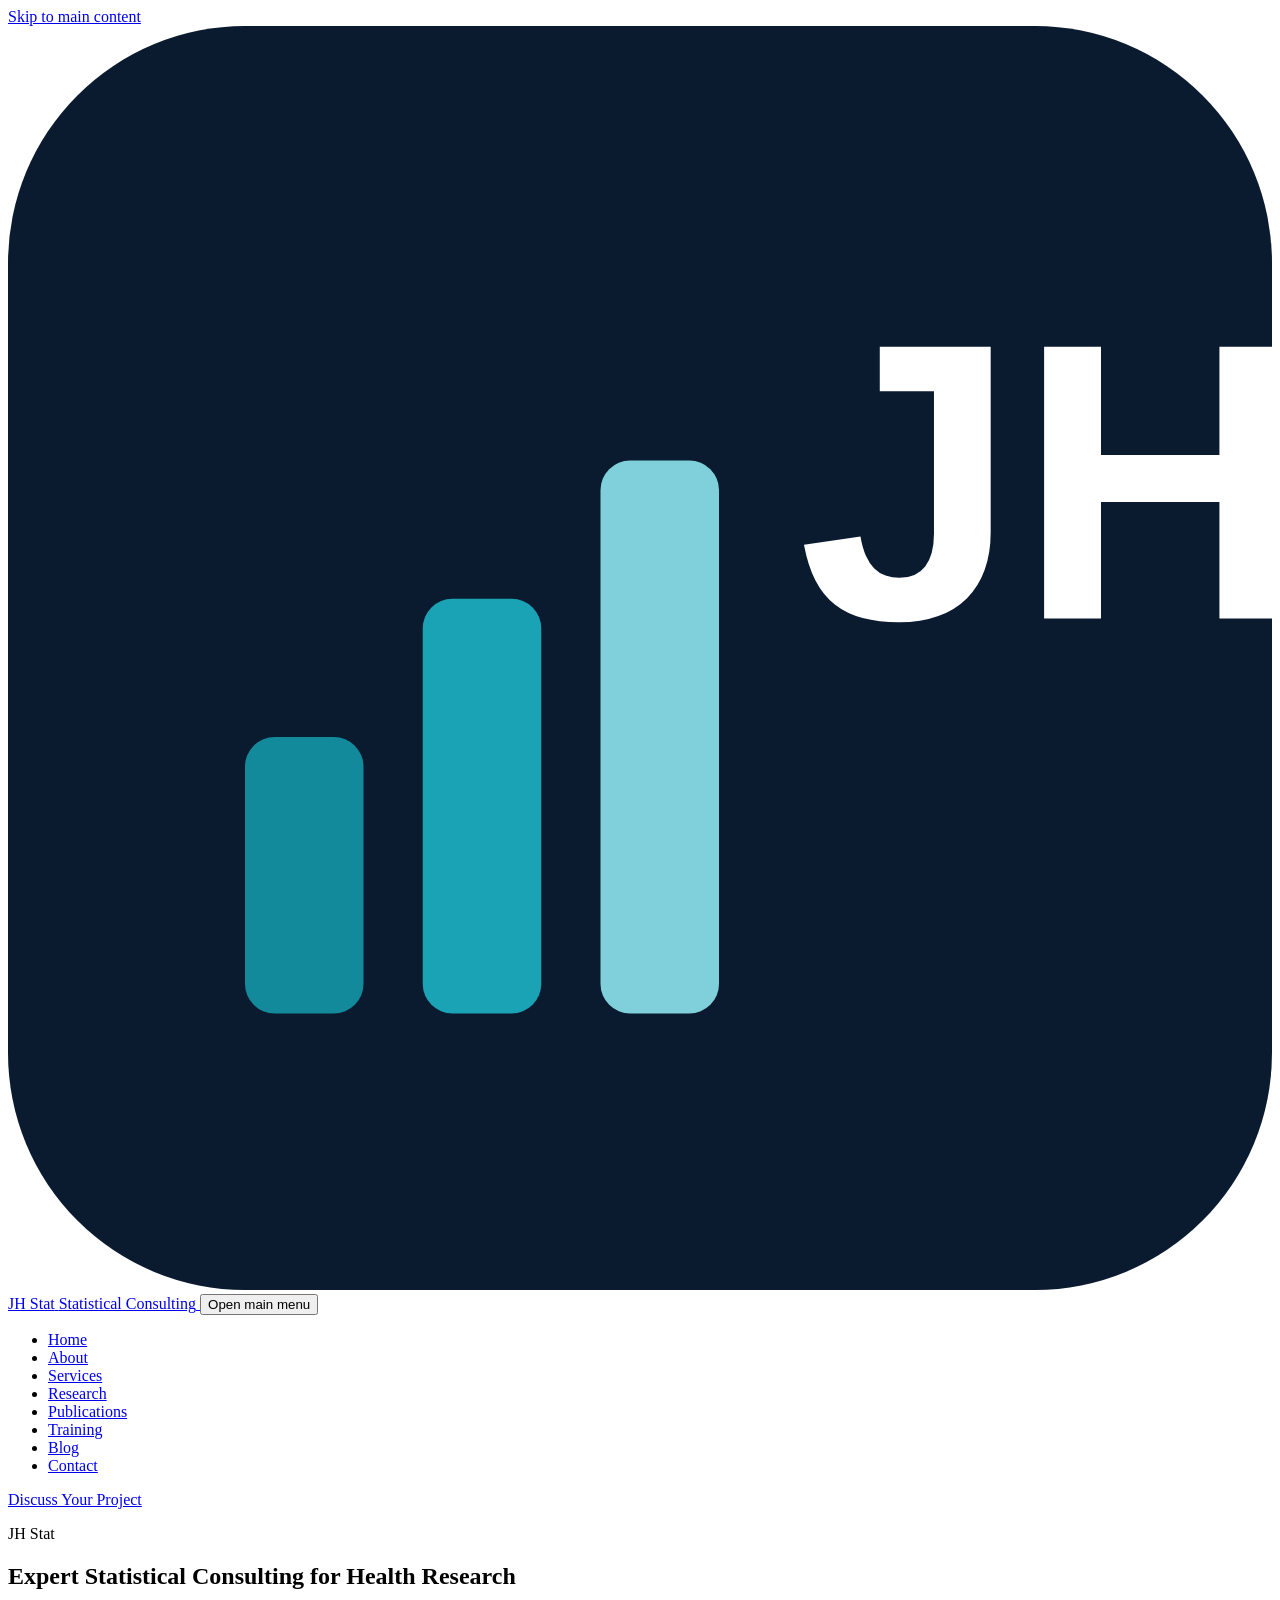
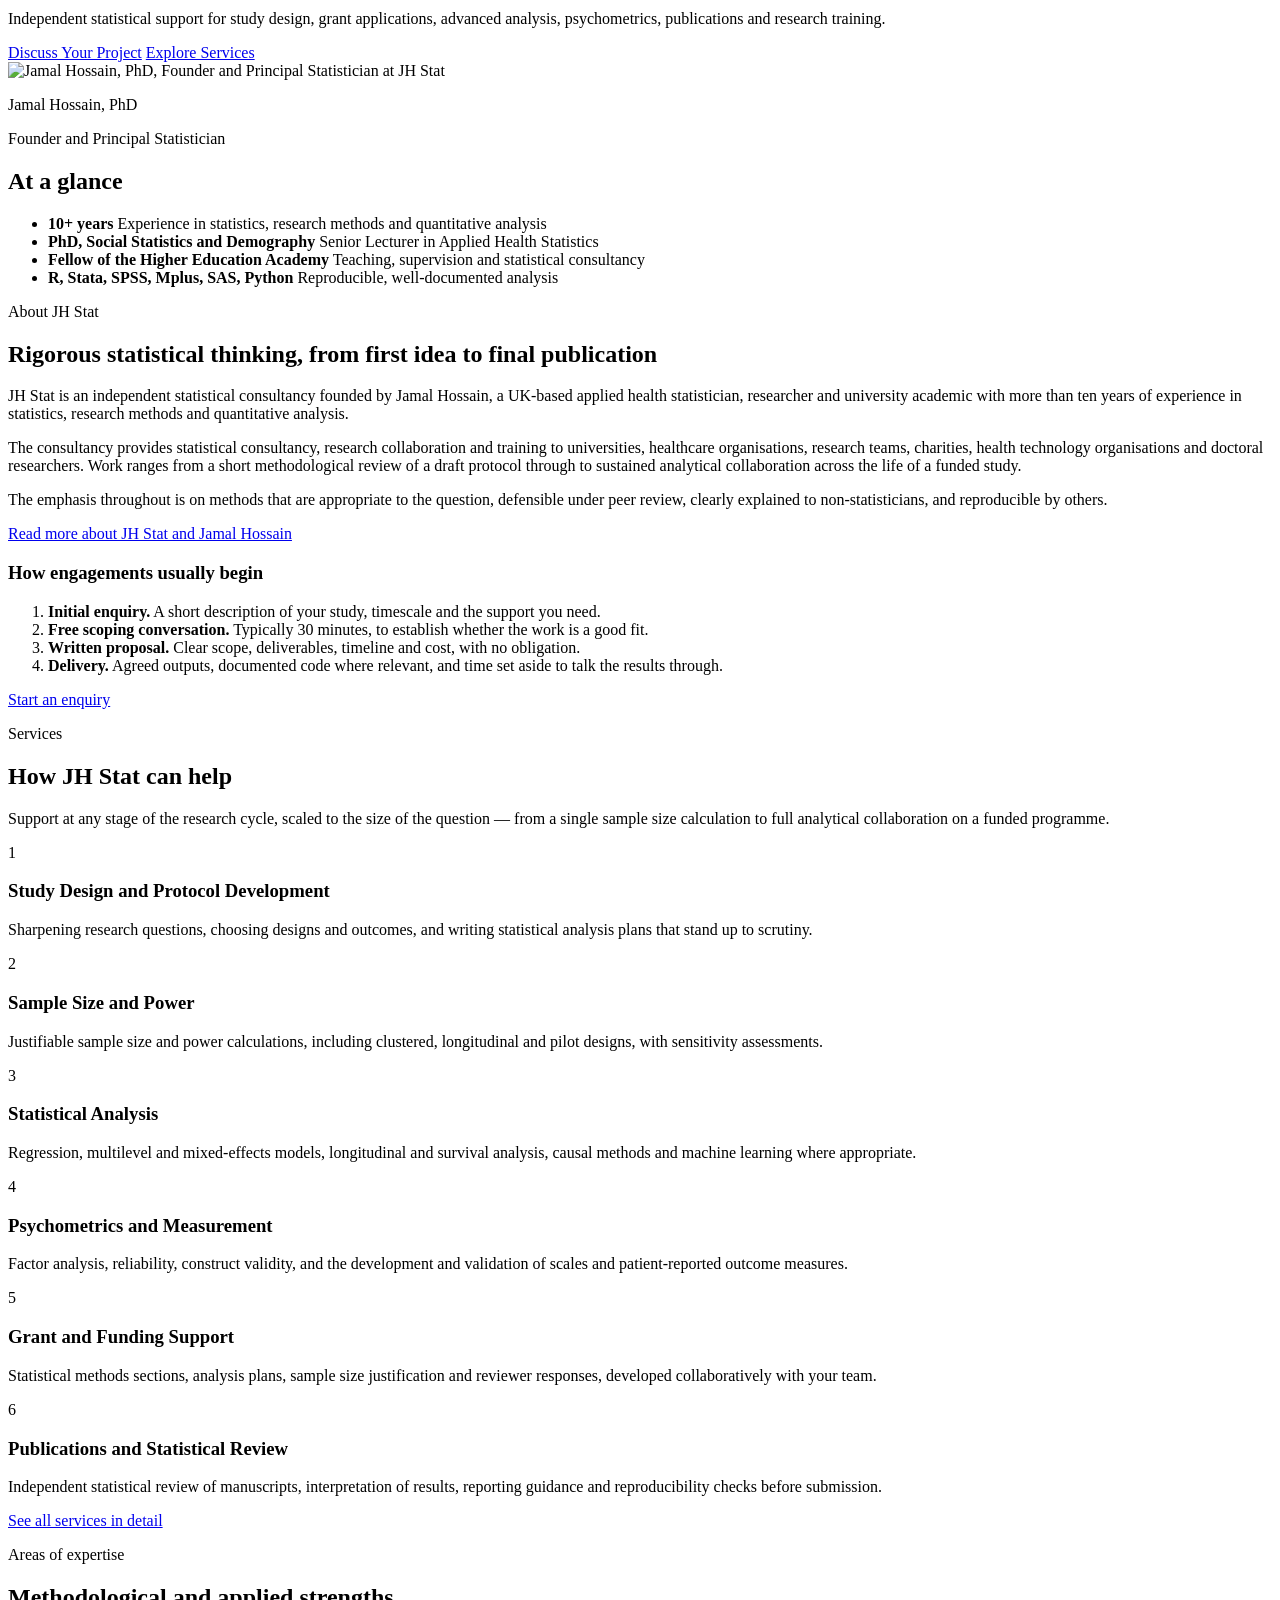
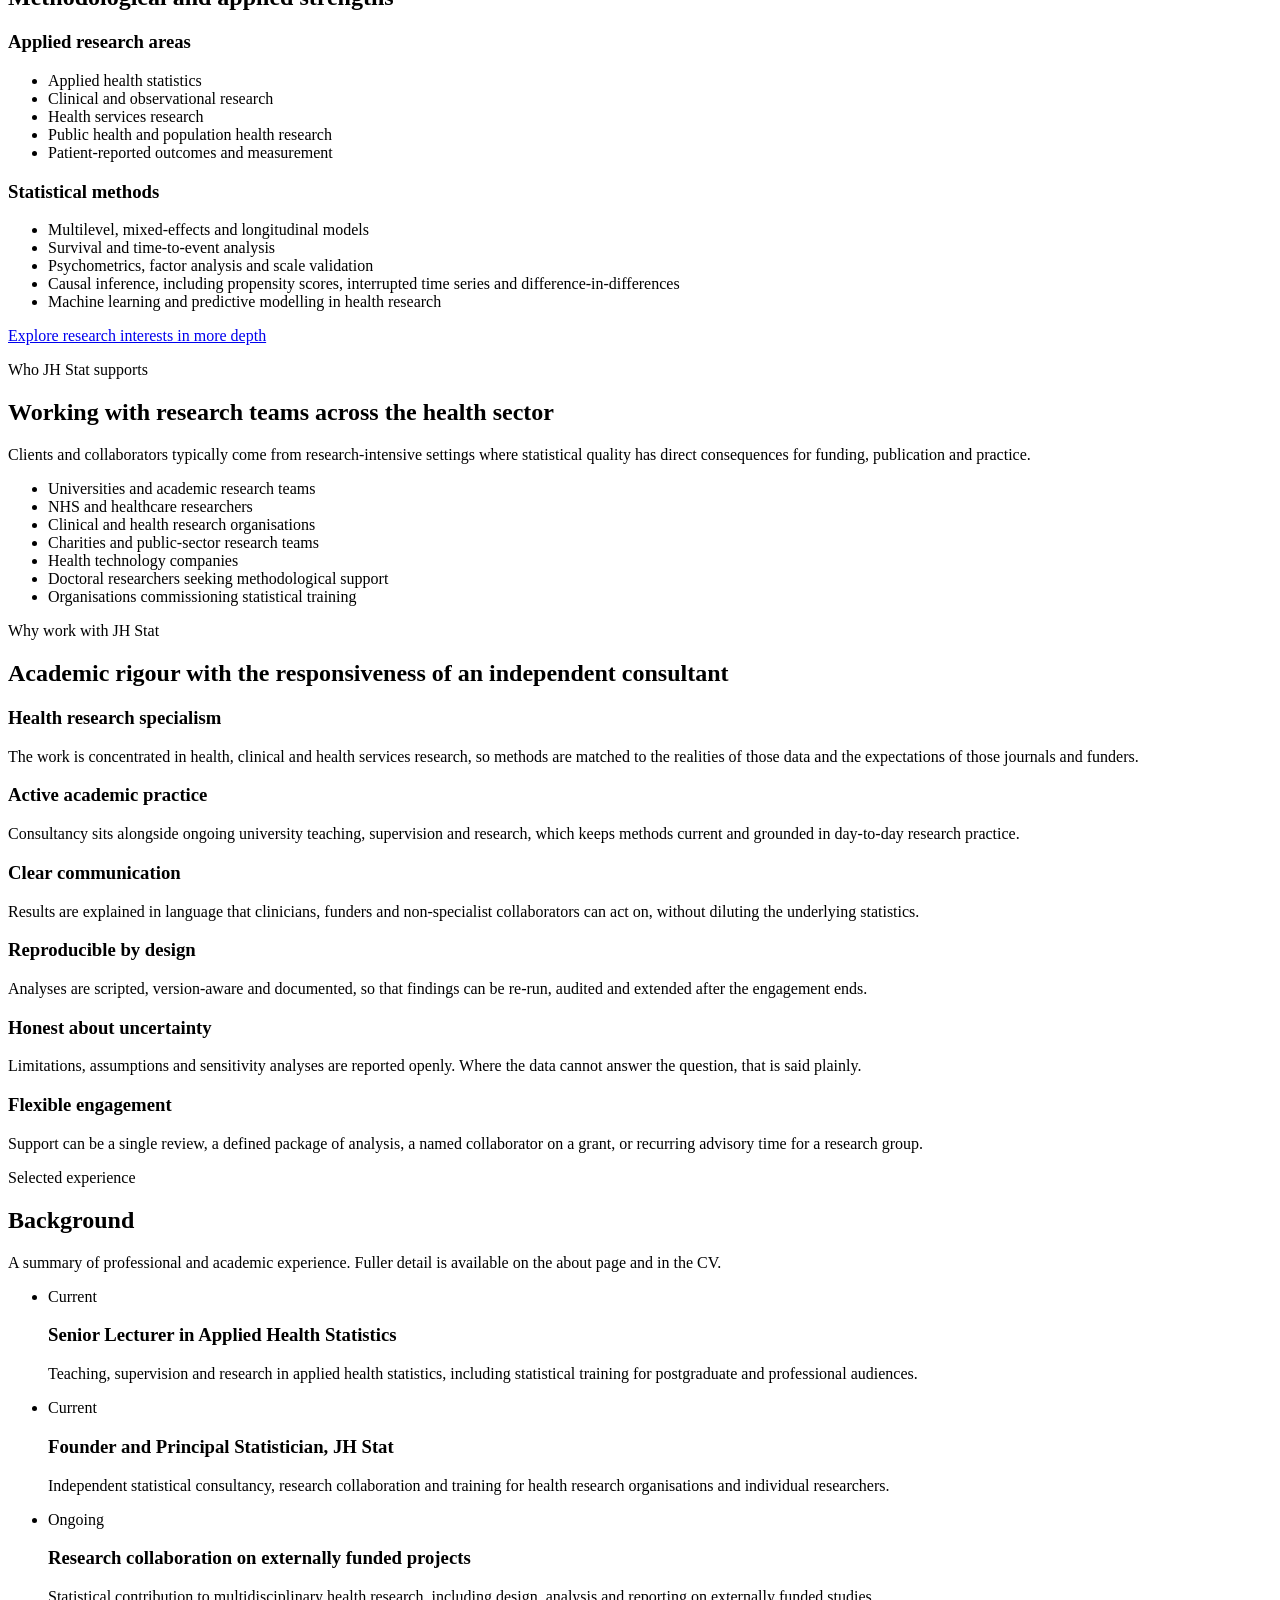
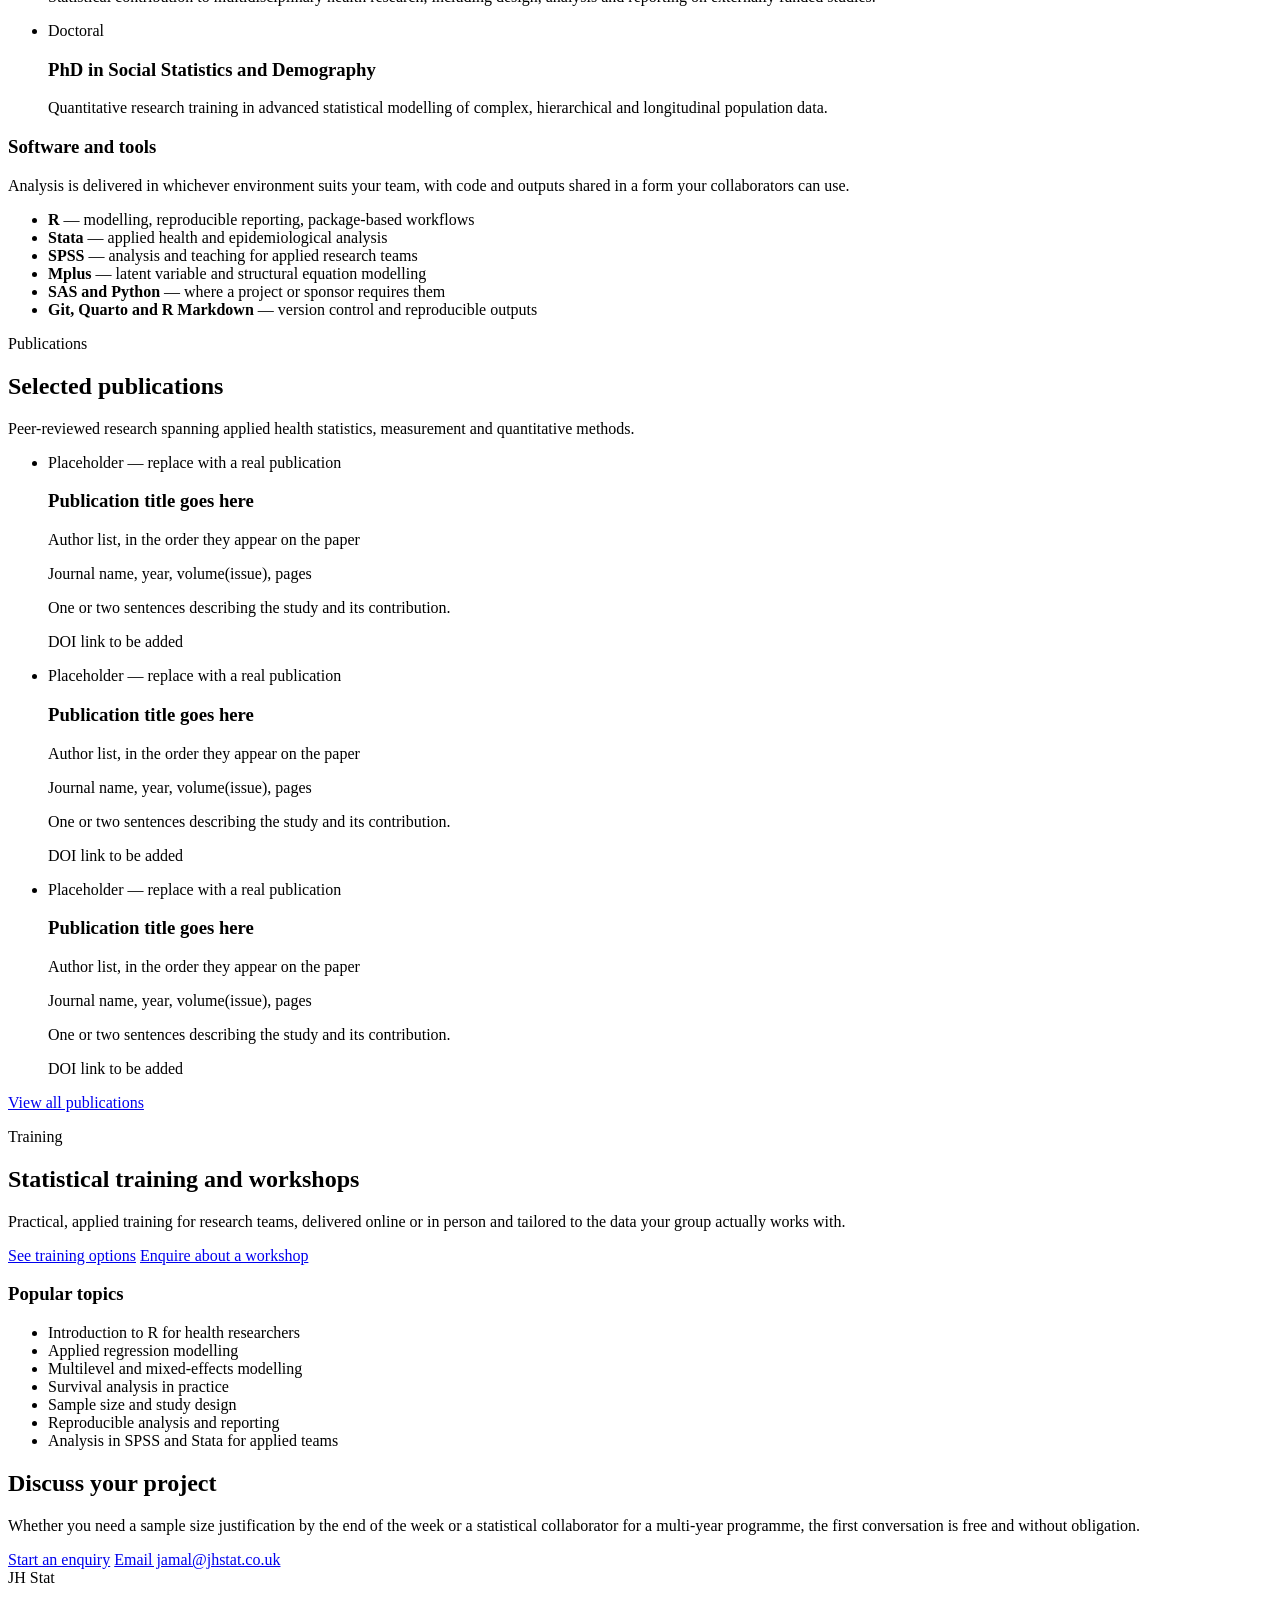
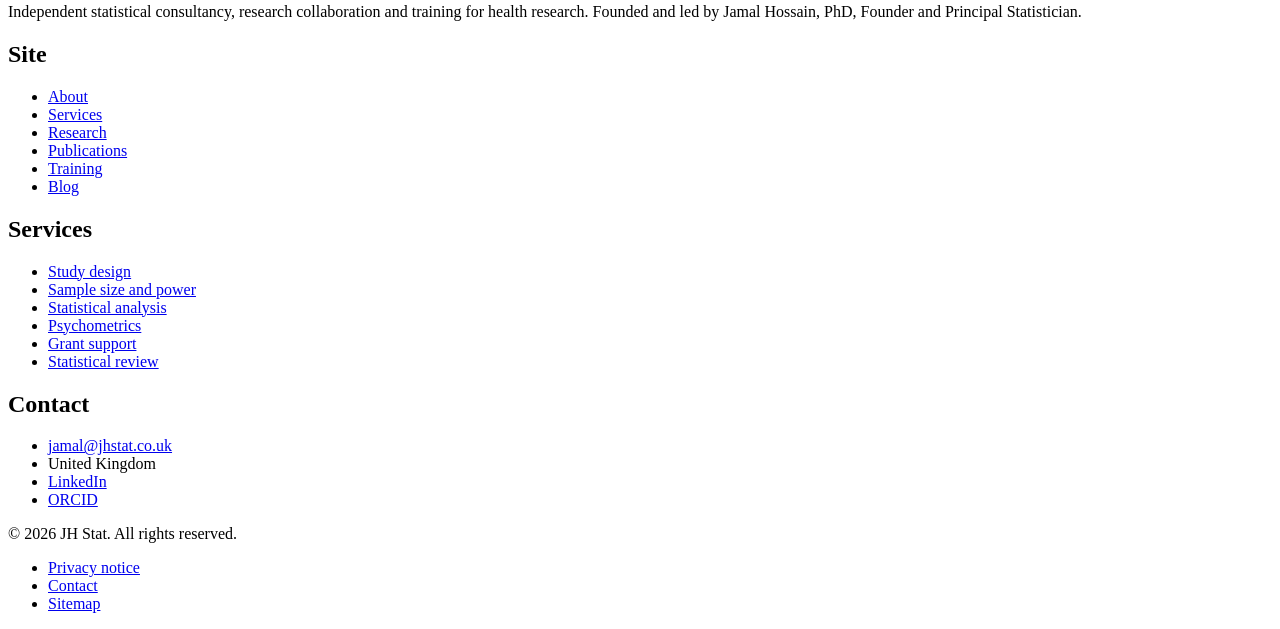
==== index.html @ 382b3bc9 "Add complete JH Stat website" ====
<!DOCTYPE html>
<html lang="en-GB">
<head>
  <meta charset="utf-8">
  <meta name="viewport" content="width=device-width, initial-scale=1">

  <!-- ===== SEO ===== -->
  <title>JH Stat | Expert Statistical Consulting for Health Research</title>
  <meta name="description" content="JH Stat provides independent statistical consultancy for health research: study design, sample size, advanced analysis, psychometrics, grant support and research training. Led by Jamal Hossain, PhD.">
  <link rel="canonical" href="https://jhstat.co.uk/">
  <meta name="author" content="Jamal Hossain">
  <meta name="robots" content="index, follow">
  <meta name="theme-color" content="#0a1a2f">

  <!-- ===== Open Graph / social sharing ===== -->
  <meta property="og:type" content="website">
  <meta property="og:site_name" content="JH Stat">
  <meta property="og:locale" content="en_GB">
  <meta property="og:title" content="JH Stat | Expert Statistical Consulting for Health Research">
  <meta property="og:description" content="Independent statistical support for study design, grant applications, advanced analysis, psychometrics, publications and research training.">
  <meta property="og:url" content="https://jhstat.co.uk/">
  <meta property="og:image" content="https://jhstat.co.uk/images/og-image.png">
  <meta property="og:image:width" content="1200">
  <meta property="og:image:height" content="630">
  <meta property="og:image:alt" content="JH Stat — expert statistical consulting for health research">
  <meta name="twitter:card" content="summary_large_image">
  <meta name="twitter:title" content="JH Stat | Expert Statistical Consulting for Health Research">
  <meta name="twitter:description" content="Independent statistical support for study design, grant applications, advanced analysis, psychometrics, publications and research training.">
  <meta name="twitter:image" content="https://jhstat.co.uk/images/og-image.png">

  <!-- ===== Icons and styles ===== -->
  <link rel="icon" href="favicon.svg" type="image/svg+xml">
  <!-- TODO (optional): add images/apple-touch-icon.png then uncomment
  <link rel="apple-touch-icon" href="images/apple-touch-icon.png"> -->
  <!-- Marks the document as JavaScript-enabled before the stylesheet is applied, so the
       reveal-on-scroll animations never flash. Without JavaScript the CSS rule
       html:not(.js) .reveal keeps all content permanently visible. -->
  <script>document.documentElement.classList.add('js');</script>
  <link rel="stylesheet" href="css/style.css">

  <!-- ===== Structured data: ProfessionalService + Person ===== -->
  <script type="application/ld+json">
  {
    "@context": "https://schema.org",
    "@graph": [
      {
        "@type": "ProfessionalService",
        "@id": "https://jhstat.co.uk/#organisation",
        "name": "JH Stat",
        "alternateName": "JH Stat Statistical Consulting",
        "url": "https://jhstat.co.uk/",
        "description": "Independent statistical consultancy, research collaboration and training for health research, led by Jamal Hossain, PhD.",
        "email": "jamal@jhstat.co.uk",
        "slogan": "Expert Statistical Consulting for Health Research",
        "areaServed": {
          "@type": "Country",
          "name": "United Kingdom"
        },
        "address": {
          "@type": "PostalAddress",
          "addressCountry": "GB"
        },
        "founder": { "@id": "https://jhstat.co.uk/#jamal-hossain" },
        "knowsAbout": [
          "Applied health statistics",
          "Study design",
          "Sample size and power calculations",
          "Multilevel and mixed-effects modelling",
          "Longitudinal data analysis",
          "Survival analysis",
          "Psychometrics and measurement",
          "Causal inference",
          "Machine learning in health research",
          "Reproducible research"
        ],
        "serviceType": [
          "Statistical consultancy",
          "Study design and protocol development",
          "Sample size and power calculation",
          "Statistical analysis",
          "Psychometrics and scale validation",
          "Grant and funding support",
          "Statistical review of manuscripts",
          "Statistical training and workshops"
        ]
      },
      {
        "@type": "Person",
        "@id": "https://jhstat.co.uk/#jamal-hossain",
        "name": "Jamal Hossain",
        "honorificSuffix": "PhD",
        "jobTitle": "Founder and Principal Statistician",
        "description": "UK-based applied health statistician, researcher and university academic with more than ten years of experience in statistics, research methods and quantitative analysis.",
        "email": "jamal@jhstat.co.uk",
        "url": "https://jhstat.co.uk/about.html",
        "nationality": { "@type": "Country", "name": "United Kingdom" },
        "worksFor": { "@id": "https://jhstat.co.uk/#organisation" },
        "image": "https://jhstat.co.uk/images/jamal-hossain.jpg",
        "identifier": {
          "@type": "PropertyValue",
          "propertyID": "ORCID",
          "value": "https://orcid.org/0000-0002-2728-1055"
        },
        "sameAs": [
          "https://orcid.org/0000-0002-2728-1055",
          "https://www.linkedin.com/in/dr-m-jamal-hossain-fhea-47050071",
          "https://scholar.google.com/citations?hl=en&user=kIWvuM8AAAAJ",
          "https://www.researchgate.net/profile/Md-Hossain-122"
        ]
      },
      {
        "@type": "WebSite",
        "@id": "https://jhstat.co.uk/#website",
        "url": "https://jhstat.co.uk/",
        "name": "JH Stat",
        "inLanguage": "en-GB",
        "publisher": { "@id": "https://jhstat.co.uk/#organisation" }
      }
    ]
  }
  </script>
</head>

<body>
  <a class="skip-link" href="#main">Skip to main content</a>

  <!-- ================= HEADER ================= -->
  <header class="site-header">
    <div class="container header-inner">

      <a class="brand" href="index.html" aria-label="JH Stat — home page">
        <svg class="brand__mark" viewBox="0 0 64 64" aria-hidden="true" focusable="false">
          <rect width="64" height="64" rx="12" fill="#0a1a2f"></rect>
          <rect x="12" y="36" width="6" height="14" rx="1.5" fill="#128a9b"></rect>
          <rect x="21" y="29" width="6" height="21" rx="1.5" fill="#1aa3b5"></rect>
          <rect x="30" y="22" width="6" height="28" rx="1.5" fill="#7fd0da"></rect>
          <text x="40" y="30" font-family="Segoe UI, Helvetica, Arial, sans-serif" font-size="20" font-weight="700" fill="#ffffff">JH</text>
        </svg>
        <span class="brand__text">
          <span class="brand__name">JH Stat</span>
          <span class="brand__strap">Statistical Consulting</span>
        </span>
      </a>

      <button class="nav-toggle" type="button" aria-expanded="false" aria-controls="primary-navigation">
        <span class="nav-toggle__bars" aria-hidden="true"></span>
        <span class="visually-hidden">Open main menu</span>
      </button>

      <nav class="nav" id="primary-navigation" aria-label="Primary">
        <ul class="nav__list">
          <li><a class="nav__link" href="index.html" aria-current="page">Home</a></li>
          <li><a class="nav__link" href="about.html">About</a></li>
          <li><a class="nav__link" href="services.html">Services</a></li>
          <li><a class="nav__link" href="research.html">Research</a></li>
          <li><a class="nav__link" href="publications.html">Publications</a></li>
          <li><a class="nav__link" href="training.html">Training</a></li>
          <li><a class="nav__link" href="blog.html">Blog</a></li>
          <li><a class="nav__link" href="contact.html">Contact</a></li>
        </ul>
        <a class="btn btn--primary btn--small nav__cta" href="contact.html">Discuss Your Project</a>
      </nav>

    </div>
  </header>

  <main id="main">

    <!-- ================= 1. HERO ================= -->
    <section class="hero">
      <div class="container">
        <div class="hero__grid">

          <div>
            <p class="hero__brandline">JH Stat</p>
            <h1>Expert Statistical Consulting for Health Research</h1>
            <p class="hero__text">
              Independent statistical support for study design, grant applications, advanced
              analysis, psychometrics, publications and research training.
            </p>

            <div class="btn-group">
              <a class="btn btn--primary" href="contact.html">Discuss Your Project</a>
              <a class="btn btn--ghost" href="services.html">Explore Services</a>
            </div>

            <div class="hero__person">
              <img class="hero__avatar" src="images/jamal-hossain-avatar.jpg"
                   alt="Jamal Hossain, PhD, Founder and Principal Statistician at JH Stat"
                   width="320" height="320" loading="lazy" decoding="async">
              <div>
                <p class="hero__person-name">Jamal Hossain, PhD</p>
                <p class="hero__person-role">Founder and Principal Statistician</p>
              </div>
            </div>
          </div>

          <aside class="hero__panel">
            <h2>At a glance</h2>
            <ul class="hero__facts">
              <li>
                <b>10+ years</b>
                <span>Experience in statistics, research methods and quantitative analysis</span>
              </li>
              <li>
                <b>PhD, Social Statistics and Demography</b>
                <span>Senior Lecturer in Applied Health Statistics</span>
              </li>
              <li>
                <b>Fellow of the Higher Education Academy</b>
                <span>Teaching, supervision and statistical consultancy</span>
              </li>
              <li>
                <b>R, Stata, SPSS, Mplus, SAS, Python</b>
                <span>Reproducible, well-documented analysis</span>
              </li>
            </ul>
          </aside>

        </div>
      </div>
    </section>

    <!-- ================= 2. INTRODUCTION ================= -->
    <section class="section" aria-labelledby="intro-heading">
      <div class="container">
        <div class="grid grid--sidebar">

          <div class="reveal">
            <p class="eyebrow">About JH Stat</p>
            <h2 id="intro-heading">Rigorous statistical thinking, from first idea to final publication</h2>
            <p class="lead">
              JH Stat is an independent statistical consultancy founded by Jamal Hossain, a UK-based
              applied health statistician, researcher and university academic with more than ten
              years of experience in statistics, research methods and quantitative analysis.
            </p>
            <p>
              The consultancy provides statistical consultancy, research collaboration and training
              to universities, healthcare organisations, research teams, charities, health technology
              organisations and doctoral researchers. Work ranges from a short methodological review
              of a draft protocol through to sustained analytical collaboration across the life of a
              funded study.
            </p>
            <p>
              The emphasis throughout is on methods that are appropriate to the question, defensible
              under peer review, clearly explained to non-statisticians, and reproducible by others.
            </p>
            <p>
              <a class="link-arrow" href="about.html">Read more about JH Stat and Jamal Hossain</a>
            </p>
          </div>

          <div class="panel reveal">
            <h3>How engagements usually begin</h3>
            <ol class="list-tight">
              <li><strong>Initial enquiry.</strong> A short description of your study, timescale and the support you need.</li>
              <li><strong>Free scoping conversation.</strong> Typically 30 minutes, to establish whether the work is a good fit.</li>
              <li><strong>Written proposal.</strong> Clear scope, deliverables, timeline and cost, with no obligation.</li>
              <li><strong>Delivery.</strong> Agreed outputs, documented code where relevant, and time set aside to talk the results through.</li>
            </ol>
            <p class="mt-4">
              <a class="link-arrow" href="contact.html">Start an enquiry</a>
            </p>
          </div>

        </div>
      </div>
    </section>

    <!-- ================= 3. MAIN SERVICES ================= -->
    <section class="section section--alt" aria-labelledby="services-heading">
      <div class="container">

        <div class="section-head">
          <p class="eyebrow">Services</p>
          <h2 id="services-heading">How JH Stat can help</h2>
          <p class="lead">
            Support at any stage of the research cycle, scaled to the size of the question — from a
            single sample size calculation to full analytical collaboration on a funded programme.
          </p>
        </div>

        <div class="grid grid--3">

          <article class="card card--hover card--accent reveal">
            <span class="card__number" aria-hidden="true">1</span>
            <h3>Study Design and Protocol Development</h3>
            <p>Sharpening research questions, choosing designs and outcomes, and writing statistical analysis plans that stand up to scrutiny.</p>
          </article>

          <article class="card card--hover card--accent reveal">
            <span class="card__number" aria-hidden="true">2</span>
            <h3>Sample Size and Power</h3>
            <p>Justifiable sample size and power calculations, including clustered, longitudinal and pilot designs, with sensitivity assessments.</p>
          </article>

          <article class="card card--hover card--accent reveal">
            <span class="card__number" aria-hidden="true">3</span>
            <h3>Statistical Analysis</h3>
            <p>Regression, multilevel and mixed-effects models, longitudinal and survival analysis, causal methods and machine learning where appropriate.</p>
          </article>

          <article class="card card--hover card--accent reveal">
            <span class="card__number" aria-hidden="true">4</span>
            <h3>Psychometrics and Measurement</h3>
            <p>Factor analysis, reliability, construct validity, and the development and validation of scales and patient-reported outcome measures.</p>
          </article>

          <article class="card card--hover card--accent reveal">
            <span class="card__number" aria-hidden="true">5</span>
            <h3>Grant and Funding Support</h3>
            <p>Statistical methods sections, analysis plans, sample size justification and reviewer responses, developed collaboratively with your team.</p>
          </article>

          <article class="card card--hover card--accent reveal">
            <span class="card__number" aria-hidden="true">6</span>
            <h3>Publications and Statistical Review</h3>
            <p>Independent statistical review of manuscripts, interpretation of results, reporting guidance and reproducibility checks before submission.</p>
          </article>

        </div>

        <div class="btn-group">
          <a class="btn btn--secondary" href="services.html">See all services in detail</a>
        </div>

      </div>
    </section>

    <!-- ================= 4. AREAS OF EXPERTISE ================= -->
    <section class="section" aria-labelledby="expertise-heading">
      <div class="container">

        <div class="section-head">
          <p class="eyebrow">Areas of expertise</p>
          <h2 id="expertise-heading">Methodological and applied strengths</h2>
        </div>

        <div class="grid grid--split">
          <div class="reveal">
            <h3>Applied research areas</h3>
            <ul class="tick-list">
              <li>Applied health statistics</li>
              <li>Clinical and observational research</li>
              <li>Health services research</li>
              <li>Public health and population health research</li>
              <li>Patient-reported outcomes and measurement</li>
            </ul>
          </div>

          <div class="reveal">
            <h3>Statistical methods</h3>
            <ul class="tick-list">
              <li>Multilevel, mixed-effects and longitudinal models</li>
              <li>Survival and time-to-event analysis</li>
              <li>Psychometrics, factor analysis and scale validation</li>
              <li>Causal inference, including propensity scores, interrupted time series and difference-in-differences</li>
              <li>Machine learning and predictive modelling in health research</li>
            </ul>
          </div>
        </div>

        <p class="mt-6">
          <a class="link-arrow" href="research.html">Explore research interests in more depth</a>
        </p>

      </div>
    </section>

    <!-- ================= 5. WHO JH STAT SUPPORTS ================= -->
    <section class="section section--alt" aria-labelledby="audience-heading">
      <div class="container">

        <div class="section-head">
          <p class="eyebrow">Who JH Stat supports</p>
          <h2 id="audience-heading">Working with research teams across the health sector</h2>
          <p class="lead">
            Clients and collaborators typically come from research-intensive settings where
            statistical quality has direct consequences for funding, publication and practice.
          </p>
        </div>

        <ul class="audience-list reveal">
          <li>Universities and academic research teams</li>
          <li>NHS and healthcare researchers</li>
          <li>Clinical and health research organisations</li>
          <li>Charities and public-sector research teams</li>
          <li>Health technology companies</li>
          <li>Doctoral researchers seeking methodological support</li>
          <li>Organisations commissioning statistical training</li>
        </ul>

      </div>
    </section>

    <!-- ================= 6. WHY WORK WITH JH STAT ================= -->
    <section class="section" aria-labelledby="why-heading">
      <div class="container">

        <div class="section-head">
          <p class="eyebrow">Why work with JH Stat</p>
          <h2 id="why-heading">Academic rigour with the responsiveness of an independent consultant</h2>
        </div>

        <div class="grid grid--3">

          <article class="card reveal">
            <h3>Health research specialism</h3>
            <p>The work is concentrated in health, clinical and health services research, so methods are matched to the realities of those data and the expectations of those journals and funders.</p>
          </article>

          <article class="card reveal">
            <h3>Active academic practice</h3>
            <p>Consultancy sits alongside ongoing university teaching, supervision and research, which keeps methods current and grounded in day-to-day research practice.</p>
          </article>

          <article class="card reveal">
            <h3>Clear communication</h3>
            <p>Results are explained in language that clinicians, funders and non-specialist collaborators can act on, without diluting the underlying statistics.</p>
          </article>

          <article class="card reveal">
            <h3>Reproducible by design</h3>
            <p>Analyses are scripted, version-aware and documented, so that findings can be re-run, audited and extended after the engagement ends.</p>
          </article>

          <article class="card reveal">
            <h3>Honest about uncertainty</h3>
            <p>Limitations, assumptions and sensitivity analyses are reported openly. Where the data cannot answer the question, that is said plainly.</p>
          </article>

          <article class="card reveal">
            <h3>Flexible engagement</h3>
            <p>Support can be a single review, a defined package of analysis, a named collaborator on a grant, or recurring advisory time for a research group.</p>
          </article>

        </div>

      </div>
    </section>

    <!-- ================= 7. SELECTED EXPERIENCE ================= -->
    <section class="section section--alt" aria-labelledby="experience-heading">
      <div class="container">

        <div class="section-head">
          <p class="eyebrow">Selected experience</p>
          <h2 id="experience-heading">Background</h2>
          <p class="lead">
            A summary of professional and academic experience. Fuller detail is available on the
            about page and in the CV.
          </p>
        </div>

        <div class="grid grid--split">
          <ul class="timeline reveal">
            <li>
              <span class="timeline__period">Current</span>
              <h3>Senior Lecturer in Applied Health Statistics</h3>
              <p>Teaching, supervision and research in applied health statistics, including statistical training for postgraduate and professional audiences.</p>
              <!-- TODO: add institution name and dates if you wish to state them publicly. -->
            </li>
            <li>
              <span class="timeline__period">Current</span>
              <h3>Founder and Principal Statistician, JH Stat</h3>
              <p>Independent statistical consultancy, research collaboration and training for health research organisations and individual researchers.</p>
            </li>
            <li>
              <span class="timeline__period">Ongoing</span>
              <h3>Research collaboration on externally funded projects</h3>
              <p>Statistical contribution to multidisciplinary health research, including design, analysis and reporting on externally funded studies.</p>
            </li>
            <li>
              <span class="timeline__period">Doctoral</span>
              <h3>PhD in Social Statistics and Demography</h3>
              <p>Quantitative research training in advanced statistical modelling of complex, hierarchical and longitudinal population data.</p>
            </li>
          </ul>

          <div class="panel reveal">
            <h3>Software and tools</h3>
            <p>Analysis is delivered in whichever environment suits your team, with code and outputs shared in a form your collaborators can use.</p>
            <ul class="tick-list mt-4">
              <li><strong>R</strong> — modelling, reproducible reporting, package-based workflows</li>
              <li><strong>Stata</strong> — applied health and epidemiological analysis</li>
              <li><strong>SPSS</strong> — analysis and teaching for applied research teams</li>
              <li><strong>Mplus</strong> — latent variable and structural equation modelling</li>
              <li><strong>SAS and Python</strong> — where a project or sponsor requires them</li>
              <li><strong>Git, Quarto and R Markdown</strong> — version control and reproducible outputs</li>
            </ul>
          </div>
        </div>

      </div>
    </section>

    <!-- ================= 8. SELECTED PUBLICATIONS ================= -->
    <section class="section" aria-labelledby="publications-heading">
      <div class="container">

        <div class="section-head">
          <p class="eyebrow">Publications</p>
          <h2 id="publications-heading">Selected publications</h2>
          <p class="lead">
            Peer-reviewed research spanning applied health statistics, measurement and quantitative
            methods.
          </p>
        </div>

        <!--
          TODO — REPLACE THESE PLACEHOLDERS WITH REAL PUBLICATIONS.
          Keep three or four here on the homepage and put the full list in publications.html.
          For each entry supply: title, author list, journal, year, DOI link and one-line summary.
        -->
        <ul class="pub-list reveal">

          <li class="pub panel--placeholder">
            <span class="placeholder-flag">Placeholder — replace with a real publication</span>
            <h3 class="pub__title">Publication title goes here</h3>
            <p class="pub__authors">Author list, in the order they appear on the paper</p>
            <p class="pub__meta">Journal name, year, volume(issue), pages</p>
            <p class="pub__desc">One or two sentences describing the study and its contribution.</p>
            <p class="pub__links"><span class="small">DOI link to be added</span></p>
          </li>

          <li class="pub panel--placeholder">
            <span class="placeholder-flag">Placeholder — replace with a real publication</span>
            <h3 class="pub__title">Publication title goes here</h3>
            <p class="pub__authors">Author list, in the order they appear on the paper</p>
            <p class="pub__meta">Journal name, year, volume(issue), pages</p>
            <p class="pub__desc">One or two sentences describing the study and its contribution.</p>
            <p class="pub__links"><span class="small">DOI link to be added</span></p>
          </li>

          <li class="pub panel--placeholder">
            <span class="placeholder-flag">Placeholder — replace with a real publication</span>
            <h3 class="pub__title">Publication title goes here</h3>
            <p class="pub__authors">Author list, in the order they appear on the paper</p>
            <p class="pub__meta">Journal name, year, volume(issue), pages</p>
            <p class="pub__desc">One or two sentences describing the study and its contribution.</p>
            <p class="pub__links"><span class="small">DOI link to be added</span></p>
          </li>

        </ul>

        <div class="btn-group">
          <a class="btn btn--secondary" href="publications.html">View all publications</a>
        </div>

      </div>
    </section>

    <!-- ================= 9. TRAINING AND WORKSHOPS ================= -->
    <section class="section section--navy" aria-labelledby="training-heading">
      <div class="container">

        <div class="grid grid--split">
          <div>
            <p class="eyebrow">Training</p>
            <h2 id="training-heading">Statistical training and workshops</h2>
            <p class="lead">
              Practical, applied training for research teams, delivered online or in person and
              tailored to the data your group actually works with.
            </p>
            <div class="btn-group">
              <a class="btn btn--light" href="training.html">See training options</a>
              <a class="btn btn--ghost" href="contact.html">Enquire about a workshop</a>
            </div>
          </div>

          <div>
            <h3>Popular topics</h3>
            <ul class="tick-list">
              <li>Introduction to R for health researchers</li>
              <li>Applied regression modelling</li>
              <li>Multilevel and mixed-effects modelling</li>
              <li>Survival analysis in practice</li>
              <li>Sample size and study design</li>
              <li>Reproducible analysis and reporting</li>
              <li>Analysis in SPSS and Stata for applied teams</li>
            </ul>
          </div>
        </div>

      </div>
    </section>

    <!-- ================= 10. CONTACT CALL TO ACTION ================= -->
    <section class="cta" aria-labelledby="cta-heading">
      <div class="container">
        <h2 id="cta-heading">Discuss your project</h2>
        <p>
          Whether you need a sample size justification by the end of the week or a statistical
          collaborator for a multi-year programme, the first conversation is free and without
          obligation.
        </p>
        <div class="btn-group btn-group--centred">
          <a class="btn btn--primary" href="contact.html">Start an enquiry</a>
          <a class="btn btn--ghost" href="mailto:jamal@jhstat.co.uk">Email jamal@jhstat.co.uk</a>
        </div>
      </div>
    </section>

  </main>

  <!-- ================= FOOTER ================= -->
  <footer class="site-footer">
    <div class="container">

      <div class="footer-grid">

        <div class="footer-brand">
          <span class="brand__name">JH Stat</span>
          <p>
            Independent statistical consultancy, research collaboration and training for health
            research. Founded and led by Jamal Hossain, PhD, Founder and Principal Statistician.
          </p>
        </div>

        <div>
          <h2>Site</h2>
          <ul class="footer-list">
            <li><a href="about.html">About</a></li>
            <li><a href="services.html">Services</a></li>
            <li><a href="research.html">Research</a></li>
            <li><a href="publications.html">Publications</a></li>
            <li><a href="training.html">Training</a></li>
            <li><a href="blog.html">Blog</a></li>
          </ul>
        </div>

        <div>
          <h2>Services</h2>
          <ul class="footer-list">
            <li><a href="services.html#study-design">Study design</a></li>
            <li><a href="services.html#sample-size">Sample size and power</a></li>
            <li><a href="services.html#analysis">Statistical analysis</a></li>
            <li><a href="services.html#psychometrics">Psychometrics</a></li>
            <li><a href="services.html#grants">Grant support</a></li>
            <li><a href="services.html#review">Statistical review</a></li>
          </ul>
        </div>

        <div>
          <h2>Contact</h2>
          <ul class="footer-list">
            <li><a href="mailto:jamal@jhstat.co.uk">jamal@jhstat.co.uk</a></li>
            <li>United Kingdom</li>
            <li><a href="https://www.linkedin.com/in/dr-m-jamal-hossain-fhea-47050071" rel="noopener">LinkedIn</a></li>
            <li><a href="https://orcid.org/0000-0002-2728-1055" rel="noopener">ORCID</a></li>
          </ul>
        </div>

      </div>

      <div class="footer-bottom">
        <p>&copy; <span data-current-year>2026</span> JH Stat. All rights reserved.</p>
        <ul>
          <li><a href="privacy.html">Privacy notice</a></li>
          <li><a href="contact.html">Contact</a></li>
          <li><a href="sitemap.xml">Sitemap</a></li>
        </ul>
      </div>

    </div>
  </footer>

  <script src="js/script.js" defer></script>
</body>
</html>
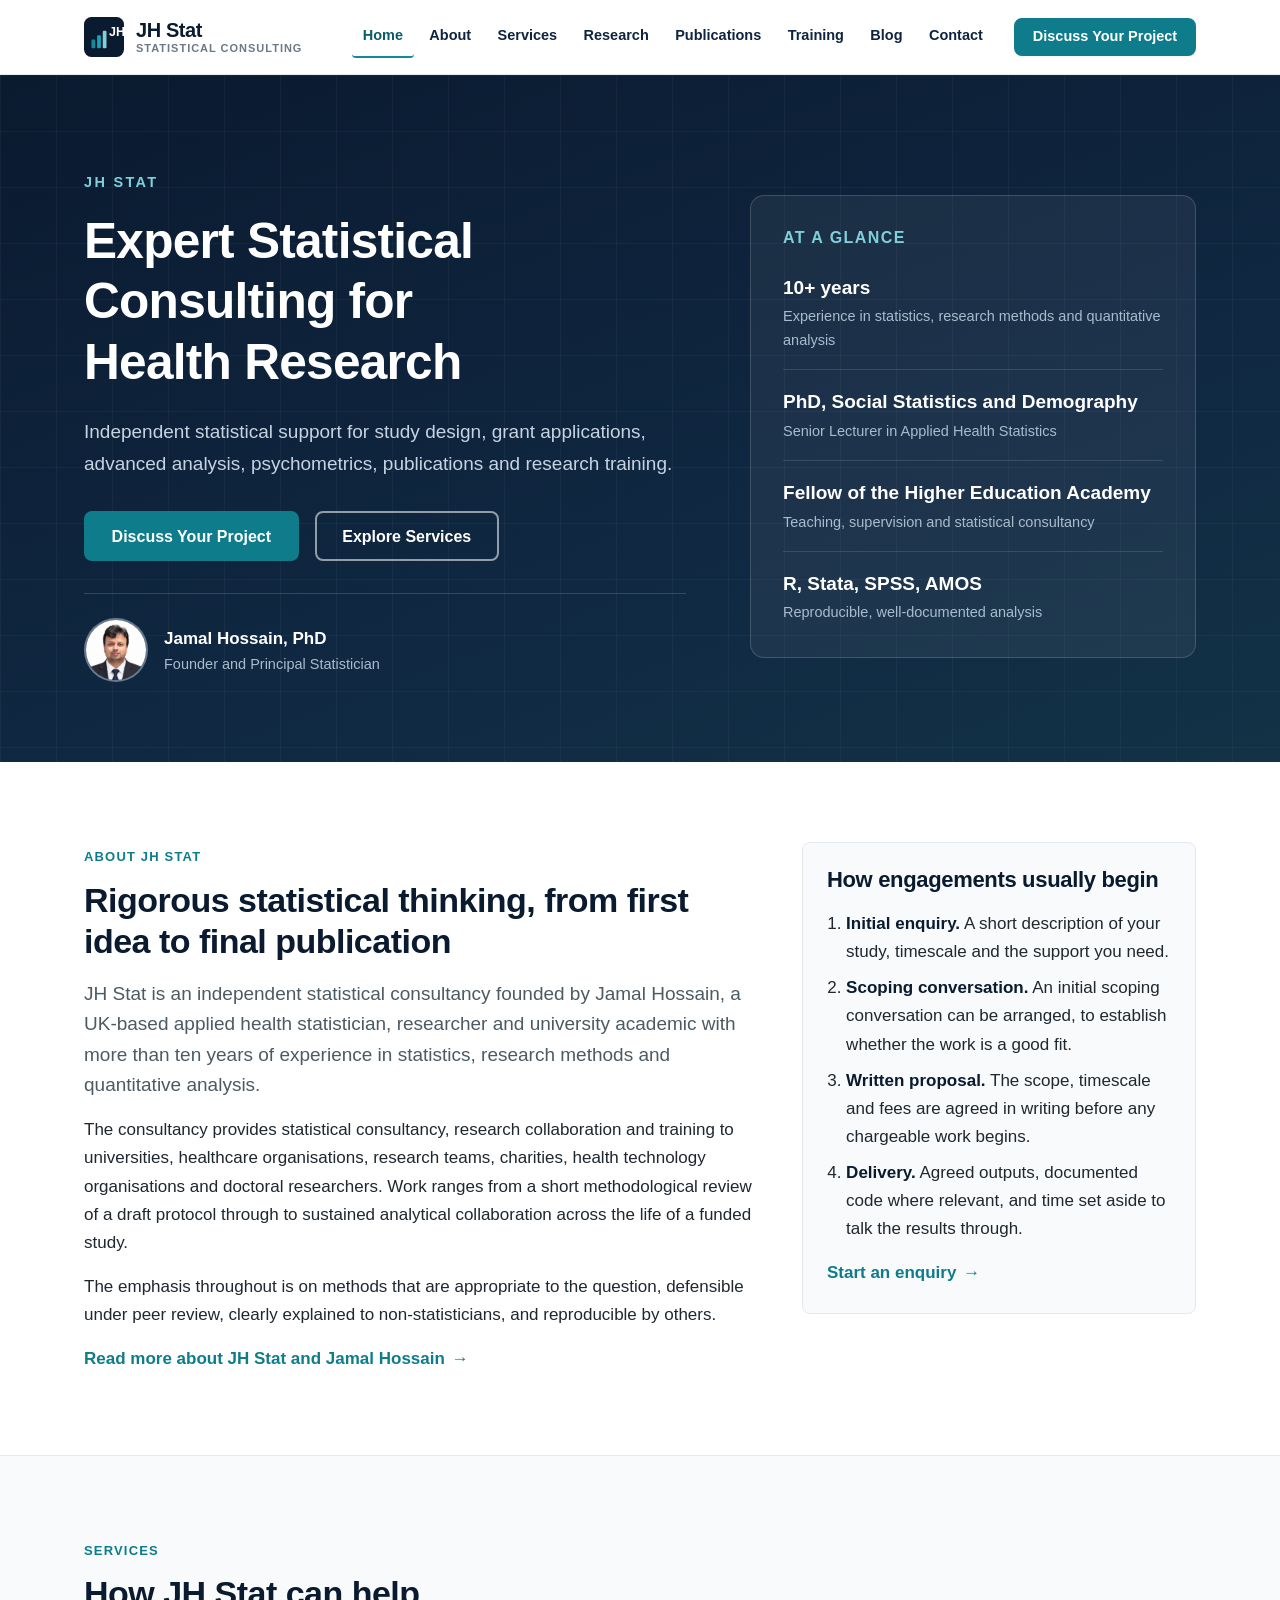
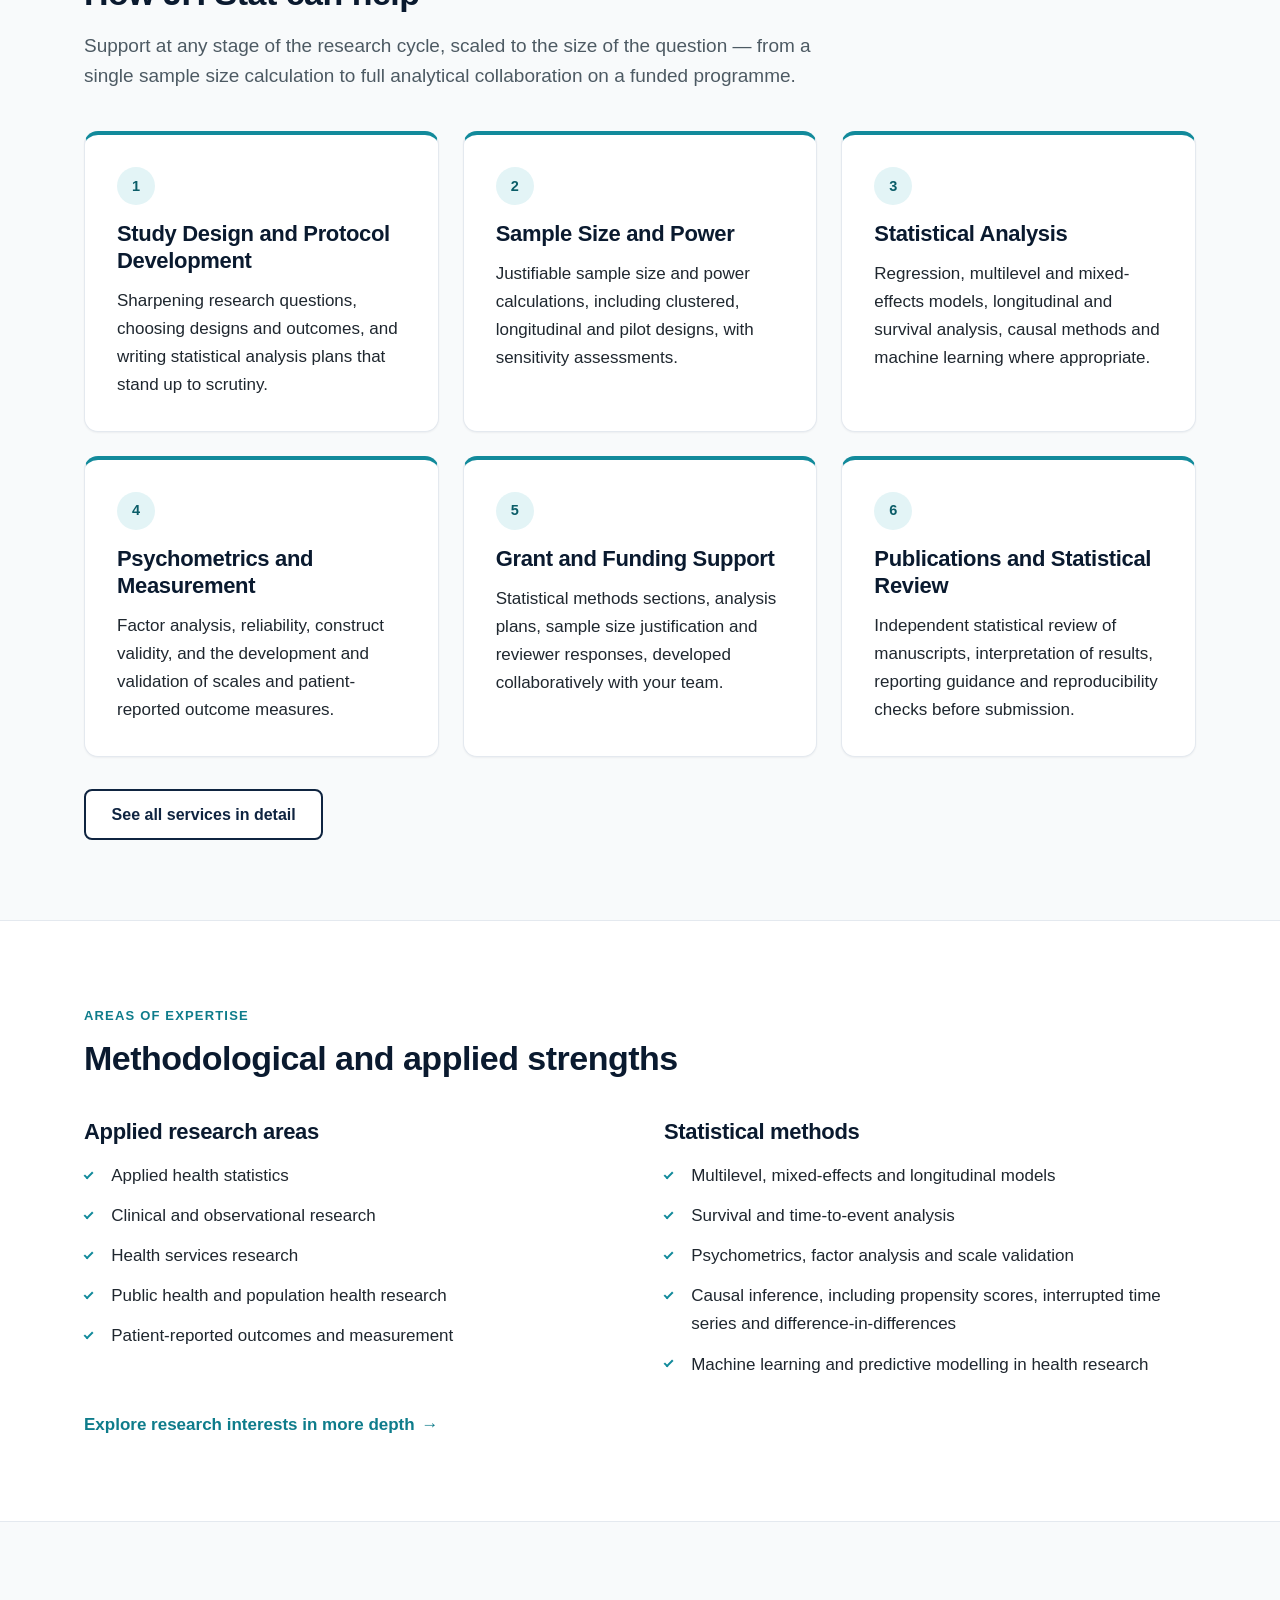
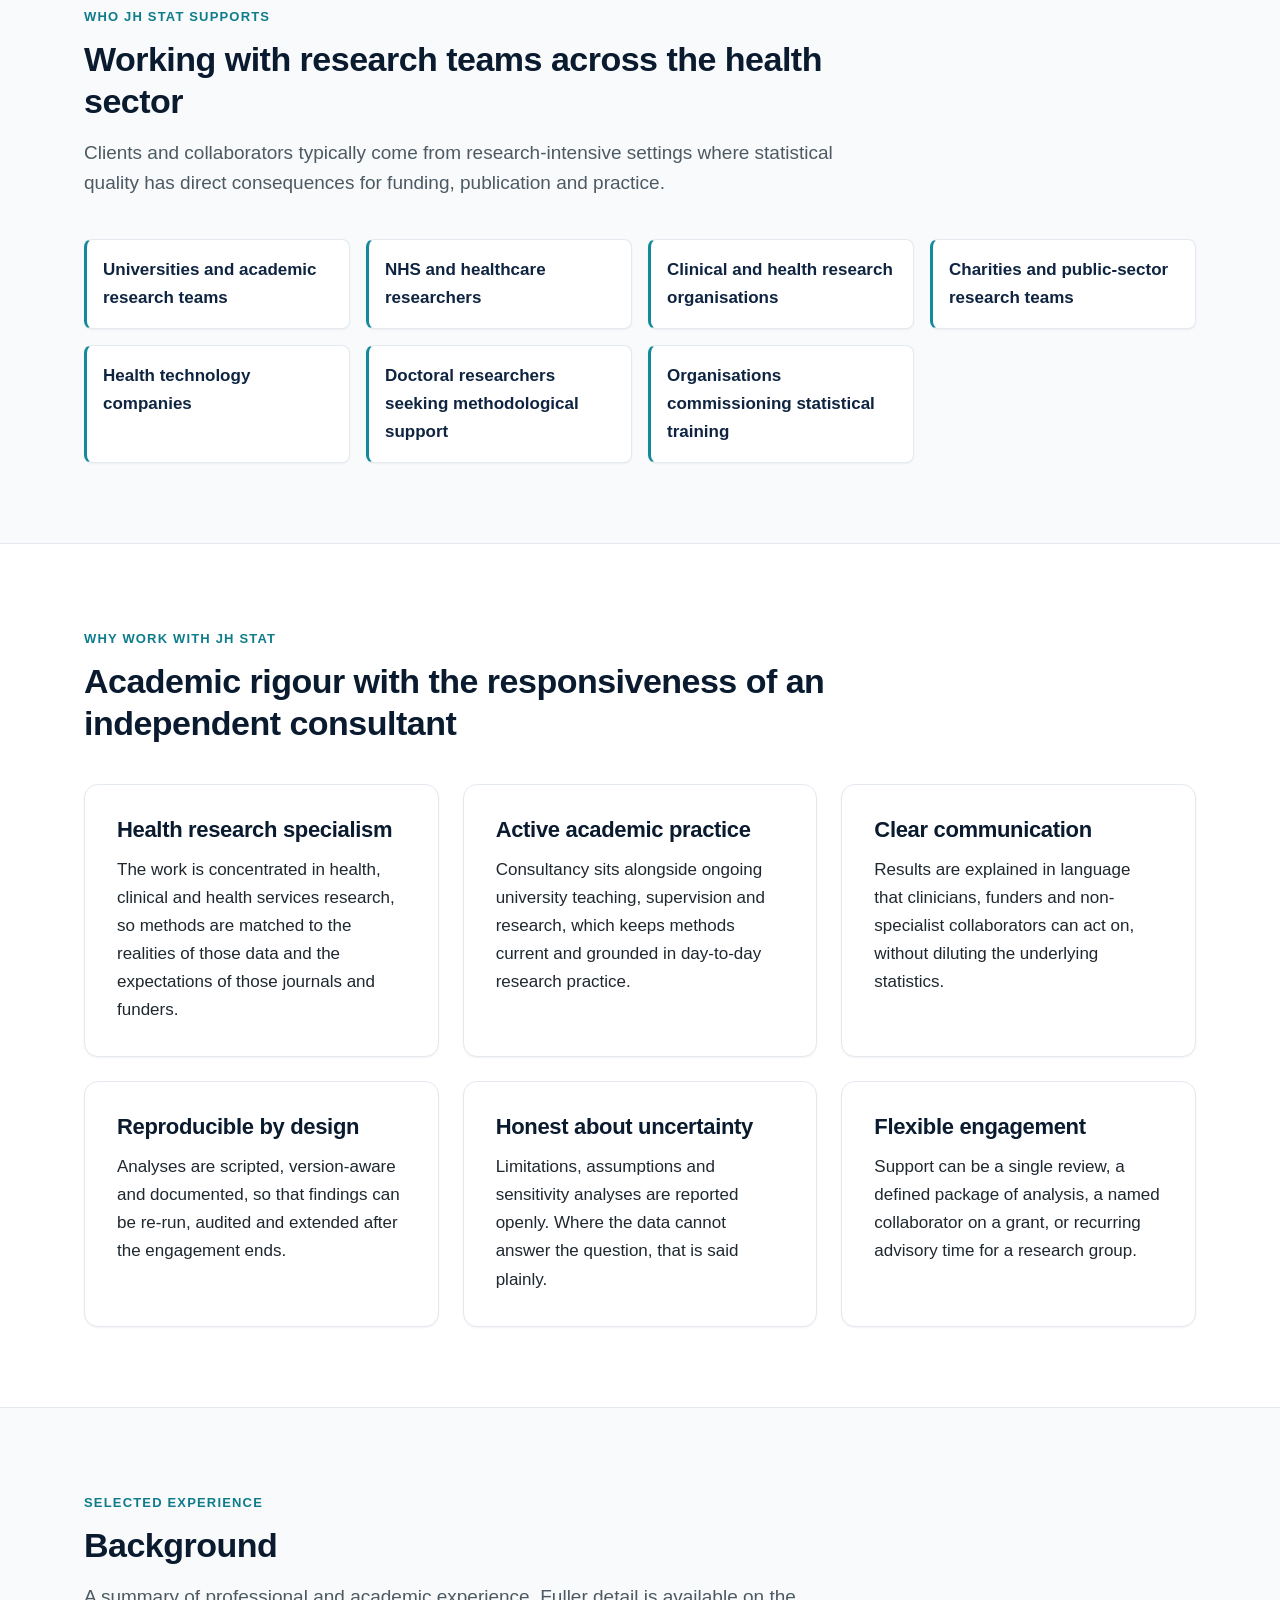
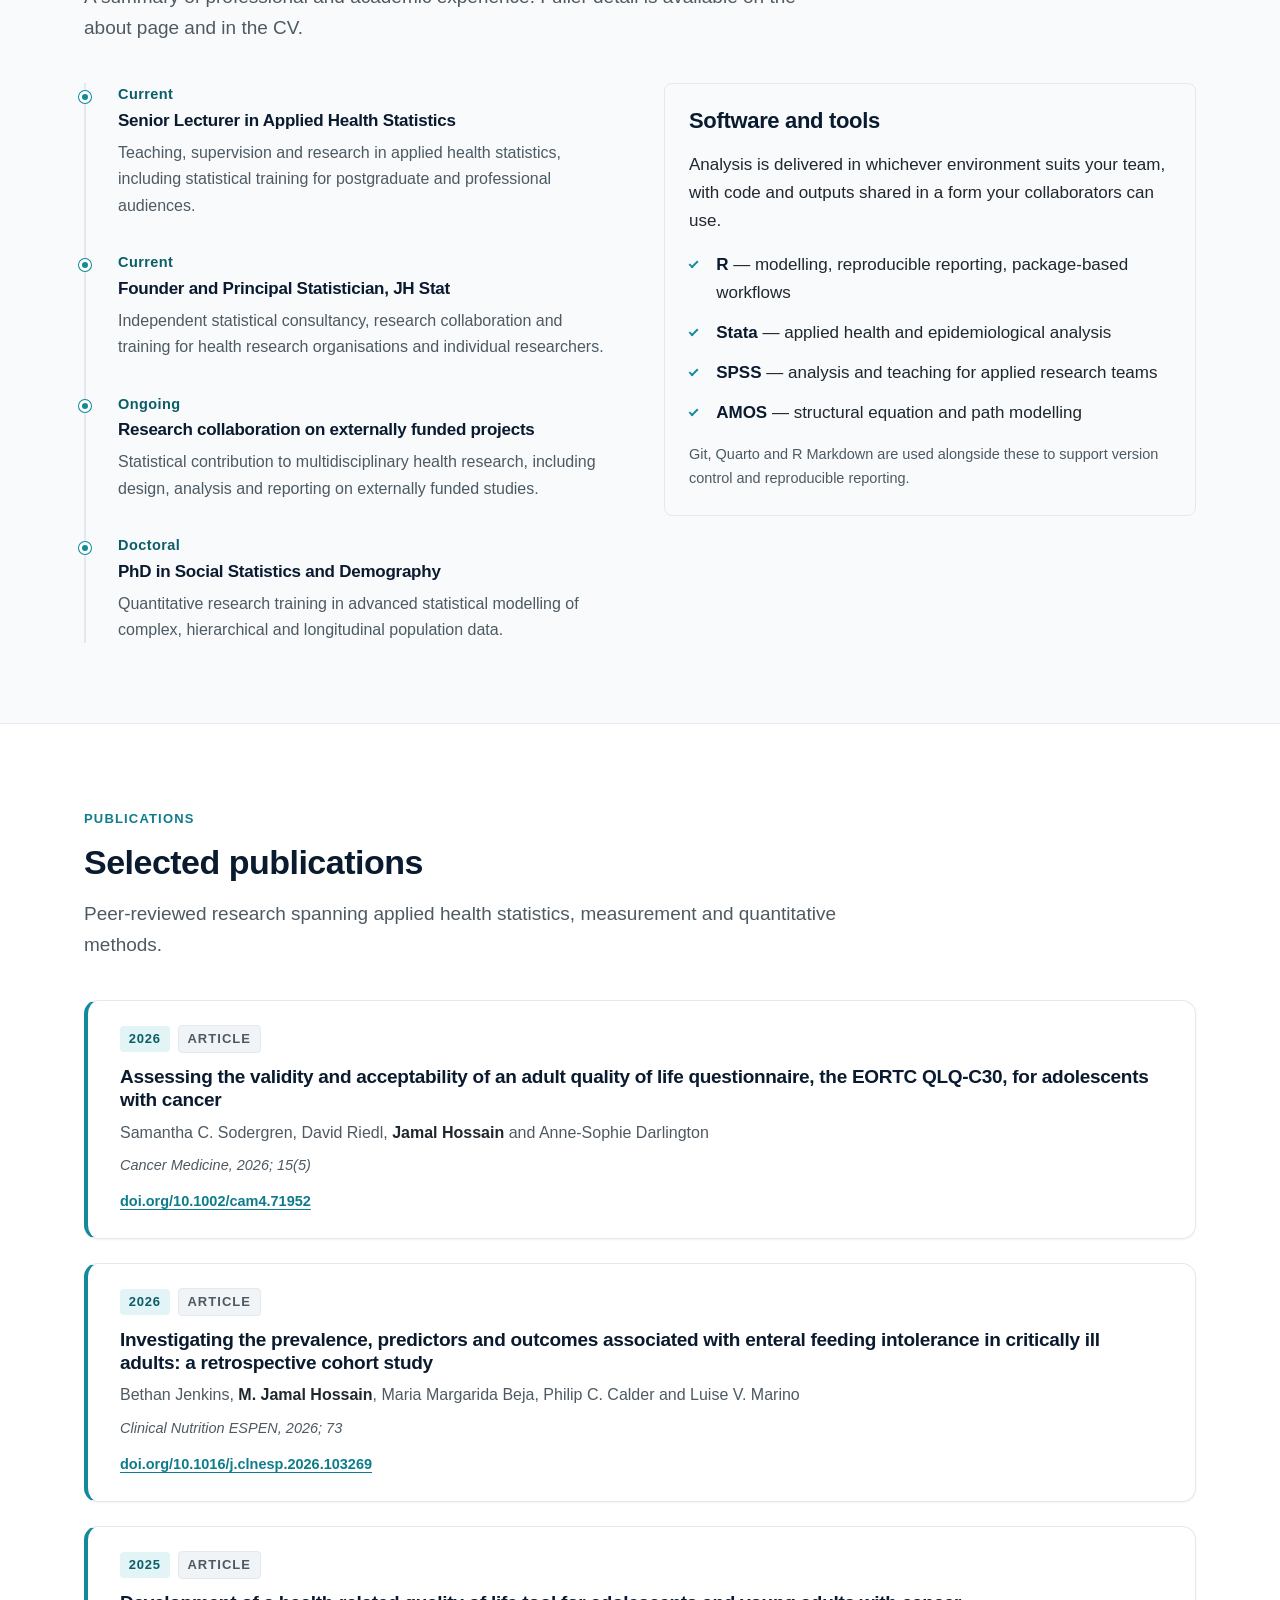
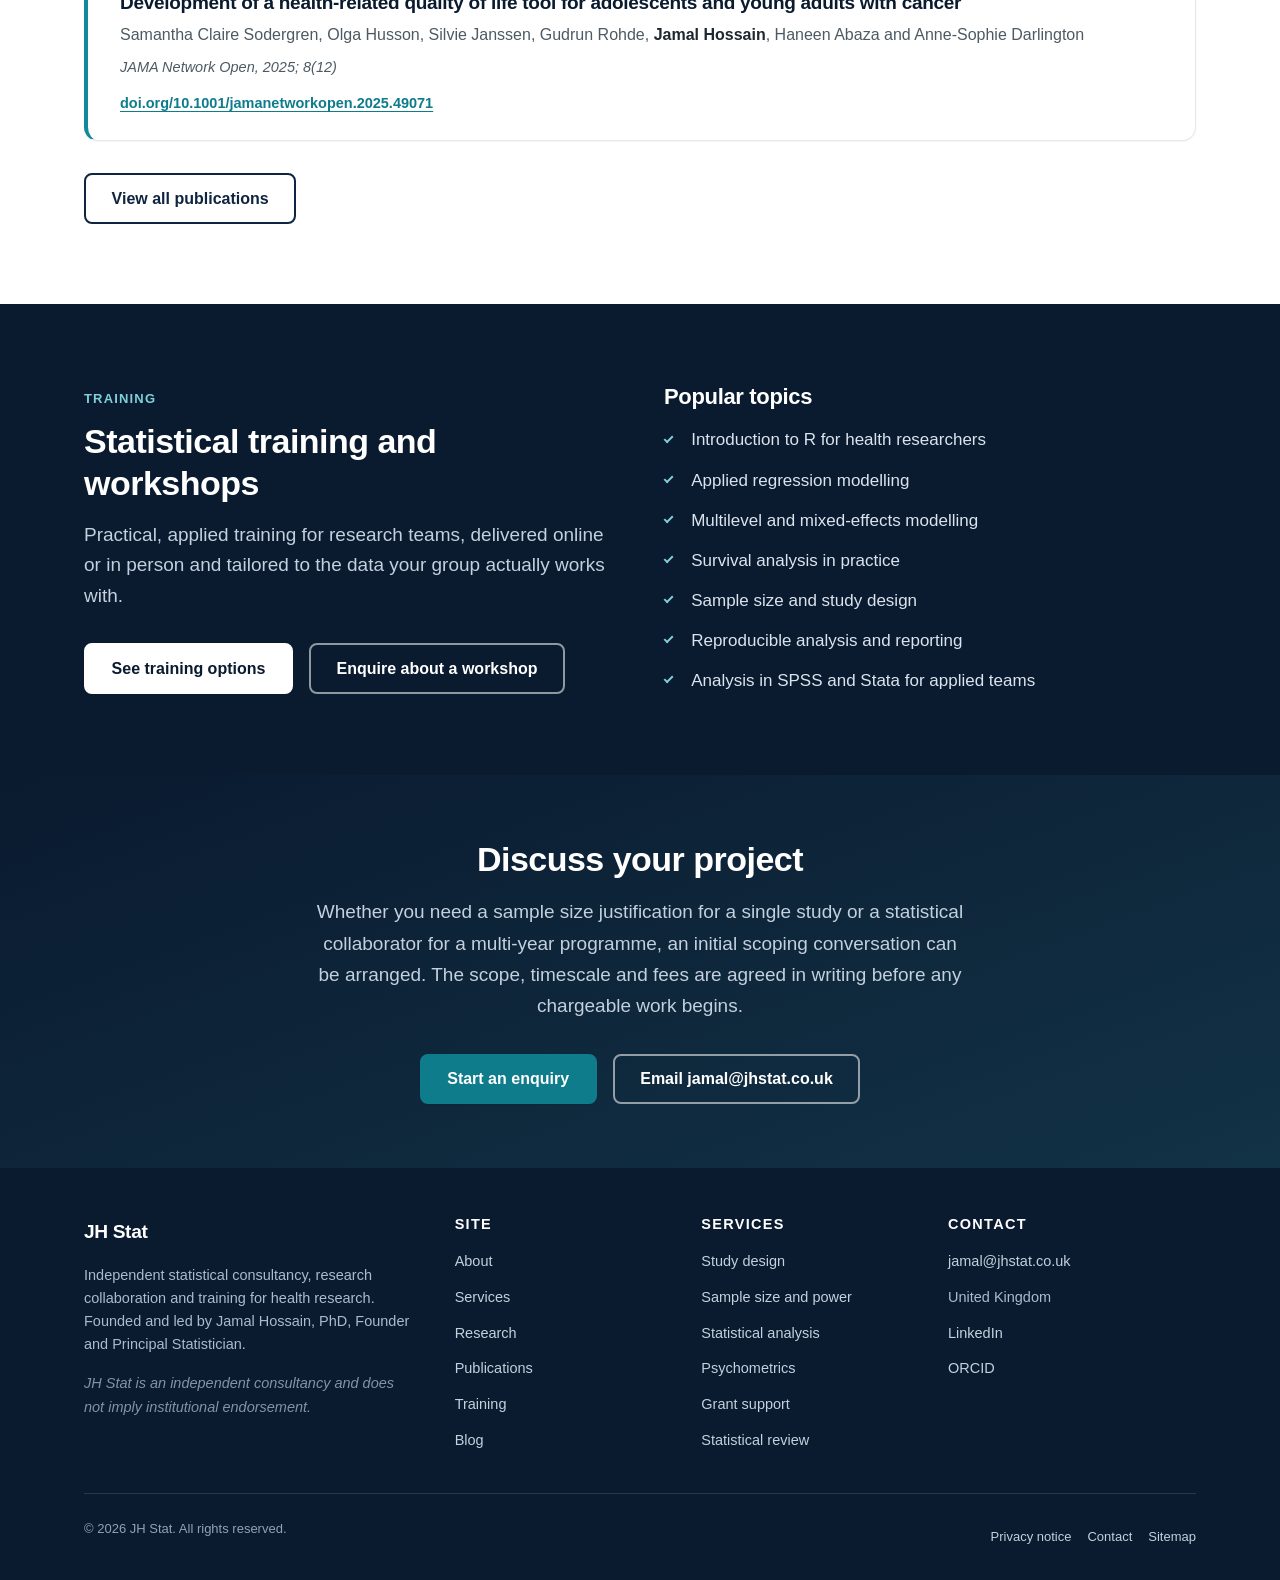
==== commit 0790c772: "Update website content, publications and research profile Co-Authored-By: Claude Opus 5 <noreply@ant" ====
--- a/index.html
+++ b/index.html
@@ -185,9 +185,11 @@
             </div>
 
             <div class="hero__person">
+              <!-- Above the fold: load eagerly and at high priority so it does not
+                   delay the largest contentful paint. -->
               <img class="hero__avatar" src="images/jamal-hossain-avatar.jpg"
                    alt="Jamal Hossain, PhD, Founder and Principal Statistician at JH Stat"
-                   width="320" height="320" loading="lazy" decoding="async">
+                   width="320" height="320" loading="eager" fetchpriority="high" decoding="async">
               <div>
                 <p class="hero__person-name">Jamal Hossain, PhD</p>
                 <p class="hero__person-role">Founder and Principal Statistician</p>
@@ -211,7 +213,7 @@
                 <span>Teaching, supervision and statistical consultancy</span>
               </li>
               <li>
-                <b>R, Stata, SPSS, Mplus, SAS, Python</b>
+                <b>R, Stata, SPSS, AMOS</b>
                 <span>Reproducible, well-documented analysis</span>
               </li>
             </ul>
@@ -254,8 +256,8 @@
             <h3>How engagements usually begin</h3>
             <ol class="list-tight">
               <li><strong>Initial enquiry.</strong> A short description of your study, timescale and the support you need.</li>
-              <li><strong>Free scoping conversation.</strong> Typically 30 minutes, to establish whether the work is a good fit.</li>
-              <li><strong>Written proposal.</strong> Clear scope, deliverables, timeline and cost, with no obligation.</li>
+              <li><strong>Scoping conversation.</strong> An initial scoping conversation can be arranged, to establish whether the work is a good fit.</li>
+              <li><strong>Written proposal.</strong> The scope, timescale and fees are agreed in writing before any chargeable work begins.</li>
               <li><strong>Delivery.</strong> Agreed outputs, documented code where relevant, and time set aside to talk the results through.</li>
             </ol>
             <p class="mt-4">
@@ -484,10 +486,12 @@
               <li><strong>R</strong> — modelling, reproducible reporting, package-based workflows</li>
               <li><strong>Stata</strong> — applied health and epidemiological analysis</li>
               <li><strong>SPSS</strong> — analysis and teaching for applied research teams</li>
-              <li><strong>Mplus</strong> — latent variable and structural equation modelling</li>
-              <li><strong>SAS and Python</strong> — where a project or sponsor requires them</li>
-              <li><strong>Git, Quarto and R Markdown</strong> — version control and reproducible outputs</li>
+              <li><strong>AMOS</strong> — structural equation and path modelling</li>
             </ul>
+            <p class="small mt-4 mb-0">
+              Git, Quarto and R Markdown are used alongside these to support version control and
+              reproducible reporting.
+            </p>
           </div>
         </div>
 
@@ -508,37 +512,55 @@
         </div>
 
         <!--
-          TODO — REPLACE THESE PLACEHOLDERS WITH REAL PUBLICATIONS.
-          Keep three or four here on the homepage and put the full list in publications.html.
-          For each entry supply: title, author list, journal, year, DOI link and one-line summary.
+          Three recent publications. The authoritative, complete list lives in
+          publications.html — when adding a paper there, update this selection too so the
+          two pages do not drift apart.
         -->
         <ul class="pub-list reveal">
 
-          <li class="pub panel--placeholder">
-            <span class="placeholder-flag">Placeholder — replace with a real publication</span>
-            <h3 class="pub__title">Publication title goes here</h3>
-            <p class="pub__authors">Author list, in the order they appear on the paper</p>
-            <p class="pub__meta">Journal name, year, volume(issue), pages</p>
-            <p class="pub__desc">One or two sentences describing the study and its contribution.</p>
-            <p class="pub__links"><span class="small">DOI link to be added</span></p>
+          <li class="pub">
+            <p class="pub__badges">
+              <span class="pub__year">2026</span>
+              <span class="pub__type">Article</span>
+            </p>
+            <h3 class="pub__title">
+              <a href="https://doi.org/10.1002/cam4.71952" target="_blank" rel="noopener noreferrer">Assessing the validity and acceptability of an adult quality of life questionnaire, the EORTC QLQ-C30, for adolescents with cancer</a>
+            </h3>
+            <p class="pub__authors">Samantha C. Sodergren, David Riedl, <strong class="pub__me">Jamal Hossain</strong> and Anne-Sophie Darlington</p>
+            <p class="pub__meta">Cancer Medicine, 2026; 15(5)</p>
+            <p class="pub__links">
+              <a href="https://doi.org/10.1002/cam4.71952" target="_blank" rel="noopener noreferrer">doi.org/10.1002/cam4.71952</a>
+            </p>
           </li>
 
-          <li class="pub panel--placeholder">
-            <span class="placeholder-flag">Placeholder — replace with a real publication</span>
-            <h3 class="pub__title">Publication title goes here</h3>
-            <p class="pub__authors">Author list, in the order they appear on the paper</p>
-            <p class="pub__meta">Journal name, year, volume(issue), pages</p>
-            <p class="pub__desc">One or two sentences describing the study and its contribution.</p>
-            <p class="pub__links"><span class="small">DOI link to be added</span></p>
+          <li class="pub">
+            <p class="pub__badges">
+              <span class="pub__year">2026</span>
+              <span class="pub__type">Article</span>
+            </p>
+            <h3 class="pub__title">
+              <a href="https://doi.org/10.1016/j.clnesp.2026.103269" target="_blank" rel="noopener noreferrer">Investigating the prevalence, predictors and outcomes associated with enteral feeding intolerance in critically ill adults: a retrospective cohort study</a>
+            </h3>
+            <p class="pub__authors">Bethan Jenkins, <strong class="pub__me">M. Jamal Hossain</strong>, Maria Margarida Beja, Philip C. Calder and Luise V. Marino</p>
+            <p class="pub__meta">Clinical Nutrition ESPEN, 2026; 73</p>
+            <p class="pub__links">
+              <a href="https://doi.org/10.1016/j.clnesp.2026.103269" target="_blank" rel="noopener noreferrer">doi.org/10.1016/j.clnesp.2026.103269</a>
+            </p>
           </li>
 
-          <li class="pub panel--placeholder">
-            <span class="placeholder-flag">Placeholder — replace with a real publication</span>
-            <h3 class="pub__title">Publication title goes here</h3>
-            <p class="pub__authors">Author list, in the order they appear on the paper</p>
-            <p class="pub__meta">Journal name, year, volume(issue), pages</p>
-            <p class="pub__desc">One or two sentences describing the study and its contribution.</p>
-            <p class="pub__links"><span class="small">DOI link to be added</span></p>
+          <li class="pub">
+            <p class="pub__badges">
+              <span class="pub__year">2025</span>
+              <span class="pub__type">Article</span>
+            </p>
+            <h3 class="pub__title">
+              <a href="https://doi.org/10.1001/jamanetworkopen.2025.49071" target="_blank" rel="noopener noreferrer">Development of a health-related quality of life tool for adolescents and young adults with cancer</a>
+            </h3>
+            <p class="pub__authors">Samantha Claire Sodergren, Olga Husson, Silvie Janssen, Gudrun Rohde, <strong class="pub__me">Jamal Hossain</strong>, Haneen Abaza and Anne-Sophie Darlington</p>
+            <p class="pub__meta">JAMA Network Open, 2025; 8(12)</p>
+            <p class="pub__links">
+              <a href="https://doi.org/10.1001/jamanetworkopen.2025.49071" target="_blank" rel="noopener noreferrer">doi.org/10.1001/jamanetworkopen.2025.49071</a>
+            </p>
           </li>
 
         </ul>
@@ -590,9 +612,10 @@
       <div class="container">
         <h2 id="cta-heading">Discuss your project</h2>
         <p>
-          Whether you need a sample size justification by the end of the week or a statistical
-          collaborator for a multi-year programme, the first conversation is free and without
-          obligation.
+          Whether you need a sample size justification for a single study or a statistical
+          collaborator for a multi-year programme, an initial scoping conversation can be
+          arranged. The scope, timescale and fees are agreed in writing before any chargeable
+          work begins.
         </p>
         <div class="btn-group btn-group--centred">
           <a class="btn btn--primary" href="contact.html">Start an enquiry</a>
@@ -614,6 +637,9 @@
           <p>
             Independent statistical consultancy, research collaboration and training for health
             research. Founded and led by Jamal Hossain, PhD, Founder and Principal Statistician.
+          </p>
+          <p class="footer-independence">
+            JH Stat is an independent consultancy and does not imply institutional endorsement.
           </p>
         </div>
 
--- a/css/style.css
+++ b/css/style.css
@@ -0,0 +1,2162 @@
+/* ==========================================================================
+   JH Stat — jhstat.co.uk
+   Main stylesheet
+   Plain CSS. No frameworks, no build step.
+
+   Contents
+   1.  Custom properties (design tokens)
+   2.  Reset and base elements
+   3.  Accessibility helpers
+   4.  Layout utilities
+   5.  Typography
+   6.  Buttons
+   7.  Header and navigation
+   8.  Hero
+   9.  Cards, grids and panels
+   10. Lists, tags and badges
+   11. Publications
+   12. Timeline / experience
+   13. Forms
+   14. Call to action band
+   15. Footer
+   16. Page-specific helpers (404, blog, privacy)
+   17. Animations
+   18. Responsive breakpoints
+   19. Print styles
+   ========================================================================== */
+
+
+/* ==========================================================================
+   1. Custom properties (design tokens)
+   ========================================================================== */
+
+:root {
+  /* Brand colours — dark navy primary, teal/blue accent */
+  --navy-900: #0a1a2f;
+  --navy-800: #0f2440;
+  --navy-700: #16314f;
+  --navy-600: #1e3f63;
+  --navy-500: #2c5480;
+
+  --accent-700: #0b5d68;
+  --accent-600: #0e7c8b;
+  --accent-500: #128a9b;   /* primary accent (teal) */
+  --accent-400: #1aa3b5;
+  --accent-300: #7fd0da;
+  --accent-100: #e3f4f6;
+
+  --blue-600: #1f5fa8;
+  --blue-100: #e8f0fa;
+
+  /* Neutrals */
+  --white: #ffffff;
+  --grey-50: #f8fafb;
+  --grey-100: #f1f4f7;
+  --grey-200: #e4e9ef;
+  --grey-300: #cfd7e0;
+  --grey-400: #9aa7b5;
+  --grey-500: #6b7885;
+  --grey-600: #4d5a63;
+  --grey-700: #333d47;
+  --grey-800: #1f272f;
+
+  /* Semantic tokens */
+  --colour-text: #1f272f;
+  --colour-text-muted: #4d5a63;
+  --colour-heading: var(--navy-900);
+  --colour-link: var(--accent-600);
+  --colour-link-hover: var(--accent-700);
+  --colour-bg: var(--white);
+  --colour-bg-alt: var(--grey-50);
+  --colour-border: var(--grey-200);
+  --colour-border-strong: var(--grey-300);
+
+  /* Typography */
+  --font-sans: "Segoe UI", -apple-system, BlinkMacSystemFont, "Helvetica Neue",
+    Arial, "Noto Sans", sans-serif;
+  --font-serif: Georgia, "Times New Roman", Times, serif;
+
+  --fs-xs: 0.8125rem;   /* 13px */
+  --fs-sm: 0.9062rem;   /* ~14.5px */
+  --fs-base: 1rem;      /* 16px */
+  --fs-md: 1.0625rem;   /* 17px */
+  --fs-lg: 1.1875rem;   /* 19px */
+  --fs-xl: 1.375rem;    /* 22px */
+  --fs-2xl: 1.75rem;    /* 28px */
+  --fs-3xl: 2.125rem;   /* 34px */
+  --fs-4xl: 2.75rem;    /* 44px */
+
+  /* Spacing scale */
+  --space-1: 0.25rem;
+  --space-2: 0.5rem;
+  --space-3: 0.75rem;
+  --space-4: 1rem;
+  --space-5: 1.5rem;
+  --space-6: 2rem;
+  --space-7: 2.5rem;
+  --space-8: 3rem;
+  --space-9: 4rem;
+  --space-10: 5rem;
+  --space-11: 6rem;
+
+  /* Structure */
+  --container: 1160px;
+  --container-narrow: 820px;
+  --radius-sm: 4px;
+  --radius: 8px;
+  --radius-lg: 14px;
+
+  --shadow-sm: 0 1px 2px rgba(10, 26, 47, 0.05);
+  --shadow: 0 2px 8px rgba(10, 26, 47, 0.07);
+  --shadow-md: 0 6px 20px rgba(10, 26, 47, 0.09);
+  --shadow-lg: 0 14px 40px rgba(10, 26, 47, 0.12);
+
+  --header-height: 74px;
+  --transition: 180ms ease;
+}
+
+
+/* ==========================================================================
+   2. Reset and base elements
+   ========================================================================== */
+
+*,
+*::before,
+*::after {
+  box-sizing: border-box;
+}
+
+html {
+  -webkit-text-size-adjust: 100%;
+  scroll-behavior: smooth;
+  scroll-padding-top: calc(var(--header-height) + 1rem);
+}
+
+@media (prefers-reduced-motion: reduce) {
+  html {
+    scroll-behavior: auto;
+  }
+}
+
+body {
+  margin: 0;
+  font-family: var(--font-sans);
+  font-size: var(--fs-md);
+  line-height: 1.65;
+  color: var(--colour-text);
+  background-color: var(--colour-bg);
+  -webkit-font-smoothing: antialiased;
+  -moz-osx-font-smoothing: grayscale;
+  overflow-wrap: break-word;
+}
+
+img,
+svg,
+picture,
+video {
+  max-width: 100%;
+  height: auto;
+  display: block;
+}
+
+hr {
+  border: 0;
+  border-top: 1px solid var(--colour-border);
+  margin: var(--space-7) 0;
+}
+
+table {
+  border-collapse: collapse;
+  width: 100%;
+}
+
+th,
+td {
+  text-align: left;
+  padding: var(--space-3) var(--space-4);
+  border-bottom: 1px solid var(--colour-border);
+  vertical-align: top;
+}
+
+th {
+  color: var(--colour-heading);
+  font-weight: 600;
+}
+
+code,
+kbd,
+samp {
+  font-family: "Cascadia Mono", Consolas, "Liberation Mono", Menlo, monospace;
+  font-size: 0.92em;
+  background: var(--grey-100);
+  padding: 0.1em 0.35em;
+  border-radius: var(--radius-sm);
+}
+
+blockquote {
+  margin: var(--space-6) 0;
+  padding: var(--space-4) var(--space-5);
+  border-left: 4px solid var(--accent-500);
+  background: var(--grey-50);
+  color: var(--colour-text-muted);
+  font-style: italic;
+}
+
+
+/* ==========================================================================
+   3. Accessibility helpers
+   ========================================================================== */
+
+/* Visible skip link for keyboard users */
+.skip-link {
+  position: absolute;
+  top: -100px;
+  left: var(--space-4);
+  z-index: 999;
+  background: var(--navy-900);
+  color: var(--white);
+  padding: var(--space-3) var(--space-5);
+  border-radius: 0 0 var(--radius) var(--radius);
+  font-weight: 600;
+  text-decoration: none;
+  transition: top var(--transition);
+}
+
+.skip-link:focus {
+  top: 0;
+}
+
+/* Strong, consistent keyboard focus states across the site */
+a:focus-visible,
+button:focus-visible,
+input:focus-visible,
+select:focus-visible,
+textarea:focus-visible,
+summary:focus-visible,
+[tabindex]:focus-visible {
+  outline: 3px solid var(--accent-500);
+  outline-offset: 2px;
+  border-radius: var(--radius-sm);
+}
+
+/* Fallback for browsers without :focus-visible */
+a:focus,
+button:focus {
+  outline-color: var(--accent-500);
+}
+
+.visually-hidden {
+  position: absolute !important;
+  width: 1px;
+  height: 1px;
+  padding: 0;
+  margin: -1px;
+  overflow: hidden;
+  clip: rect(0 0 0 0);
+  white-space: nowrap;
+  border: 0;
+}
+
+
+/* ==========================================================================
+   4. Layout utilities
+   ========================================================================== */
+
+.container {
+  width: 100%;
+  max-width: var(--container);
+  margin-inline: auto;
+  padding-inline: var(--space-5);
+}
+
+.container--narrow {
+  max-width: var(--container-narrow);
+}
+
+.section {
+  padding-block: var(--space-10);
+}
+
+.section--tight {
+  padding-block: var(--space-8);
+}
+
+.section--alt {
+  background: var(--colour-bg-alt);
+  border-block: 1px solid var(--colour-border);
+}
+
+.section--navy {
+  background: var(--navy-900);
+  color: #dbe4ee;
+}
+
+.section--navy h2,
+.section--navy h3 {
+  color: var(--white);
+}
+
+.section-head {
+  max-width: 760px;
+  margin-bottom: var(--space-7);
+}
+
+.section-head--centred {
+  margin-inline: auto;
+  text-align: center;
+}
+
+.eyebrow {
+  display: inline-block;
+  font-size: var(--fs-xs);
+  font-weight: 700;
+  letter-spacing: 0.09em;
+  text-transform: uppercase;
+  color: var(--accent-600);
+  margin-bottom: var(--space-3);
+}
+
+.section--navy .eyebrow {
+  color: var(--accent-300);
+}
+
+.lead {
+  font-size: var(--fs-lg);
+  color: var(--colour-text-muted);
+  line-height: 1.6;
+}
+
+.section--navy .lead {
+  color: #c3d0dd;
+}
+
+.text-centre {
+  text-align: center;
+}
+
+.mt-0 { margin-top: 0; }
+.mb-0 { margin-bottom: 0; }
+.mt-4 { margin-top: var(--space-4); }
+.mt-6 { margin-top: var(--space-6); }
+.mb-6 { margin-bottom: var(--space-6); }
+
+
+/* ==========================================================================
+   5. Typography
+   ========================================================================== */
+
+h1, h2, h3, h4, h5, h6 {
+  color: var(--colour-heading);
+  font-weight: 700;
+  line-height: 1.22;
+  margin: 0 0 var(--space-4);
+  letter-spacing: -0.015em;
+}
+
+h1 { font-size: var(--fs-4xl); }
+h2 { font-size: var(--fs-3xl); }
+h3 { font-size: var(--fs-xl); }
+h4 { font-size: var(--fs-lg); }
+h5 { font-size: var(--fs-md); }
+h6 { font-size: var(--fs-base); text-transform: uppercase; letter-spacing: 0.06em; }
+
+p {
+  margin: 0 0 var(--space-4);
+}
+
+p:last-child {
+  margin-bottom: 0;
+}
+
+a {
+  color: var(--colour-link);
+  text-decoration: underline;
+  text-underline-offset: 0.18em;
+  text-decoration-thickness: 1px;
+  transition: color var(--transition);
+}
+
+a:hover {
+  color: var(--colour-link-hover);
+  text-decoration-thickness: 2px;
+}
+
+strong {
+  font-weight: 700;
+  color: var(--colour-heading);
+}
+
+.section--navy strong {
+  color: var(--white);
+}
+
+small,
+.small {
+  font-size: var(--fs-sm);
+  color: var(--colour-text-muted);
+}
+
+
+/* ==========================================================================
+   6. Buttons
+   ========================================================================== */
+
+.btn {
+  display: inline-flex;
+  align-items: center;
+  justify-content: center;
+  gap: var(--space-2);
+  font-family: inherit;
+  font-size: var(--fs-base);
+  font-weight: 600;
+  line-height: 1.2;
+  padding: 0.85rem 1.6rem;
+  border-radius: var(--radius);
+  border: 2px solid transparent;
+  cursor: pointer;
+  text-decoration: none;
+  text-align: center;
+  transition: background-color var(--transition), border-color var(--transition),
+    color var(--transition), transform var(--transition), box-shadow var(--transition);
+}
+
+.btn:hover {
+  text-decoration: none;
+  transform: translateY(-1px);
+}
+
+.btn:active {
+  transform: translateY(0);
+}
+
+.btn--primary {
+  background: var(--accent-600);
+  border-color: var(--accent-600);
+  color: var(--white);
+  box-shadow: var(--shadow-sm);
+}
+
+.btn--primary:hover {
+  background: var(--accent-700);
+  border-color: var(--accent-700);
+  color: var(--white);
+  box-shadow: var(--shadow);
+}
+
+.btn--secondary {
+  background: var(--white);
+  border-color: var(--navy-800);
+  color: var(--navy-800);
+}
+
+.btn--secondary:hover {
+  background: var(--navy-800);
+  color: var(--white);
+}
+
+.btn--ghost {
+  background: transparent;
+  border-color: rgba(255, 255, 255, 0.55);
+  color: var(--white);
+}
+
+.btn--ghost:hover {
+  background: rgba(255, 255, 255, 0.12);
+  border-color: var(--white);
+  color: var(--white);
+}
+
+.btn--light {
+  background: var(--white);
+  border-color: var(--white);
+  color: var(--navy-900);
+}
+
+.btn--light:hover {
+  background: var(--accent-100);
+  border-color: var(--accent-100);
+  color: var(--navy-900);
+}
+
+.btn--small {
+  font-size: var(--fs-sm);
+  padding: 0.55rem 1.05rem;
+}
+
+.btn-group {
+  display: flex;
+  flex-wrap: wrap;
+  gap: var(--space-4);
+  margin-top: var(--space-6);
+}
+
+.btn-group--centred {
+  justify-content: center;
+}
+
+/* Simple inline "read more" style link */
+.link-arrow {
+  display: inline-flex;
+  align-items: center;
+  gap: 0.4em;
+  font-weight: 600;
+  text-decoration: none;
+  border-bottom: 2px solid transparent;
+}
+
+.link-arrow::after {
+  content: "\2192";
+  transition: transform var(--transition);
+}
+
+.link-arrow:hover {
+  border-bottom-color: currentColor;
+}
+
+.link-arrow:hover::after {
+  transform: translateX(3px);
+}
+
+
+/* ==========================================================================
+   7. Header and navigation
+   ========================================================================== */
+
+.site-header {
+  position: sticky;
+  top: 0;
+  z-index: 100;
+  background: rgba(255, 255, 255, 0.97);
+  border-bottom: 1px solid var(--colour-border);
+  backdrop-filter: saturate(180%) blur(6px);
+}
+
+.site-header.is-scrolled {
+  box-shadow: var(--shadow);
+}
+
+.header-inner {
+  display: flex;
+  align-items: center;
+  justify-content: space-between;
+  gap: var(--space-5);
+  min-height: var(--header-height);
+}
+
+/* Brand / logo */
+.brand {
+  display: inline-flex;
+  align-items: center;
+  gap: var(--space-3);
+  text-decoration: none;
+  color: var(--navy-900);
+  flex-shrink: 0;
+}
+
+.brand:hover {
+  color: var(--navy-900);
+  text-decoration: none;
+}
+
+.brand__mark {
+  width: 40px;
+  height: 40px;
+  flex-shrink: 0;
+}
+
+.brand__text {
+  display: flex;
+  flex-direction: column;
+  line-height: 1.15;
+}
+
+.brand__name {
+  font-size: 1.25rem;
+  font-weight: 800;
+  letter-spacing: -0.02em;
+}
+
+.brand__strap {
+  font-size: 0.6875rem;
+  letter-spacing: 0.09em;
+  text-transform: uppercase;
+  color: var(--grey-500);
+  font-weight: 600;
+}
+
+/* Navigation */
+.nav {
+  display: flex;
+  align-items: center;
+  gap: var(--space-2);
+}
+
+.nav__list {
+  display: flex;
+  align-items: center;
+  gap: var(--space-1);
+  list-style: none;
+  margin: 0;
+  padding: 0;
+}
+
+.nav__link {
+  display: block;
+  padding: 0.5rem 0.7rem;
+  font-size: var(--fs-sm);
+  font-weight: 600;
+  color: var(--navy-800);
+  text-decoration: none;
+  border-radius: var(--radius-sm);
+  border-bottom: 2px solid transparent;
+  transition: color var(--transition), background-color var(--transition),
+    border-color var(--transition);
+}
+
+.nav__link:hover {
+  color: var(--accent-600);
+  background: var(--grey-100);
+  text-decoration: none;
+}
+
+.nav__link[aria-current="page"] {
+  color: var(--accent-700);
+  border-bottom-color: var(--accent-500);
+}
+
+.nav__cta {
+  margin-left: var(--space-3);
+}
+
+/* Mobile menu toggle button */
+.nav-toggle {
+  display: none;
+  align-items: center;
+  justify-content: center;
+  gap: 0.5rem;
+  width: 46px;
+  height: 42px;
+  padding: 0;
+  background: var(--white);
+  border: 1px solid var(--colour-border-strong);
+  border-radius: var(--radius);
+  cursor: pointer;
+  color: var(--navy-900);
+}
+
+.nav-toggle__bars,
+.nav-toggle__bars::before,
+.nav-toggle__bars::after {
+  display: block;
+  width: 20px;
+  height: 2px;
+  background: currentColor;
+  border-radius: 2px;
+  transition: transform var(--transition), opacity var(--transition);
+}
+
+.nav-toggle__bars {
+  position: relative;
+}
+
+.nav-toggle__bars::before,
+.nav-toggle__bars::after {
+  content: "";
+  position: absolute;
+  left: 0;
+}
+
+.nav-toggle__bars::before { top: -6px; }
+.nav-toggle__bars::after  { top: 6px; }
+
+.nav-toggle[aria-expanded="true"] .nav-toggle__bars {
+  background: transparent;
+}
+
+.nav-toggle[aria-expanded="true"] .nav-toggle__bars::before {
+  transform: translateY(6px) rotate(45deg);
+}
+
+.nav-toggle[aria-expanded="true"] .nav-toggle__bars::after {
+  transform: translateY(-6px) rotate(-45deg);
+}
+
+
+/* ==========================================================================
+   8. Hero
+   ========================================================================== */
+
+.hero {
+  position: relative;
+  background: var(--navy-900);
+  /* Very subtle depth only — no heavy gradients */
+  background-image: linear-gradient(160deg, #0a1a2f 0%, #102842 62%, #123246 100%);
+  color: #dfe8f1;
+  padding-block: var(--space-11) var(--space-10);
+  overflow: hidden;
+}
+
+/* Faint grid motif — evokes data without using stock imagery */
+.hero::after {
+  content: "";
+  position: absolute;
+  inset: 0;
+  background-image:
+    linear-gradient(rgba(255, 255, 255, 0.035) 1px, transparent 1px),
+    linear-gradient(90deg, rgba(255, 255, 255, 0.035) 1px, transparent 1px);
+  background-size: 56px 56px;
+  pointer-events: none;
+}
+
+.hero > .container {
+  position: relative;
+  z-index: 1;
+}
+
+.hero__grid {
+  display: grid;
+  grid-template-columns: 1.35fr 1fr;
+  gap: var(--space-9);
+  align-items: center;
+}
+
+.hero__brandline {
+  font-size: var(--fs-sm);
+  font-weight: 700;
+  letter-spacing: 0.16em;
+  text-transform: uppercase;
+  color: var(--accent-300);
+  margin-bottom: var(--space-4);
+}
+
+.hero h1 {
+  color: var(--white);
+  font-size: clamp(2rem, 4.4vw, 3.1rem);
+  margin-bottom: var(--space-5);
+  max-width: 15ch;
+}
+
+.hero__text {
+  font-size: var(--fs-lg);
+  color: #c6d4e2;
+  max-width: 56ch;
+  margin-bottom: var(--space-6);
+}
+
+.hero__person {
+  display: flex;
+  align-items: center;
+  gap: var(--space-4);
+  padding-top: var(--space-5);
+  border-top: 1px solid rgba(255, 255, 255, 0.15);
+  margin-top: var(--space-6);
+}
+
+/* Circular headshot beside the founder's name in the hero */
+.hero__avatar {
+  width: 64px;
+  height: 64px;
+  flex-shrink: 0;
+  border-radius: 50%;
+  object-fit: cover;
+  object-position: 50% 12%;
+  border: 2px solid rgba(255, 255, 255, 0.35);
+  background: var(--navy-700);
+}
+
+.hero__person-name {
+  font-weight: 700;
+  color: var(--white);
+  font-size: var(--fs-md);
+  margin: 0;
+}
+
+.hero__person-role {
+  margin: 0;
+  font-size: var(--fs-sm);
+  color: #a9bccd;
+}
+
+/* Card of headline facts beside the hero copy */
+.hero__panel {
+  background: rgba(255, 255, 255, 0.055);
+  border: 1px solid rgba(255, 255, 255, 0.16);
+  border-radius: var(--radius-lg);
+  padding: var(--space-6);
+}
+
+.hero__panel h2 {
+  font-size: var(--fs-base);
+  text-transform: uppercase;
+  letter-spacing: 0.09em;
+  color: var(--accent-300);
+  margin-bottom: var(--space-5);
+}
+
+.hero__facts {
+  list-style: none;
+  margin: 0;
+  padding: 0;
+  display: grid;
+  gap: var(--space-4);
+}
+
+.hero__facts li {
+  display: grid;
+  gap: 0.15rem;
+  padding-bottom: var(--space-4);
+  border-bottom: 1px solid rgba(255, 255, 255, 0.12);
+}
+
+.hero__facts li:last-child {
+  border-bottom: 0;
+  padding-bottom: 0;
+}
+
+.hero__facts b {
+  color: var(--white);
+  font-size: var(--fs-lg);
+  font-weight: 700;
+}
+
+.hero__facts span {
+  font-size: var(--fs-sm);
+  color: #a9bccd;
+}
+
+/* Compact hero used on interior pages */
+.page-hero {
+  background: var(--navy-900);
+  background-image: linear-gradient(160deg, #0a1a2f 0%, #12304c 100%);
+  color: #dfe8f1;
+  padding-block: var(--space-9);
+}
+
+.page-hero h1 {
+  color: var(--white);
+  margin-bottom: var(--space-4);
+}
+
+.page-hero p {
+  font-size: var(--fs-lg);
+  color: #c6d4e2;
+  max-width: 68ch;
+  margin: 0;
+}
+
+/* Breadcrumb */
+.breadcrumb {
+  font-size: var(--fs-sm);
+  margin-bottom: var(--space-4);
+  color: #9fb3c6;
+}
+
+.breadcrumb ol {
+  display: flex;
+  flex-wrap: wrap;
+  gap: 0.4rem;
+  list-style: none;
+  margin: 0;
+  padding: 0;
+}
+
+.breadcrumb li + li::before {
+  content: "/";
+  margin-right: 0.4rem;
+  color: rgba(255, 255, 255, 0.35);
+}
+
+.breadcrumb a {
+  color: var(--accent-300);
+  text-decoration: none;
+}
+
+.breadcrumb a:hover {
+  color: var(--white);
+  text-decoration: underline;
+}
+
+
+/* ==========================================================================
+   9. Cards, grids and panels
+   ========================================================================== */
+
+.grid {
+  display: grid;
+  gap: var(--space-5);
+}
+
+.grid--2 { grid-template-columns: repeat(2, minmax(0, 1fr)); }
+.grid--3 { grid-template-columns: repeat(3, minmax(0, 1fr)); }
+.grid--4 { grid-template-columns: repeat(4, minmax(0, 1fr)); }
+
+.grid--split {
+  grid-template-columns: 1fr 1fr;
+  gap: var(--space-8);
+  align-items: start;
+}
+
+.grid--sidebar {
+  grid-template-columns: 1.7fr 1fr;
+  gap: var(--space-8);
+  align-items: start;
+}
+
+.card {
+  background: var(--white);
+  border: 1px solid var(--colour-border);
+  border-radius: var(--radius-lg);
+  padding: var(--space-6);
+  box-shadow: var(--shadow-sm);
+  transition: box-shadow var(--transition), transform var(--transition),
+    border-color var(--transition);
+  height: 100%;
+}
+
+.card--hover:hover {
+  box-shadow: var(--shadow-md);
+  transform: translateY(-3px);
+  border-color: var(--accent-300);
+}
+
+.card h3 {
+  margin-bottom: var(--space-3);
+}
+
+.card p:last-child {
+  margin-bottom: 0;
+}
+
+.card__number {
+  display: inline-flex;
+  align-items: center;
+  justify-content: center;
+  width: 38px;
+  height: 38px;
+  border-radius: 50%;
+  background: var(--accent-100);
+  color: var(--accent-700);
+  font-weight: 800;
+  font-size: var(--fs-sm);
+  margin-bottom: var(--space-4);
+}
+
+/* Simple inline SVG icon holder */
+.card__icon {
+  display: inline-flex;
+  align-items: center;
+  justify-content: center;
+  width: 46px;
+  height: 46px;
+  border-radius: var(--radius);
+  background: var(--accent-100);
+  color: var(--accent-700);
+  margin-bottom: var(--space-4);
+}
+
+.card__icon svg {
+  width: 24px;
+  height: 24px;
+}
+
+.card--accent {
+  border-top: 4px solid var(--accent-500);
+}
+
+.card--navy {
+  background: var(--navy-800);
+  border-color: var(--navy-700);
+  color: #cdd9e5;
+}
+
+.card--navy h3 {
+  color: var(--white);
+}
+
+/* Panel: lighter alternative to a card */
+.panel {
+  background: var(--grey-50);
+  border: 1px solid var(--colour-border);
+  border-radius: var(--radius);
+  padding: var(--space-5);
+}
+
+.panel--note {
+  border-left: 4px solid var(--accent-500);
+  background: var(--accent-100);
+  border-color: var(--accent-300);
+}
+
+.panel--placeholder {
+  border: 1px dashed var(--colour-border-strong);
+  background: var(--grey-50);
+}
+
+.panel--placeholder .placeholder-flag {
+  display: inline-block;
+  font-size: var(--fs-xs);
+  font-weight: 700;
+  text-transform: uppercase;
+  letter-spacing: 0.08em;
+  color: var(--grey-600);
+  background: var(--grey-200);
+  border-radius: var(--radius-sm);
+  padding: 0.15rem 0.5rem;
+  margin-bottom: var(--space-3);
+}
+
+/* Statistic strip */
+.stats {
+  display: grid;
+  grid-template-columns: repeat(4, minmax(0, 1fr));
+  gap: var(--space-5);
+}
+
+.stats__item {
+  text-align: center;
+  padding: var(--space-5) var(--space-4);
+  background: var(--white);
+  border: 1px solid var(--colour-border);
+  border-radius: var(--radius);
+}
+
+.stats__value {
+  display: block;
+  font-size: var(--fs-2xl);
+  font-weight: 800;
+  color: var(--navy-900);
+  line-height: 1.1;
+}
+
+.stats__label {
+  display: block;
+  font-size: var(--fs-sm);
+  color: var(--colour-text-muted);
+  margin-top: var(--space-2);
+}
+
+/* Portrait placeholder (about page) */
+.portrait {
+  width: 100%;
+  max-width: 340px;
+  aspect-ratio: 3 / 4;
+  border-radius: var(--radius-lg);
+  border: 1px solid var(--colour-border);
+  background: var(--grey-100);
+  object-fit: cover;
+  object-position: 50% 20%;
+  box-shadow: var(--shadow);
+}
+
+.portrait-frame {
+  display: grid;
+  gap: var(--space-4);
+}
+
+.portrait-frame figcaption {
+  font-size: var(--fs-sm);
+  color: var(--colour-text-muted);
+  max-width: 320px;
+}
+
+
+/* ==========================================================================
+   10. Lists, tags and badges
+   ========================================================================== */
+
+/* Tick list */
+.tick-list {
+  list-style: none;
+  margin: 0;
+  padding: 0;
+  display: grid;
+  gap: var(--space-3);
+}
+
+.tick-list li {
+  position: relative;
+  padding-left: 1.7rem;
+}
+
+.tick-list li::before {
+  content: "";
+  position: absolute;
+  left: 0;
+  top: 0.55em;
+  width: 0.55rem;
+  height: 0.3rem;
+  border-left: 2px solid var(--accent-500);
+  border-bottom: 2px solid var(--accent-500);
+  transform: rotate(-45deg);
+}
+
+.section--navy .tick-list li::before {
+  border-color: var(--accent-300);
+}
+
+/* Plain bullet list with tighter spacing */
+.list-tight {
+  margin: 0;
+  padding-left: 1.2rem;
+}
+
+.list-tight li {
+  margin-bottom: var(--space-2);
+}
+
+/* Two-column list on wide screens */
+.list-columns {
+  columns: 2;
+  column-gap: var(--space-7);
+}
+
+/* Tags */
+.tags {
+  display: flex;
+  flex-wrap: wrap;
+  gap: var(--space-2);
+  list-style: none;
+  margin: var(--space-4) 0 0;
+  padding: 0;
+}
+
+.tag {
+  display: inline-block;
+  font-size: var(--fs-xs);
+  font-weight: 600;
+  color: var(--navy-700);
+  background: var(--blue-100);
+  border: 1px solid #d2e0f1;
+  border-radius: 999px;
+  padding: 0.2rem 0.7rem;
+}
+
+.tag--accent {
+  color: var(--accent-700);
+  background: var(--accent-100);
+  border-color: #c3e6eb;
+}
+
+.badge {
+  display: inline-block;
+  font-size: var(--fs-xs);
+  font-weight: 700;
+  letter-spacing: 0.06em;
+  text-transform: uppercase;
+  padding: 0.2rem 0.6rem;
+  border-radius: var(--radius-sm);
+  background: var(--navy-800);
+  color: var(--white);
+}
+
+.badge--muted {
+  background: var(--grey-200);
+  color: var(--grey-700);
+}
+
+/* Definition-style list used for credentials */
+.deflist {
+  display: grid;
+  gap: var(--space-4);
+  margin: 0;
+}
+
+.deflist div {
+  display: grid;
+  gap: 0.15rem;
+  padding-bottom: var(--space-4);
+  border-bottom: 1px solid var(--colour-border);
+}
+
+.deflist div:last-child {
+  border-bottom: 0;
+  padding-bottom: 0;
+}
+
+.deflist dt {
+  font-weight: 700;
+  color: var(--colour-heading);
+}
+
+.deflist dd {
+  margin: 0;
+  color: var(--colour-text-muted);
+  font-size: var(--fs-base);
+}
+
+/* Logo / affiliation strip placeholder */
+.audience-list {
+  display: grid;
+  grid-template-columns: repeat(auto-fit, minmax(210px, 1fr));
+  gap: var(--space-4);
+  list-style: none;
+  margin: 0;
+  padding: 0;
+}
+
+.audience-list li {
+  background: var(--white);
+  border: 1px solid var(--colour-border);
+  border-left: 3px solid var(--accent-500);
+  border-radius: var(--radius);
+  padding: var(--space-4);
+  font-weight: 600;
+  color: var(--navy-800);
+  box-shadow: var(--shadow-sm);
+}
+
+
+/* ==========================================================================
+   11. Publications
+   ========================================================================== */
+
+.profile-links {
+  display: flex;
+  flex-wrap: wrap;
+  gap: var(--space-3);
+  list-style: none;
+  margin: 0;
+  padding: 0;
+}
+
+.profile-links a {
+  display: inline-flex;
+  align-items: center;
+  gap: 0.5rem;
+  padding: 0.6rem 1.1rem;
+  background: var(--white);
+  border: 1px solid var(--colour-border-strong);
+  border-radius: var(--radius);
+  font-weight: 600;
+  font-size: var(--fs-sm);
+  color: var(--navy-800);
+  text-decoration: none;
+  box-shadow: var(--shadow-sm);
+  transition: border-color var(--transition), color var(--transition),
+    box-shadow var(--transition);
+}
+
+.profile-links a:hover {
+  border-color: var(--accent-500);
+  color: var(--accent-700);
+  box-shadow: var(--shadow);
+}
+
+.pub-list {
+  list-style: none;
+  margin: 0;
+  padding: 0;
+  display: grid;
+  gap: var(--space-5);
+}
+
+.pub {
+  background: var(--white);
+  border: 1px solid var(--colour-border);
+  border-radius: var(--radius-lg);
+  padding: var(--space-5) var(--space-6);
+  box-shadow: var(--shadow-sm);
+  border-left: 4px solid var(--accent-500);
+}
+
+/* Year and publication-type labels sit on one wrapping row above the title. */
+.pub__badges {
+  display: flex;
+  flex-wrap: wrap;
+  align-items: center;
+  gap: var(--space-2);
+  margin-bottom: var(--space-3);
+}
+
+.pub__year {
+  display: inline-block;
+  font-size: var(--fs-xs);
+  font-weight: 700;
+  letter-spacing: 0.06em;
+  color: var(--accent-700);
+  background: var(--accent-100);
+  border-radius: var(--radius-sm);
+  padding: 0.15rem 0.55rem;
+  margin-bottom: var(--space-3);
+}
+
+/* Inside a .pub__badges row the row itself owns the spacing. */
+.pub__badges .pub__year {
+  margin-bottom: 0;
+}
+
+.pub__type {
+  display: inline-block;
+  font-size: var(--fs-xs);
+  font-weight: 700;
+  text-transform: uppercase;
+  letter-spacing: 0.08em;
+  color: var(--grey-600);
+  background: var(--grey-100);
+  border: 1px solid var(--colour-border);
+  border-radius: var(--radius-sm);
+  padding: 0.15rem 0.55rem;
+}
+
+.pub__title {
+  font-size: var(--fs-lg);
+  margin-bottom: var(--space-2);
+}
+
+/* The title is the primary link to the published record; keep it looking like a
+   heading until hovered or focused so the list stays readable at a glance. */
+.pub__title a {
+  color: inherit;
+  text-decoration: none;
+}
+
+.pub__title a:hover,
+.pub__title a:focus-visible {
+  color: var(--colour-link);
+  text-decoration: underline;
+  text-underline-offset: 2px;
+}
+
+.pub__authors {
+  font-size: var(--fs-base);
+  color: var(--colour-text-muted);
+  margin-bottom: var(--space-2);
+}
+
+/* Marks Jamal Hossain within an author list without altering the printed text. */
+.pub__me {
+  color: var(--colour-text);
+  font-weight: 700;
+}
+
+.pub__meta {
+  font-size: var(--fs-sm);
+  color: var(--grey-600);
+  font-style: italic;
+  margin-bottom: var(--space-3);
+}
+
+.pub__desc {
+  font-size: var(--fs-base);
+  margin-bottom: var(--space-3);
+}
+
+.pub__links {
+  display: flex;
+  flex-wrap: wrap;
+  gap: var(--space-4);
+  font-size: var(--fs-sm);
+  font-weight: 600;
+}
+
+/* DOIs are long, unbreakable-looking strings; let them wrap rather than force
+   the page to scroll sideways on a narrow screen. */
+.pub__links a {
+  overflow-wrap: anywhere;
+}
+
+/* Filter buttons (progressive enhancement — see js/script.js) */
+.filter-bar {
+  display: flex;
+  flex-wrap: wrap;
+  gap: var(--space-2);
+  margin-bottom: var(--space-6);
+}
+
+.filter-btn {
+  font-family: inherit;
+  font-size: var(--fs-sm);
+  font-weight: 600;
+  padding: 0.45rem 0.95rem;
+  border-radius: 999px;
+  border: 1px solid var(--colour-border-strong);
+  background: var(--white);
+  color: var(--navy-800);
+  cursor: pointer;
+  transition: background-color var(--transition), border-color var(--transition),
+    color var(--transition);
+}
+
+.filter-btn:hover {
+  border-color: var(--accent-500);
+  color: var(--accent-700);
+}
+
+.filter-btn[aria-pressed="true"] {
+  background: var(--navy-800);
+  border-color: var(--navy-800);
+  color: var(--white);
+}
+
+
+/* Numbered research-interest list (research.html). Uses a CSS counter so the
+   numbering stays correct if items are added or reordered. */
+.interest-list {
+  list-style: none;
+  counter-reset: interest;
+  margin: 0;
+  padding: 0;
+  display: grid;
+  gap: var(--space-5);
+}
+
+.interest-list > li {
+  counter-increment: interest;
+  position: relative;
+  background: var(--white);
+  border: 1px solid var(--colour-border);
+  border-radius: var(--radius-lg);
+  border-left: 4px solid var(--accent-500);
+  box-shadow: var(--shadow-sm);
+  padding: var(--space-5) var(--space-6) var(--space-5) calc(var(--space-6) + 2.6rem);
+}
+
+.interest-list > li::before {
+  content: counter(interest);
+  position: absolute;
+  left: var(--space-6);
+  top: var(--space-5);
+  width: 1.9rem;
+  height: 1.9rem;
+  display: flex;
+  align-items: center;
+  justify-content: center;
+  font-size: var(--fs-sm);
+  font-weight: 700;
+  color: var(--accent-700);
+  background: var(--accent-100);
+  border-radius: 50%;
+}
+
+.interest-list h3 {
+  font-size: var(--fs-md);
+  margin-bottom: var(--space-2);
+}
+
+.interest-list p {
+  margin-bottom: 0;
+  color: var(--colour-text-muted);
+}
+
+@media (max-width: 560px) {
+  .interest-list > li {
+    padding: var(--space-5);
+    padding-top: calc(var(--space-5) + 2.4rem);
+  }
+
+  .interest-list > li::before {
+    left: var(--space-5);
+    top: var(--space-4);
+  }
+}
+
+
+/* ==========================================================================
+   12. Timeline / experience
+   ========================================================================== */
+
+.timeline {
+  list-style: none;
+  margin: 0;
+  padding: 0 0 0 var(--space-6);
+  border-left: 2px solid var(--colour-border);
+  display: grid;
+  gap: var(--space-6);
+}
+
+.timeline > li {
+  position: relative;
+}
+
+.timeline > li::before {
+  content: "";
+  position: absolute;
+  left: calc(-1 * var(--space-6) - 7px);
+  top: 0.45em;
+  width: 12px;
+  height: 12px;
+  border-radius: 50%;
+  background: var(--accent-500);
+  border: 3px solid var(--white);
+  box-shadow: 0 0 0 1px var(--accent-500);
+}
+
+.timeline__period {
+  display: block;
+  font-size: var(--fs-sm);
+  font-weight: 700;
+  color: var(--accent-700);
+  letter-spacing: 0.03em;
+  margin-bottom: var(--space-1);
+}
+
+.timeline h3 {
+  font-size: var(--fs-md);
+  margin-bottom: var(--space-2);
+}
+
+.timeline p {
+  color: var(--colour-text-muted);
+  font-size: var(--fs-base);
+}
+
+
+/* ==========================================================================
+   13. Forms
+   ========================================================================== */
+
+.form {
+  display: grid;
+  gap: var(--space-5);
+  background: var(--white);
+  border: 1px solid var(--colour-border);
+  border-radius: var(--radius-lg);
+  padding: var(--space-6);
+  box-shadow: var(--shadow-sm);
+}
+
+.form__row {
+  display: grid;
+  grid-template-columns: 1fr 1fr;
+  gap: var(--space-5);
+}
+
+.field {
+  display: grid;
+  gap: var(--space-2);
+}
+
+.field label {
+  font-weight: 600;
+  font-size: var(--fs-sm);
+  color: var(--colour-heading);
+}
+
+.field .hint {
+  font-size: var(--fs-xs);
+  color: var(--grey-600);
+  font-weight: 400;
+}
+
+.field .req {
+  color: #a4262c;
+  font-weight: 700;
+}
+
+input[type="text"],
+input[type="email"],
+input[type="tel"],
+input[type="url"],
+select,
+textarea {
+  font-family: inherit;
+  font-size: var(--fs-base);
+  color: var(--colour-text);
+  background: var(--white);
+  border: 1px solid var(--colour-border-strong);
+  border-radius: var(--radius);
+  padding: 0.7rem 0.85rem;
+  width: 100%;
+  transition: border-color var(--transition), box-shadow var(--transition);
+}
+
+input:hover,
+select:hover,
+textarea:hover {
+  border-color: var(--grey-400);
+}
+
+input:focus,
+select:focus,
+textarea:focus {
+  border-color: var(--accent-500);
+  box-shadow: 0 0 0 3px rgba(18, 138, 155, 0.16);
+}
+
+textarea {
+  min-height: 150px;
+  resize: vertical;
+}
+
+select {
+  appearance: none;
+  background-image: url("data:image/svg+xml;charset=utf-8,%3Csvg xmlns='http://www.w3.org/2000/svg' viewBox='0 0 12 8'%3E%3Cpath fill='%234d5a63' d='M1 1l5 5 5-5'/%3E%3C/svg%3E");
+  background-repeat: no-repeat;
+  background-position: right 0.9rem center;
+  background-size: 12px;
+  padding-right: 2.4rem;
+}
+
+fieldset {
+  border: 1px solid var(--colour-border);
+  border-radius: var(--radius);
+  padding: var(--space-5);
+  margin: 0;
+}
+
+legend {
+  font-weight: 700;
+  color: var(--colour-heading);
+  padding-inline: var(--space-2);
+}
+
+
+/* ==========================================================================
+   14. Call to action band
+   ========================================================================== */
+
+.cta {
+  background: var(--navy-900);
+  background-image: linear-gradient(160deg, #0a1a2f 0%, #123246 100%);
+  color: #dbe6f0;
+  padding-block: var(--space-9);
+  text-align: center;
+}
+
+.cta h2 {
+  color: var(--white);
+  margin-bottom: var(--space-4);
+}
+
+.cta p {
+  font-size: var(--fs-lg);
+  color: #c3d0dd;
+  max-width: 62ch;
+  margin-inline: auto;
+}
+
+
+/* ==========================================================================
+   15. Footer
+   ========================================================================== */
+
+.site-footer {
+  background: var(--navy-900);
+  color: #a9bccd;
+  font-size: var(--fs-sm);
+  padding-block: var(--space-8) var(--space-5);
+}
+
+.footer-grid {
+  display: grid;
+  grid-template-columns: 1.6fr 1fr 1fr 1.2fr;
+  gap: var(--space-7);
+  padding-bottom: var(--space-7);
+  border-bottom: 1px solid rgba(255, 255, 255, 0.12);
+}
+
+.site-footer h2,
+.site-footer h3 {
+  color: var(--white);
+  font-size: var(--fs-sm);
+  text-transform: uppercase;
+  letter-spacing: 0.09em;
+  margin-bottom: var(--space-4);
+}
+
+.footer-brand .brand__name {
+  color: var(--white);
+  font-size: 1.2rem;
+}
+
+.footer-brand p {
+  max-width: 42ch;
+  margin-top: var(--space-4);
+  line-height: 1.6;
+}
+
+/* Independence disclaimer: present on every page, but deliberately quieter than
+   the surrounding footer text. */
+.footer-independence {
+  font-size: var(--fs-sm);
+  font-style: italic;
+  opacity: 0.75;
+}
+
+.footer-list {
+  list-style: none;
+  margin: 0;
+  padding: 0;
+  display: grid;
+  gap: var(--space-3);
+}
+
+.site-footer a {
+  color: #c3d0dd;
+  text-decoration: none;
+}
+
+.site-footer a:hover {
+  color: var(--white);
+  text-decoration: underline;
+}
+
+.footer-bottom {
+  display: flex;
+  flex-wrap: wrap;
+  justify-content: space-between;
+  align-items: center;
+  gap: var(--space-4);
+  padding-top: var(--space-5);
+  font-size: var(--fs-xs);
+  color: #8ea3b6;
+}
+
+.footer-bottom ul {
+  display: flex;
+  flex-wrap: wrap;
+  gap: var(--space-4);
+  list-style: none;
+  margin: 0;
+  padding: 0;
+}
+
+
+/* ==========================================================================
+   16. Page-specific helpers
+   ========================================================================== */
+
+/* --- Blog --- */
+.post-card {
+  display: flex;
+  flex-direction: column;
+  gap: var(--space-3);
+  background: var(--white);
+  border: 1px solid var(--colour-border);
+  border-radius: var(--radius-lg);
+  padding: var(--space-6);
+  box-shadow: var(--shadow-sm);
+  height: 100%;
+  transition: box-shadow var(--transition), transform var(--transition);
+}
+
+.post-card:hover {
+  box-shadow: var(--shadow-md);
+  transform: translateY(-3px);
+}
+
+.post-card__meta {
+  display: flex;
+  flex-wrap: wrap;
+  align-items: center;
+  gap: var(--space-3);
+  font-size: var(--fs-xs);
+  color: var(--grey-600);
+}
+
+.post-card h3 {
+  font-size: var(--fs-lg);
+  margin: 0;
+}
+
+.post-card p {
+  color: var(--colour-text-muted);
+  font-size: var(--fs-base);
+  margin: 0;
+}
+
+.post-card__footer {
+  margin-top: auto;
+  padding-top: var(--space-4);
+  font-size: var(--fs-sm);
+  color: var(--grey-600);
+}
+
+.category-list {
+  display: flex;
+  flex-wrap: wrap;
+  gap: var(--space-3);
+  list-style: none;
+  margin: 0;
+  padding: 0;
+}
+
+.category-list li {
+  background: var(--white);
+  border: 1px solid var(--colour-border-strong);
+  border-radius: 999px;
+  padding: 0.4rem 1rem;
+  font-size: var(--fs-sm);
+  font-weight: 600;
+  color: var(--navy-800);
+}
+
+/* --- 404 --- */
+.error-page {
+  padding-block: var(--space-11);
+  text-align: center;
+}
+
+.error-code {
+  font-size: clamp(4rem, 14vw, 8rem);
+  font-weight: 800;
+  line-height: 1;
+  color: var(--accent-100);
+  letter-spacing: -0.04em;
+  margin-bottom: var(--space-4);
+}
+
+/* --- Long-form text pages (privacy) --- */
+.prose h2 {
+  font-size: var(--fs-xl);
+  margin-top: var(--space-8);
+  padding-top: var(--space-5);
+  border-top: 1px solid var(--colour-border);
+}
+
+.prose h2:first-of-type {
+  margin-top: var(--space-6);
+}
+
+.prose h3 {
+  font-size: var(--fs-md);
+  margin-top: var(--space-6);
+}
+
+.prose ul,
+.prose ol {
+  margin: 0 0 var(--space-4);
+  padding-left: 1.3rem;
+}
+
+.prose li {
+  margin-bottom: var(--space-2);
+}
+
+/* Table of contents */
+.toc {
+  background: var(--grey-50);
+  border: 1px solid var(--colour-border);
+  border-radius: var(--radius);
+  padding: var(--space-5);
+}
+
+.toc h2 {
+  font-size: var(--fs-base);
+  margin: 0 0 var(--space-3);
+  border: 0;
+  padding: 0;
+  text-transform: uppercase;
+  letter-spacing: 0.07em;
+}
+
+.toc ol {
+  margin: 0;
+  padding-left: 1.2rem;
+  font-size: var(--fs-sm);
+}
+
+.toc li {
+  margin-bottom: var(--space-2);
+}
+
+/* Accordion (details/summary) — no JavaScript required */
+.accordion {
+  display: grid;
+  gap: var(--space-3);
+}
+
+.accordion details {
+  background: var(--white);
+  border: 1px solid var(--colour-border);
+  border-radius: var(--radius);
+  overflow: hidden;
+}
+
+.accordion summary {
+  cursor: pointer;
+  padding: var(--space-4) var(--space-5);
+  font-weight: 700;
+  color: var(--colour-heading);
+  list-style: none;
+  display: flex;
+  justify-content: space-between;
+  align-items: center;
+  gap: var(--space-4);
+}
+
+.accordion summary::-webkit-details-marker {
+  display: none;
+}
+
+.accordion summary::after {
+  content: "+";
+  font-size: 1.3rem;
+  font-weight: 400;
+  color: var(--accent-600);
+  flex-shrink: 0;
+}
+
+.accordion details[open] summary::after {
+  content: "\2013";
+}
+
+.accordion summary:hover {
+  background: var(--grey-50);
+}
+
+.accordion .accordion__body {
+  padding: 0 var(--space-5) var(--space-5);
+  color: var(--colour-text-muted);
+}
+
+
+/* ==========================================================================
+   17. Animations (subtle, and disabled when reduced motion is requested)
+   ========================================================================== */
+
+.reveal {
+  opacity: 0;
+  transform: translateY(14px);
+  transition: opacity 520ms ease, transform 520ms ease;
+}
+
+.reveal.is-visible {
+  opacity: 1;
+  transform: none;
+}
+
+/* If JavaScript is unavailable, content must still be visible.
+   script.js adds .js to <html>; without it the elements stay fully visible. */
+html:not(.js) .reveal {
+  opacity: 1;
+  transform: none;
+}
+
+@media (prefers-reduced-motion: reduce) {
+  .reveal,
+  .reveal.is-visible {
+    opacity: 1 !important;
+    transform: none !important;
+    transition: none !important;
+  }
+
+  *,
+  *::before,
+  *::after {
+    animation-duration: 0.001ms !important;
+    transition-duration: 0.001ms !important;
+  }
+}
+
+
+/* ==========================================================================
+   18. Responsive breakpoints
+   ========================================================================== */
+
+@media (max-width: 1080px) {
+  .footer-grid {
+    grid-template-columns: 1fr 1fr;
+    gap: var(--space-6);
+  }
+
+  .grid--4 { grid-template-columns: repeat(2, minmax(0, 1fr)); }
+  .stats { grid-template-columns: repeat(2, minmax(0, 1fr)); }
+}
+
+@media (max-width: 960px) {
+  :root {
+    --fs-3xl: 1.85rem;
+    --fs-4xl: 2.25rem;
+  }
+
+  .hero__grid {
+    grid-template-columns: 1fr;
+    gap: var(--space-7);
+  }
+
+  .hero h1 { max-width: none; }
+
+  .grid--3 { grid-template-columns: repeat(2, minmax(0, 1fr)); }
+  .grid--split,
+  .grid--sidebar {
+    grid-template-columns: 1fr;
+    gap: var(--space-7);
+  }
+
+  /* --- Mobile navigation --- */
+  .nav-toggle {
+    display: inline-flex;
+  }
+
+  .nav {
+    position: absolute;
+    top: 100%;
+    left: 0;
+    right: 0;
+    display: none;
+    flex-direction: column;
+    align-items: stretch;
+    gap: 0;
+    background: var(--white);
+    border-bottom: 1px solid var(--colour-border);
+    box-shadow: var(--shadow-md);
+    padding: var(--space-4) var(--space-5) var(--space-6);
+    max-height: calc(100vh - var(--header-height));
+    overflow-y: auto;
+  }
+
+  .nav.is-open {
+    display: flex;
+  }
+
+  .nav__list {
+    flex-direction: column;
+    align-items: stretch;
+    gap: 0;
+    width: 100%;
+  }
+
+  .nav__link {
+    padding: 0.85rem 0.5rem;
+    font-size: var(--fs-md);
+    border-bottom: 1px solid var(--colour-border);
+    border-radius: 0;
+  }
+
+  .nav__link[aria-current="page"] {
+    border-bottom-color: var(--accent-500);
+  }
+
+  .nav__cta {
+    margin: var(--space-5) 0 0;
+    width: 100%;
+  }
+
+  .site-header {
+    position: sticky;
+  }
+
+  .header-inner {
+    position: relative;
+  }
+}
+
+@media (max-width: 700px) {
+  :root {
+    --space-10: 3.5rem;
+    --space-11: 4rem;
+  }
+
+  body { font-size: var(--fs-base); }
+
+  .grid--2,
+  .grid--3,
+  .grid--4 {
+    grid-template-columns: 1fr;
+  }
+
+  .stats { grid-template-columns: 1fr; }
+
+  .form__row { grid-template-columns: 1fr; }
+
+  .footer-grid { grid-template-columns: 1fr; }
+
+  .list-columns { columns: 1; }
+
+  .btn { width: 100%; }
+  .btn-group { flex-direction: column; }
+  .profile-links a { width: 100%; justify-content: center; }
+
+  .brand__strap { display: none; }
+
+  .card,
+  .post-card,
+  .form { padding: var(--space-5); }
+
+  .pub { padding: var(--space-5); }
+}
+
+@media (max-width: 420px) {
+  .brand__name { font-size: 1.1rem; }
+  .container { padding-inline: var(--space-4); }
+}
+
+
+/* ==========================================================================
+   19. Print styles
+   ========================================================================== */
+
+@media print {
+  :root {
+    --colour-text: #000;
+    --colour-heading: #000;
+  }
+
+  body {
+    background: #fff;
+    color: #000;
+    font-size: 11pt;
+    line-height: 1.4;
+  }
+
+  .site-header,
+  .site-footer,
+  .nav,
+  .nav-toggle,
+  .skip-link,
+  .btn,
+  .btn-group,
+  .cta,
+  .filter-bar,
+  .breadcrumb {
+    display: none !important;
+  }
+
+  .hero,
+  .page-hero,
+  .section--navy {
+    background: #fff !important;
+    color: #000 !important;
+    padding-block: 0.5cm;
+  }
+
+  .hero::after { display: none; }
+
+  .hero h1,
+  .page-hero h1,
+  .hero__text,
+  .page-hero p,
+  .section--navy h2,
+  .section--navy h3,
+  .section--navy .lead {
+    color: #000 !important;
+  }
+
+  .card,
+  .panel,
+  .pub,
+  .post-card,
+  .form {
+    border: 1px solid #999;
+    box-shadow: none;
+    break-inside: avoid;
+    page-break-inside: avoid;
+  }
+
+  a {
+    color: #000;
+    text-decoration: underline;
+  }
+
+  /* Show destination of external links when printed */
+  main a[href^="http"]::after {
+    content: " (" attr(href) ")";
+    font-size: 9pt;
+    word-break: break-all;
+  }
+
+  h1, h2, h3 {
+    break-after: avoid;
+    page-break-after: avoid;
+  }
+
+  .section {
+    padding-block: 0.6cm;
+  }
+
+  .reveal {
+    opacity: 1 !important;
+    transform: none !important;
+  }
+}
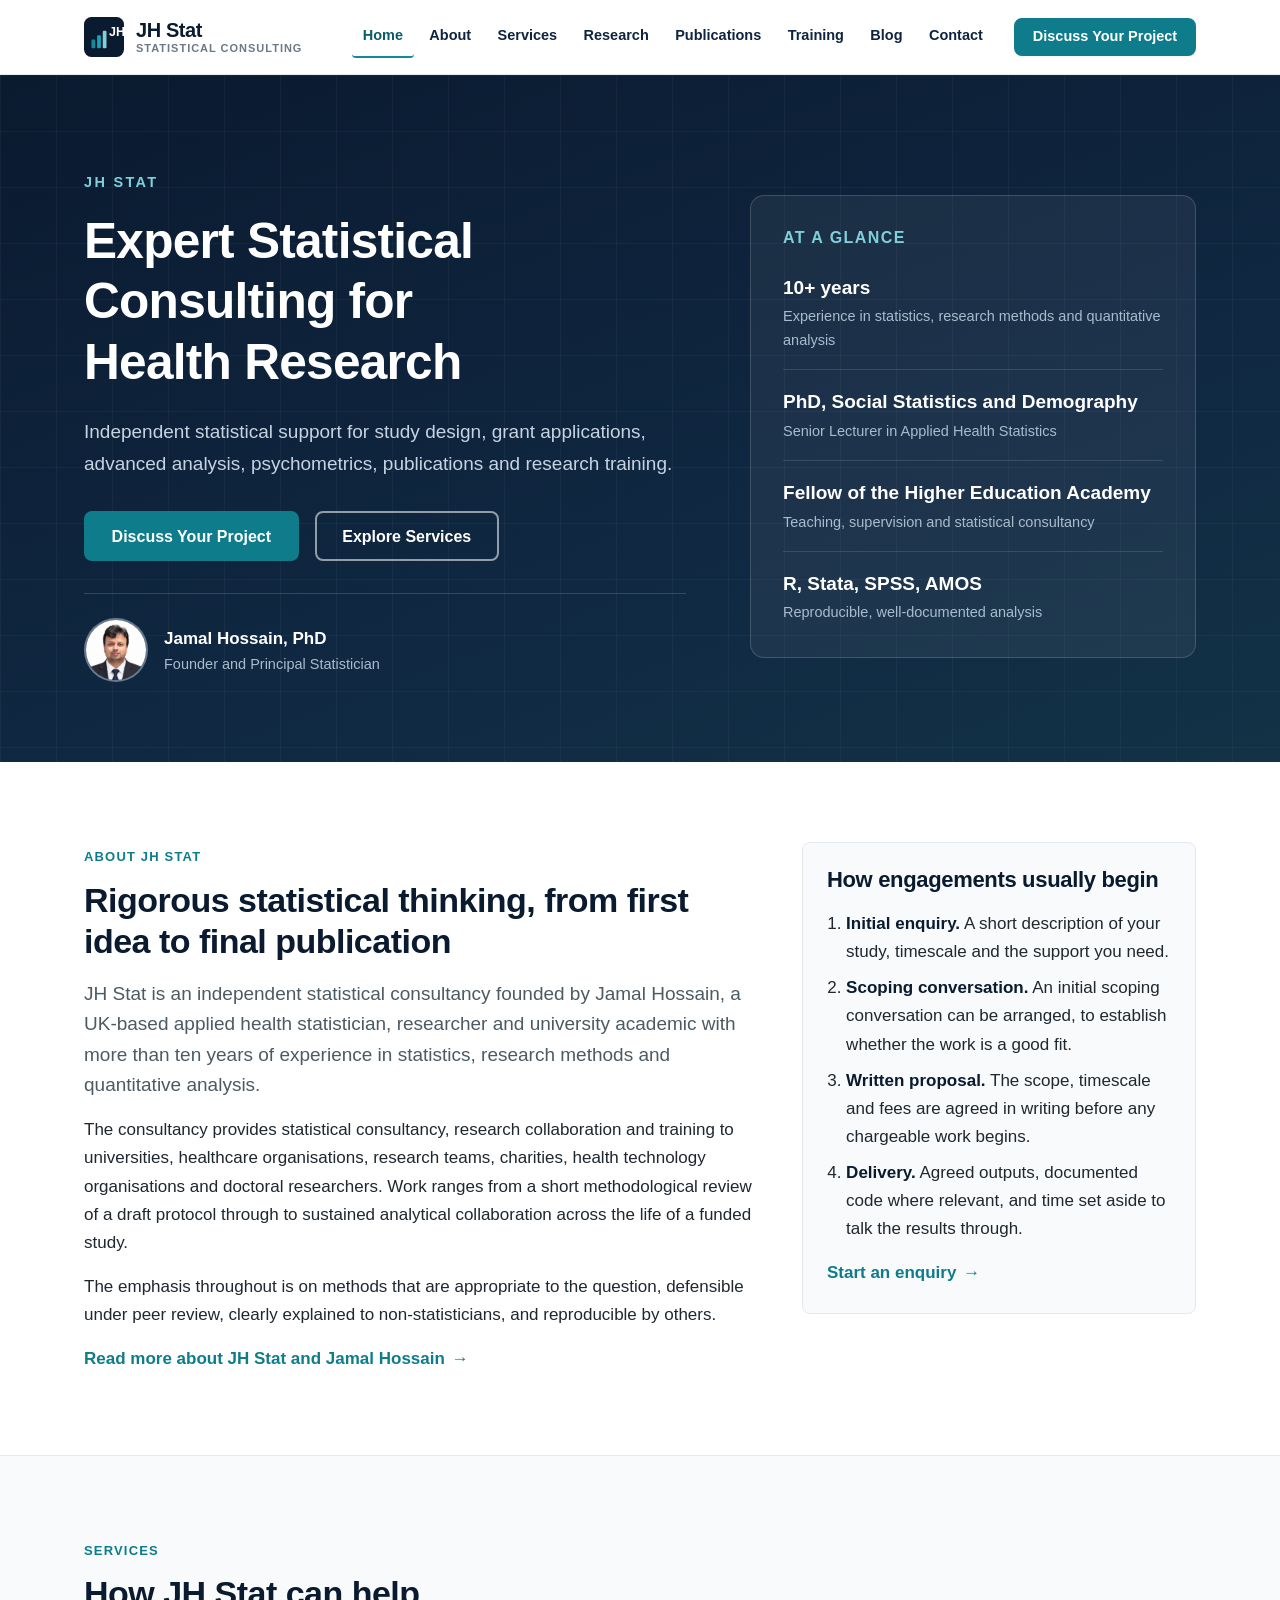
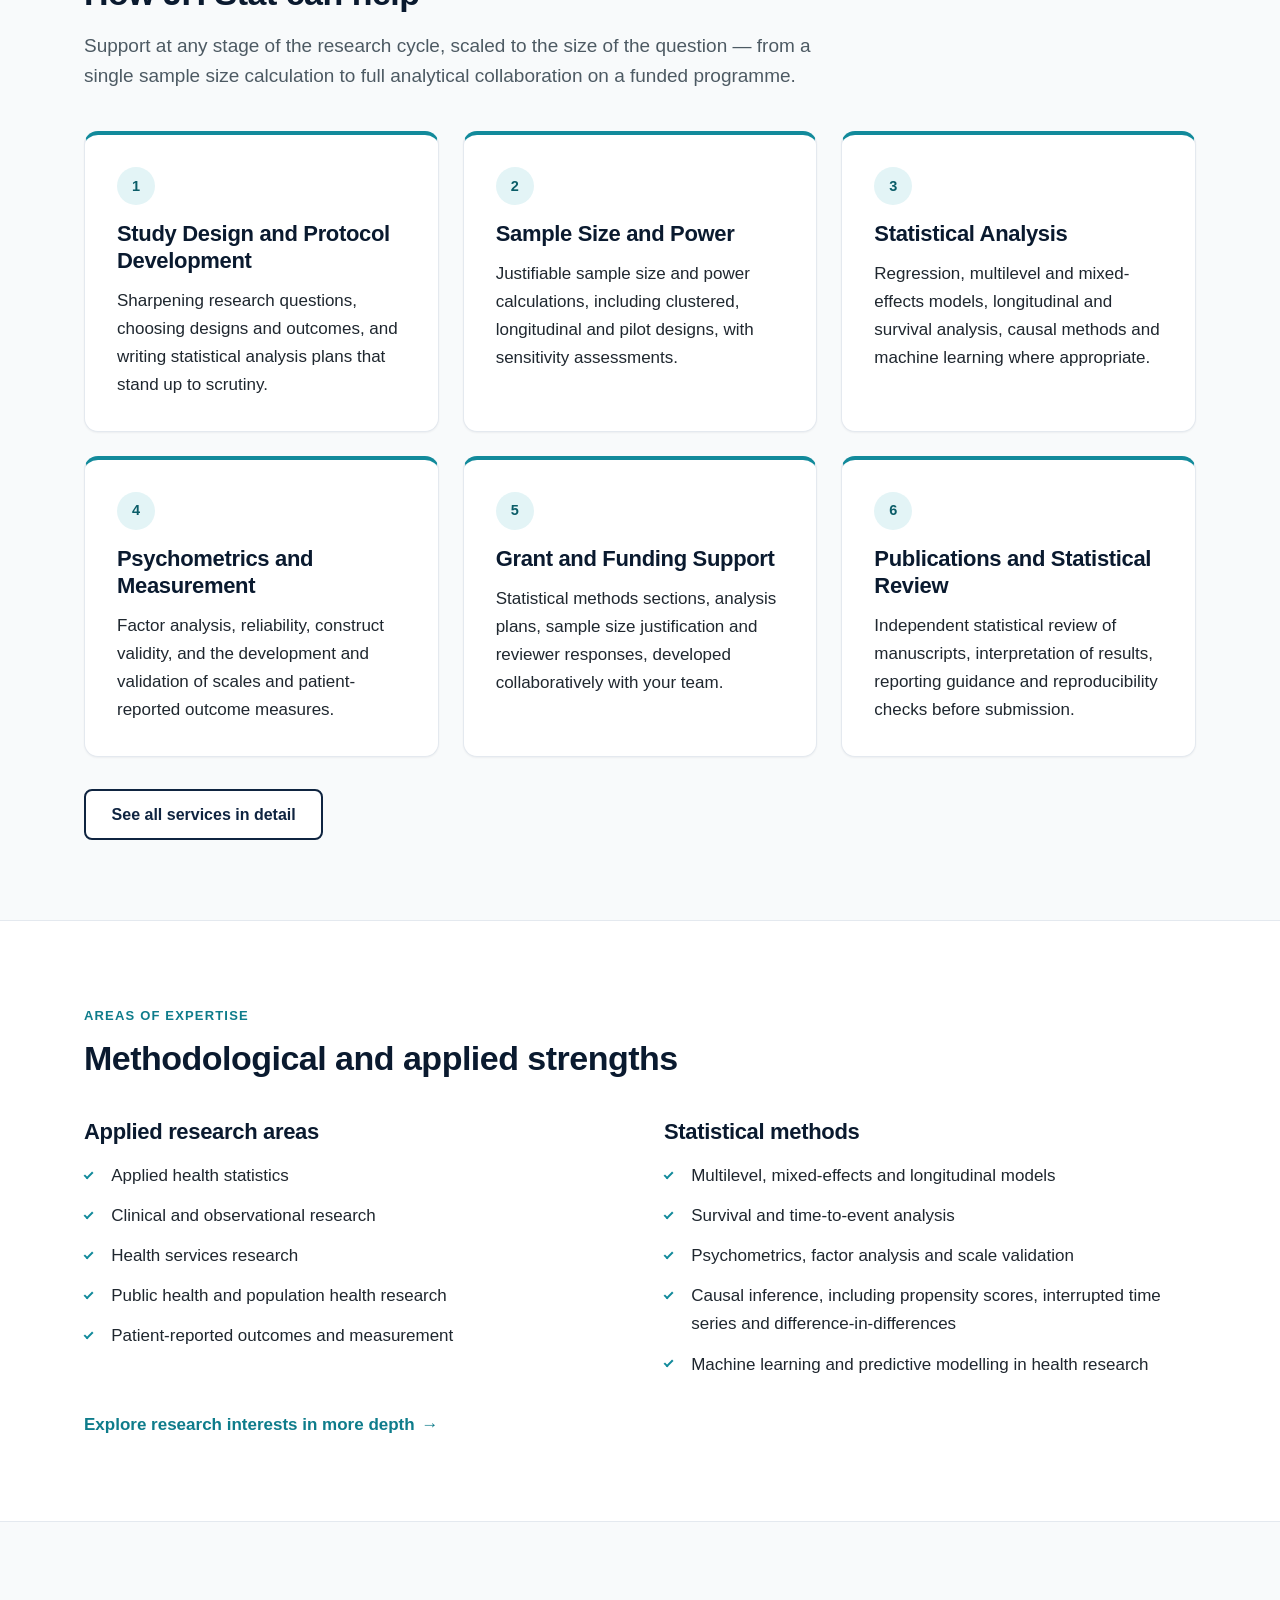
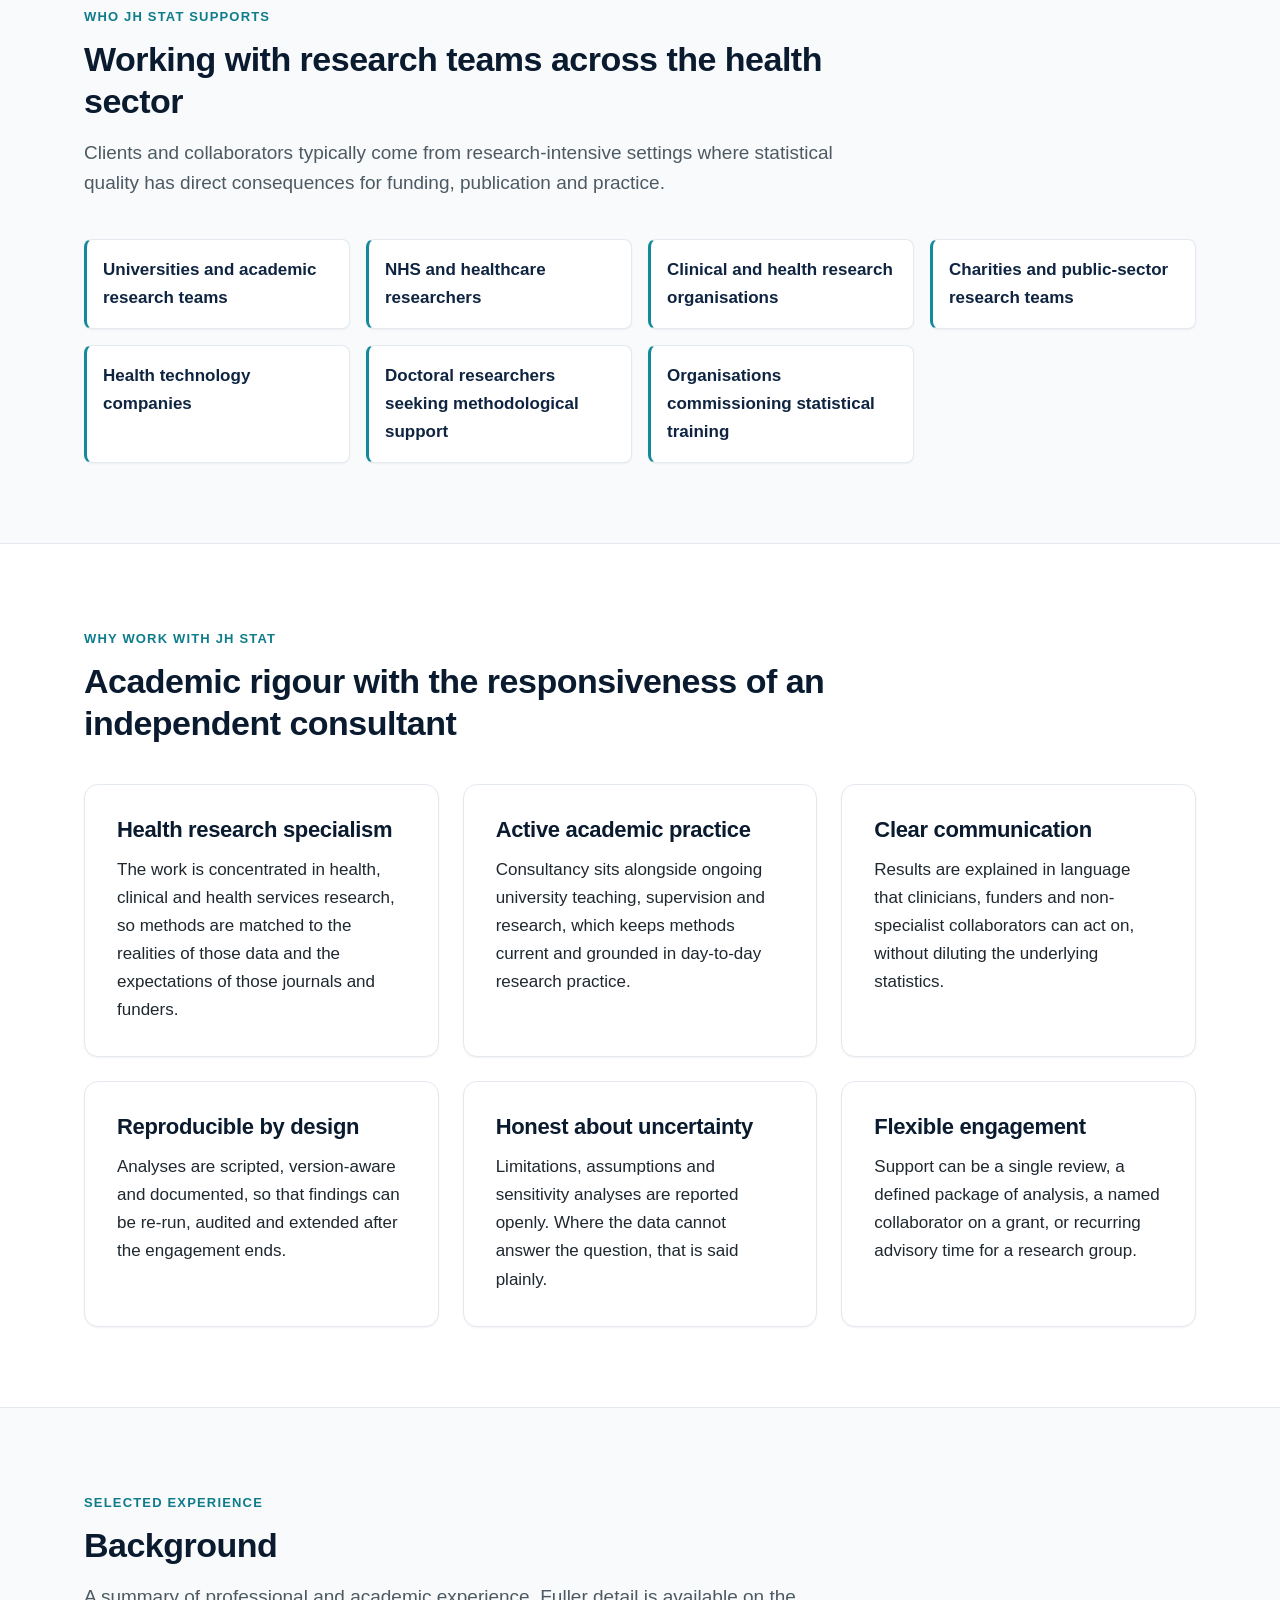
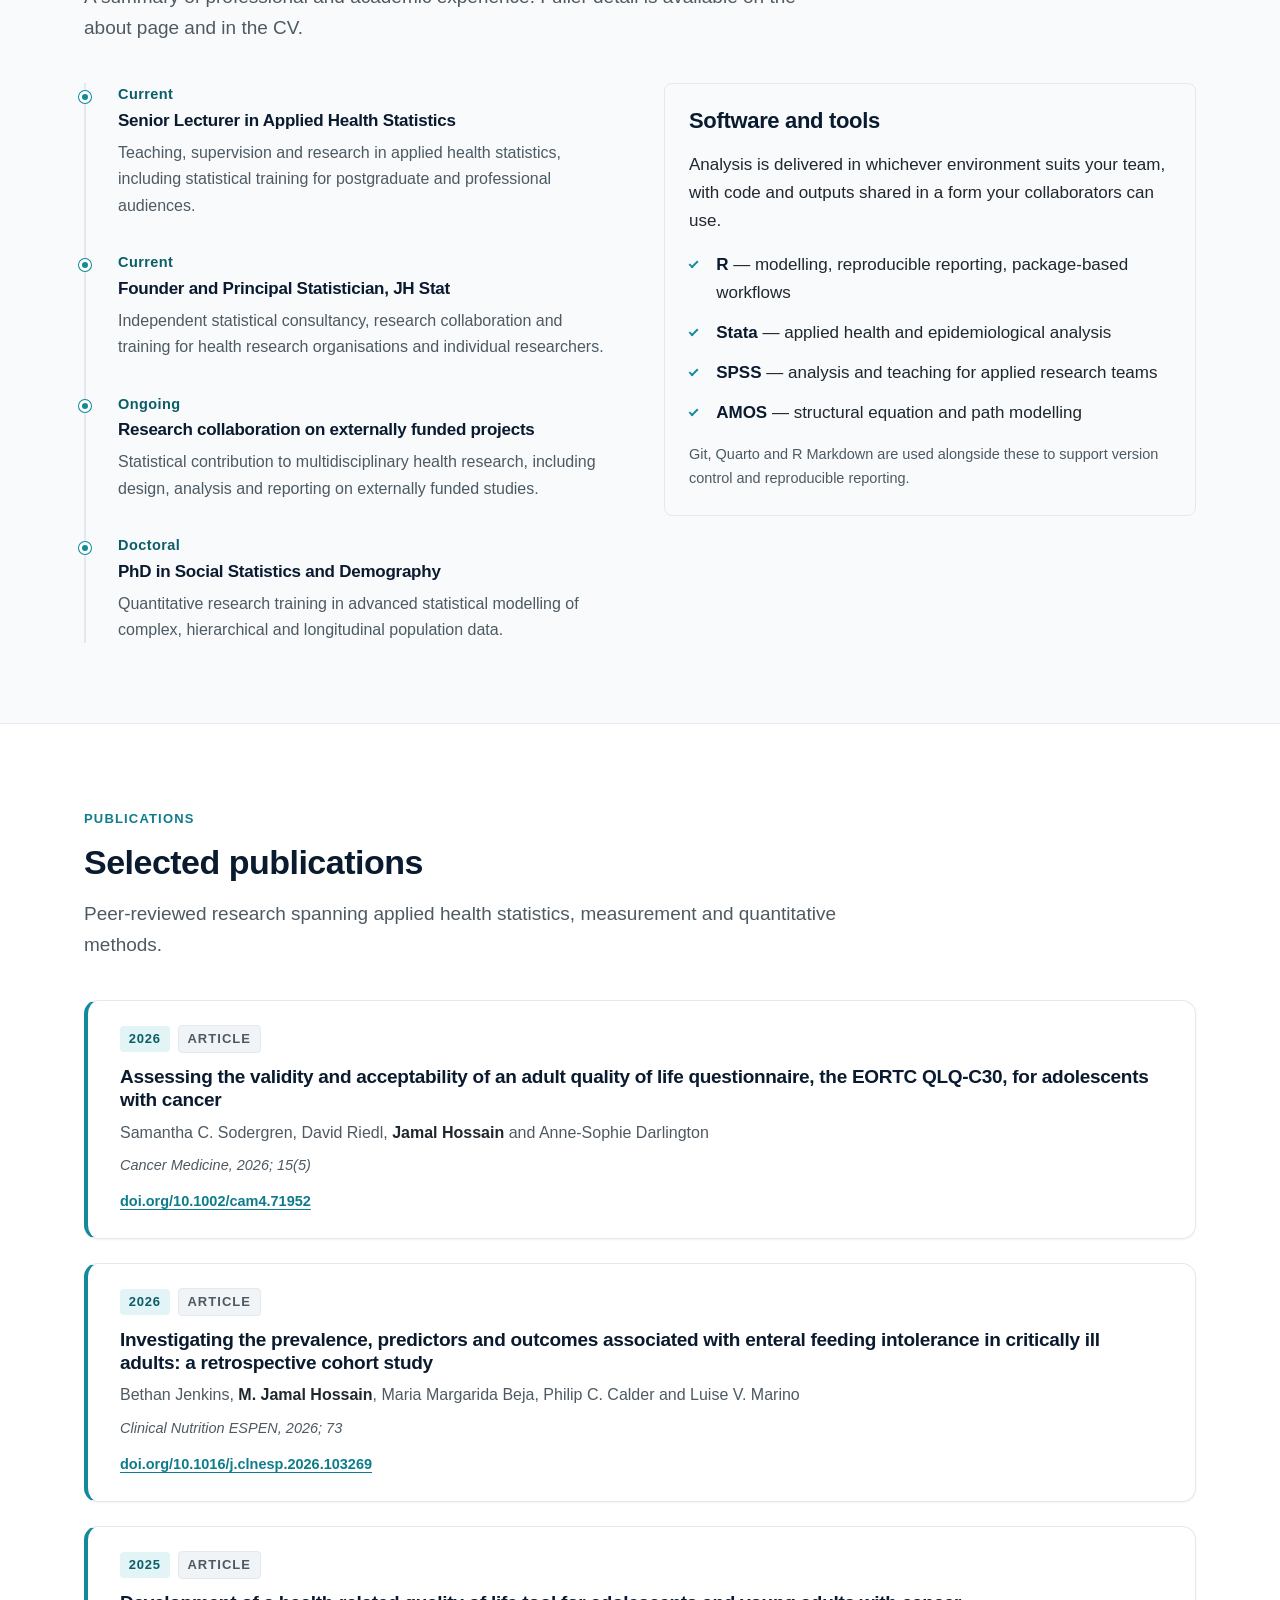
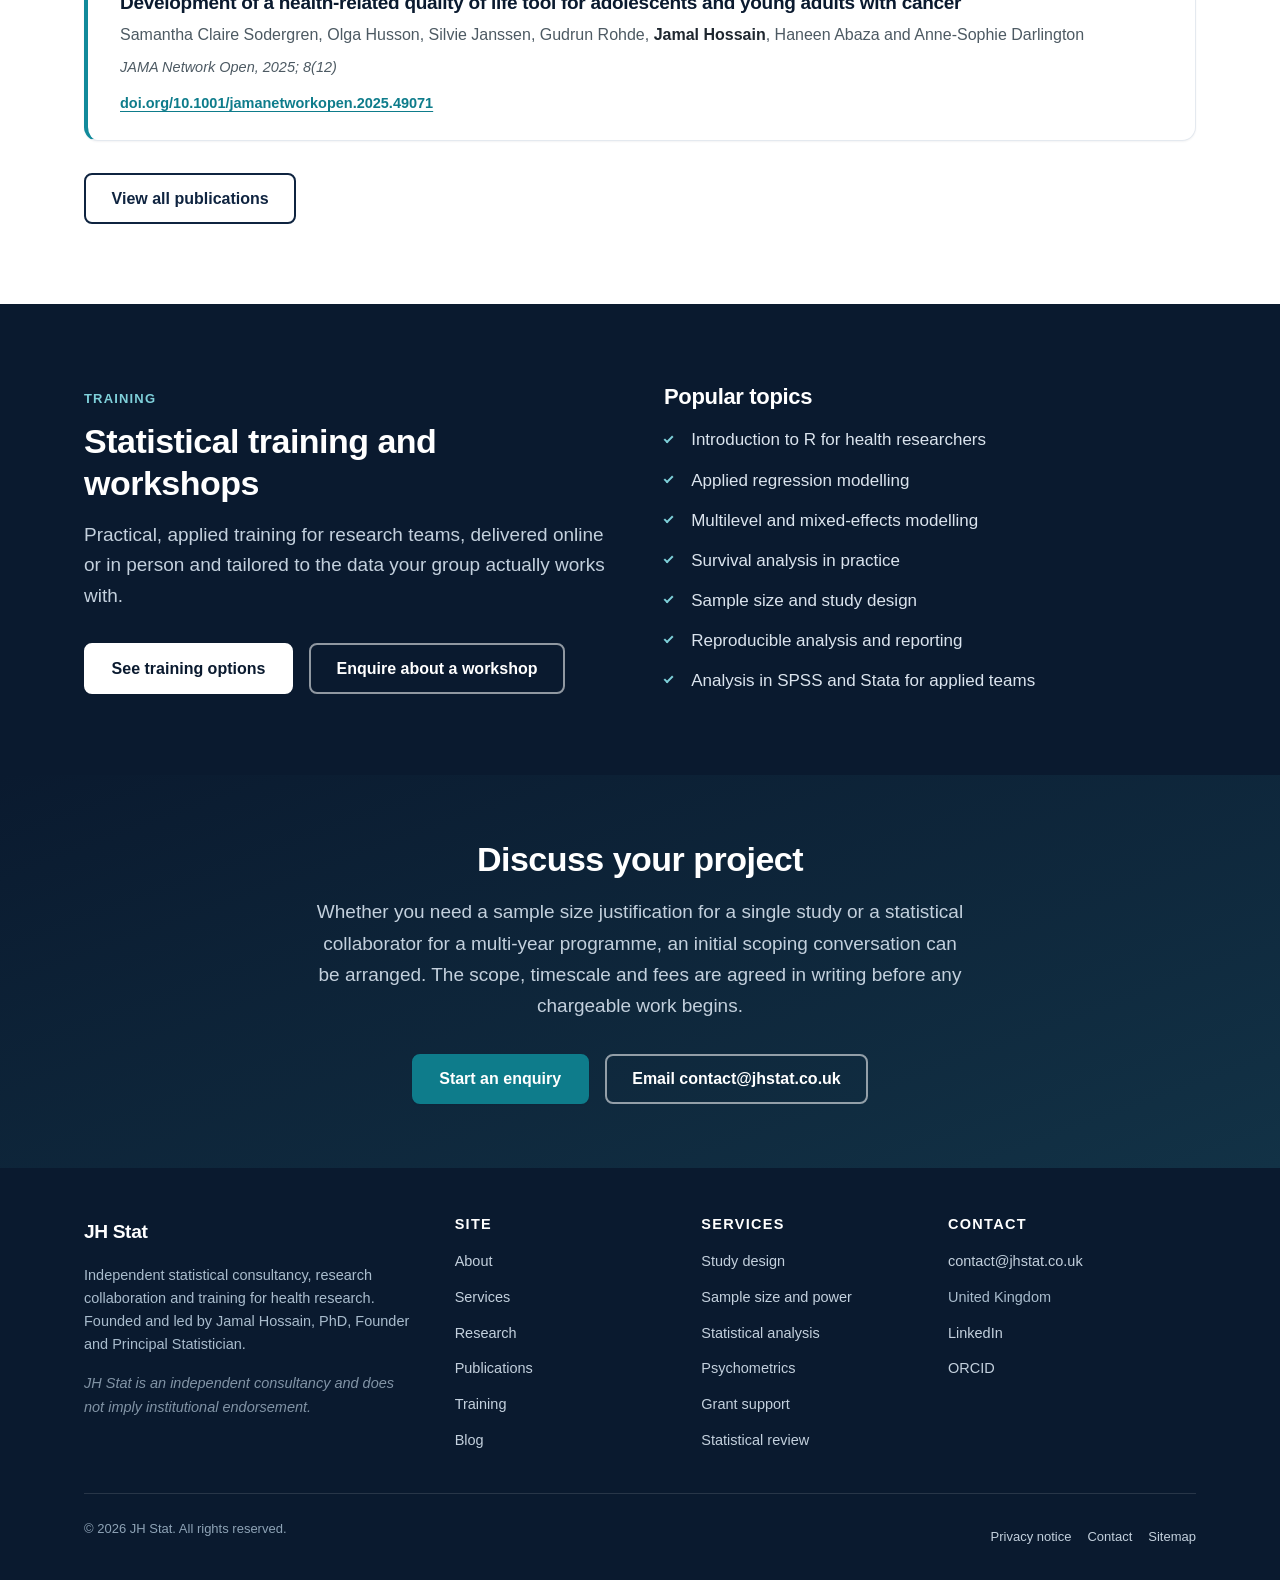
==== commit eaeda0df: "Use contact address for public enquiries and clarify email routing" ====
--- a/index.html
+++ b/index.html
@@ -50,7 +50,7 @@
         "alternateName": "JH Stat Statistical Consulting",
         "url": "https://jhstat.co.uk/",
         "description": "Independent statistical consultancy, research collaboration and training for health research, led by Jamal Hossain, PhD.",
-        "email": "jamal@jhstat.co.uk",
+        "email": "contact@jhstat.co.uk",
         "slogan": "Expert Statistical Consulting for Health Research",
         "areaServed": {
           "@type": "Country",
@@ -619,7 +619,7 @@
         </p>
         <div class="btn-group btn-group--centred">
           <a class="btn btn--primary" href="contact.html">Start an enquiry</a>
-          <a class="btn btn--ghost" href="mailto:jamal@jhstat.co.uk">Email jamal@jhstat.co.uk</a>
+          <a class="btn btn--ghost" href="mailto:contact@jhstat.co.uk">Email contact@jhstat.co.uk</a>
         </div>
       </div>
     </section>
@@ -670,7 +670,7 @@
         <div>
           <h2>Contact</h2>
           <ul class="footer-list">
-            <li><a href="mailto:jamal@jhstat.co.uk">jamal@jhstat.co.uk</a></li>
+            <li><a href="mailto:contact@jhstat.co.uk">contact@jhstat.co.uk</a></li>
             <li>United Kingdom</li>
             <li><a href="https://www.linkedin.com/in/dr-m-jamal-hossain-fhea-47050071" rel="noopener">LinkedIn</a></li>
             <li><a href="https://orcid.org/0000-0002-2728-1055" rel="noopener">ORCID</a></li>
--- a/css/style.css
+++ b/css/style.css
@@ -1543,6 +1543,34 @@
   font-weight: 700;
 }
 
+/* Confirmation shown after the enquiry form hands a draft to the visitor's
+   email application. Hidden until the handler fills it in. */
+.form__status {
+  border-left: 4px solid var(--accent-500);
+  background: var(--accent-100);
+  border-radius: var(--radius-sm);
+  padding: var(--space-3) var(--space-4);
+  color: var(--colour-text);
+}
+
+.form__status[hidden] {
+  display: none;
+}
+
+/* Without JavaScript the submit button cannot build the mailto: draft, so it
+   is hidden and the direct-email fallback is shown in its place. */
+.form__nojs {
+  display: none;
+}
+
+html:not(.js) .form__nojs {
+  display: block;
+}
+
+html:not(.js) .form__submit {
+  display: none;
+}
+
 input[type="text"],
 input[type="email"],
 input[type="tel"],
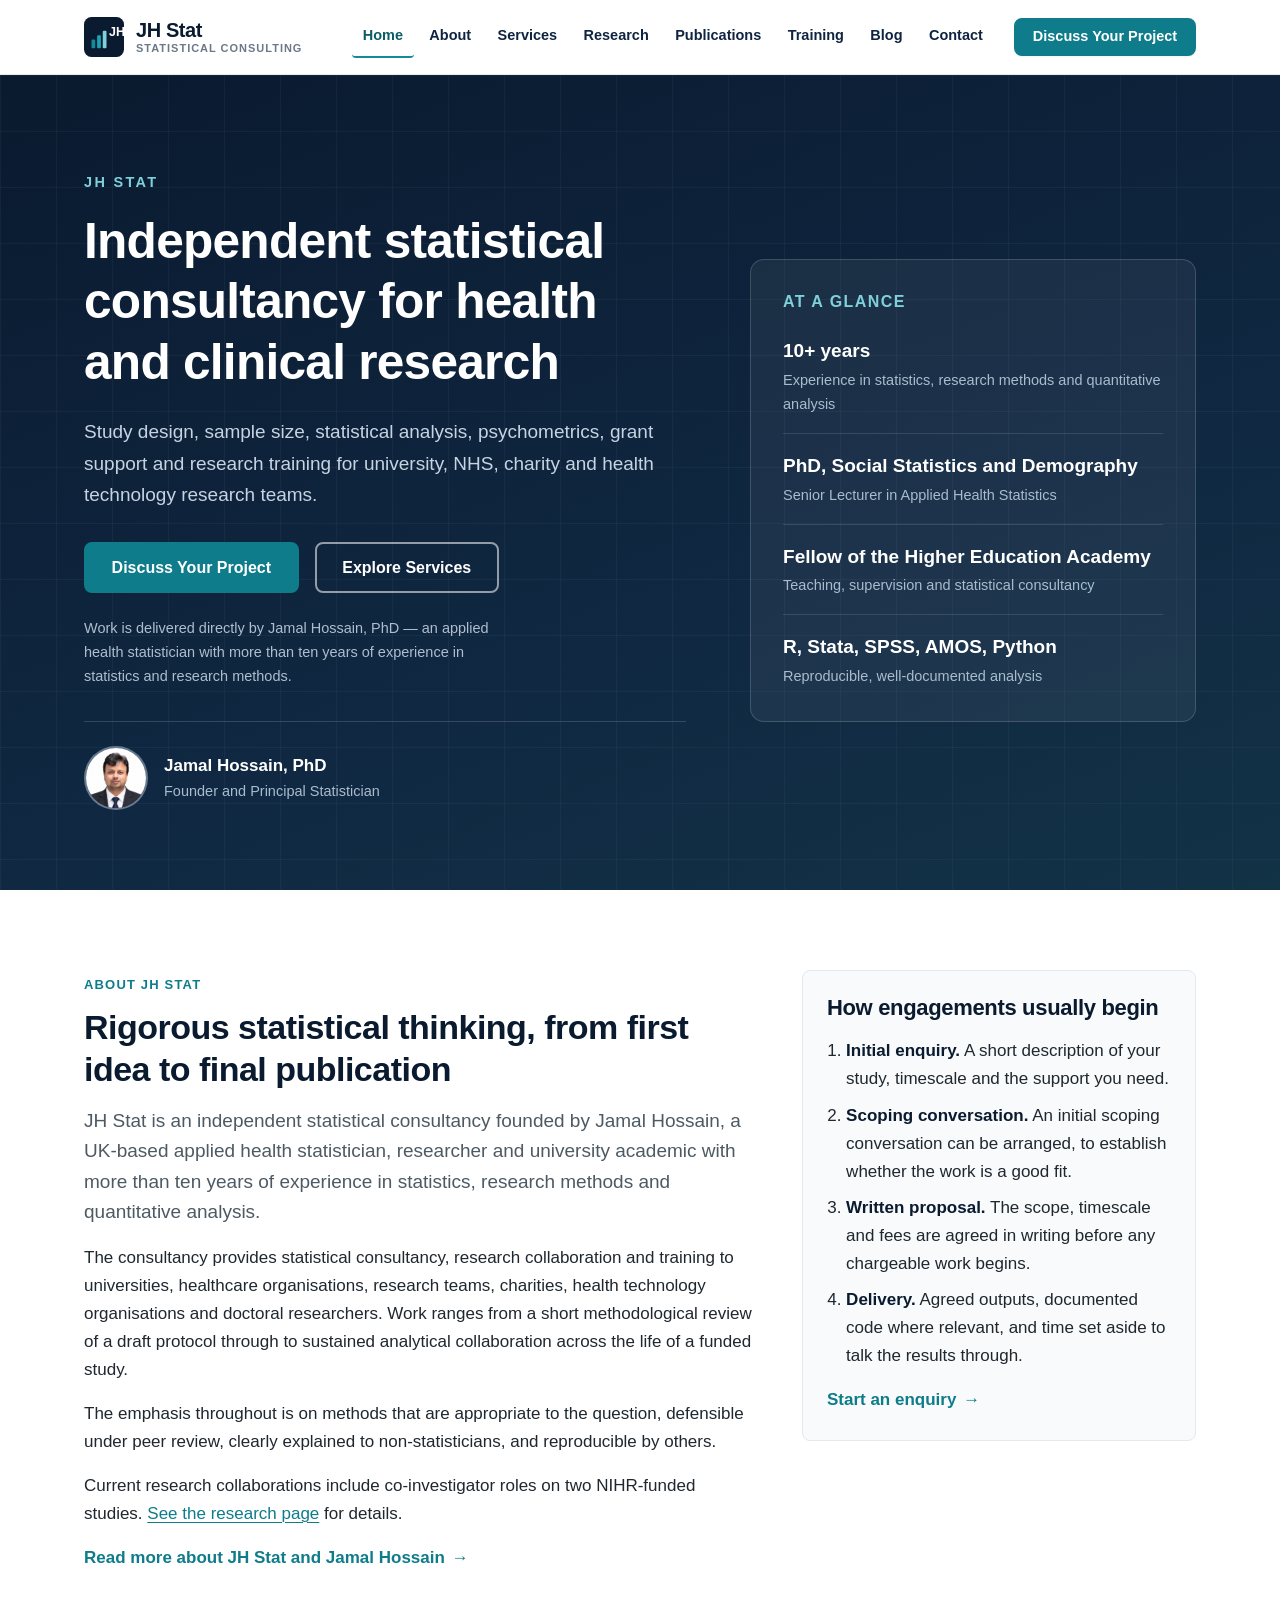
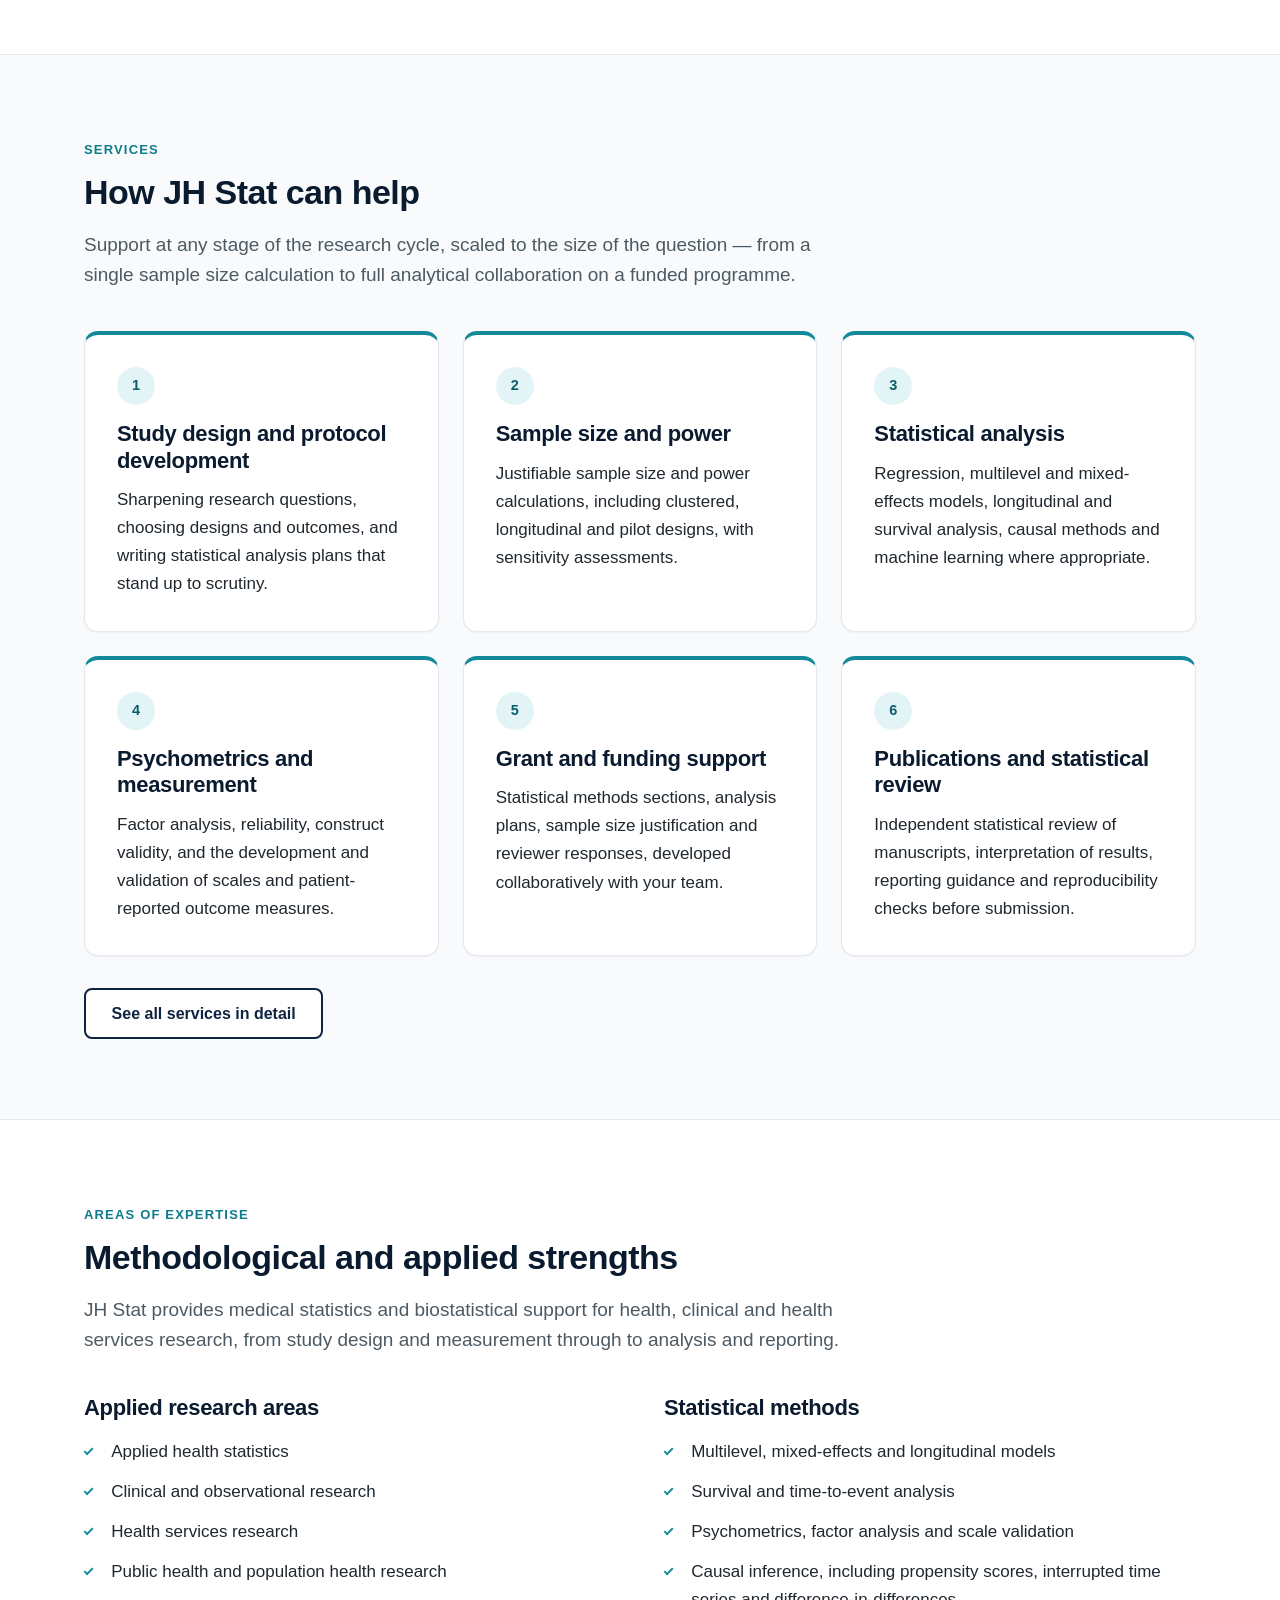
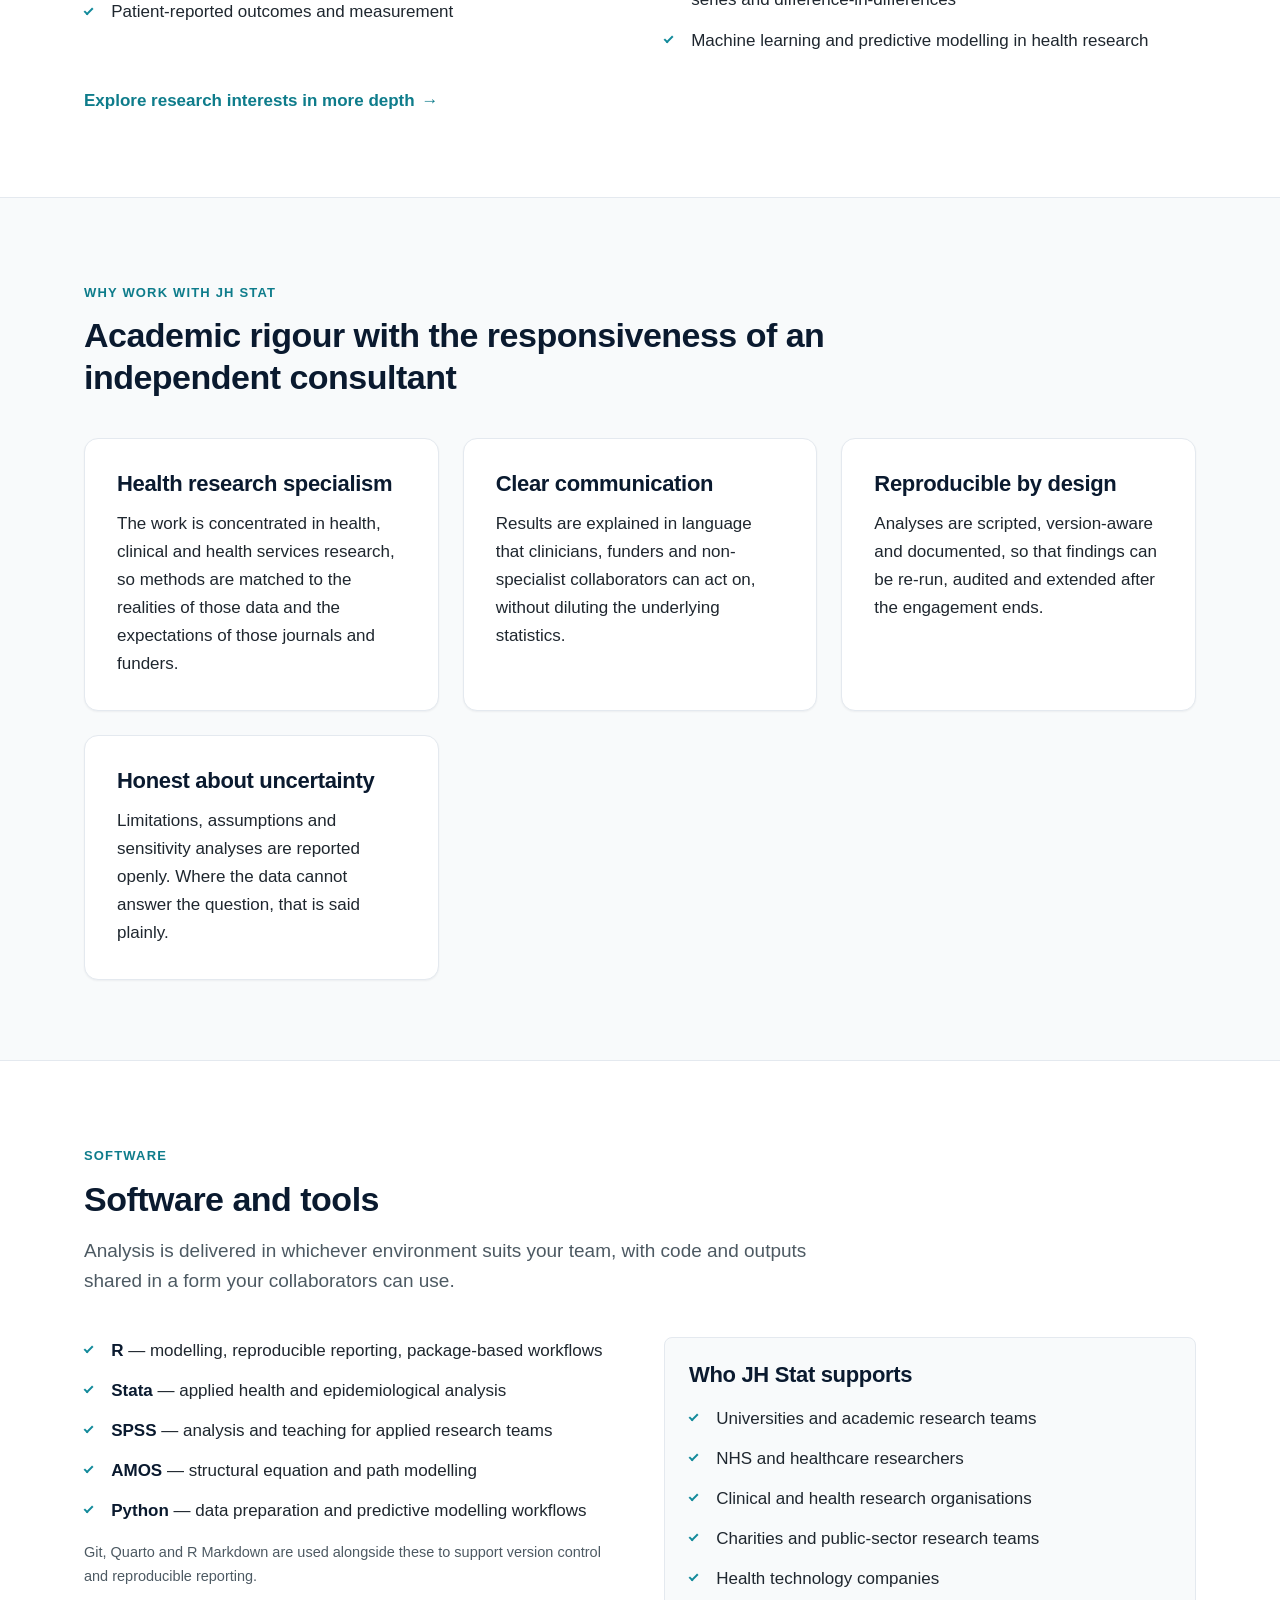
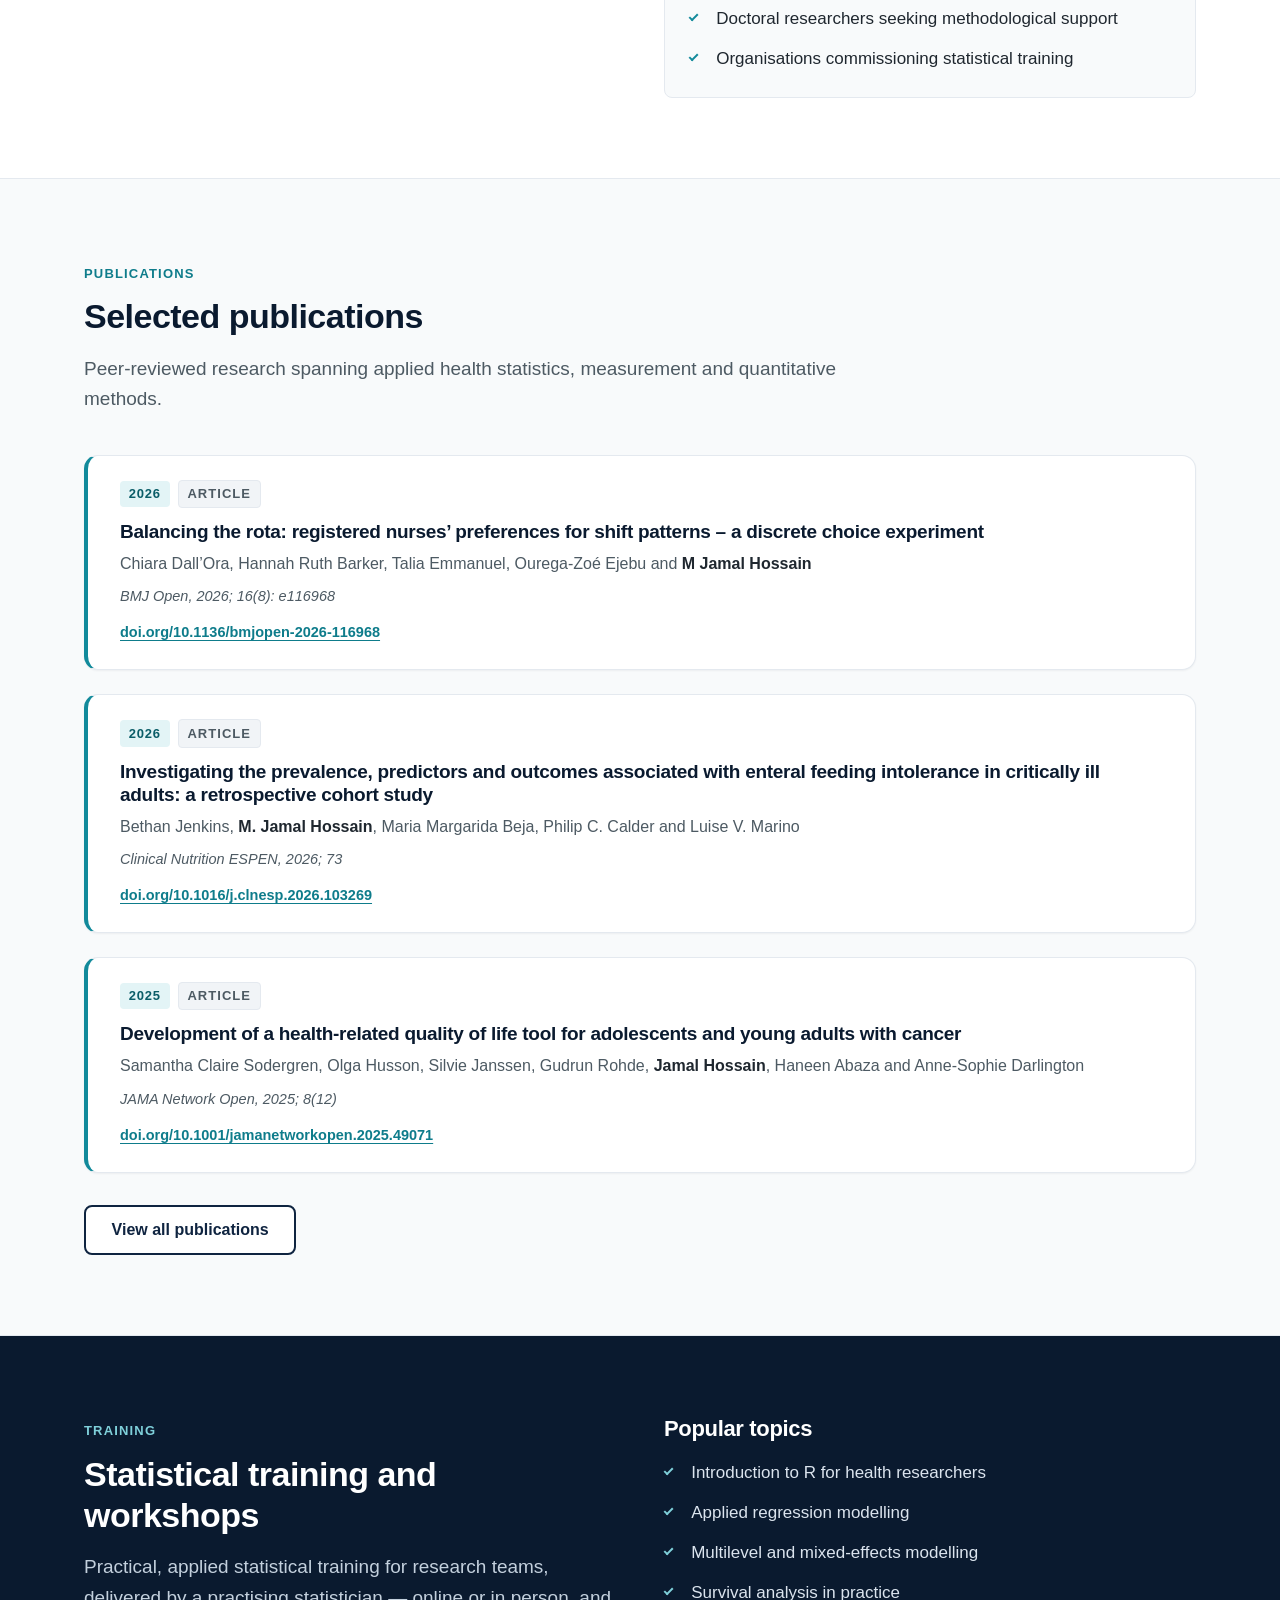
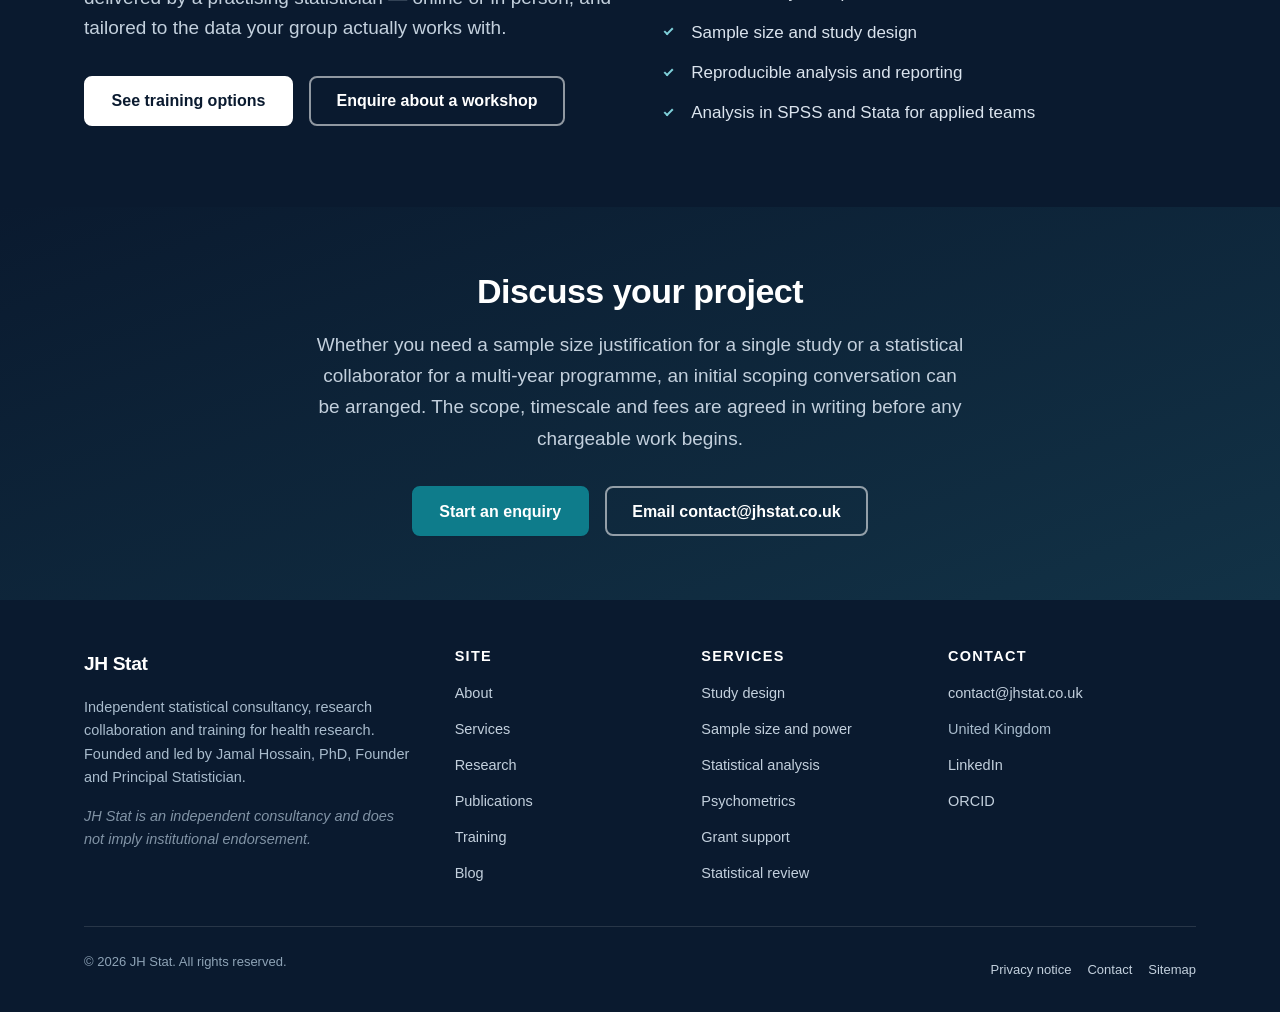
==== commit c4b1f5ba: "Improve home page positioning and research credibility Co-Authored-By: Claude Opus 5 <noreply@anthro" ====
--- a/index.html
+++ b/index.html
@@ -5,8 +5,8 @@
   <meta name="viewport" content="width=device-width, initial-scale=1">
 
   <!-- ===== SEO ===== -->
-  <title>JH Stat | Expert Statistical Consulting for Health Research</title>
-  <meta name="description" content="JH Stat provides independent statistical consultancy for health research: study design, sample size, advanced analysis, psychometrics, grant support and research training. Led by Jamal Hossain, PhD.">
+  <title>Statistical Consultancy for Health Research | JH Stat</title>
+  <meta name="description" content="Independent statistical consultancy for health and clinical research: study design, sample size, analysis, psychometrics, grant support and research training.">
   <link rel="canonical" href="https://jhstat.co.uk/">
   <meta name="author" content="Jamal Hossain">
   <meta name="robots" content="index, follow">
@@ -16,22 +16,20 @@
   <meta property="og:type" content="website">
   <meta property="og:site_name" content="JH Stat">
   <meta property="og:locale" content="en_GB">
-  <meta property="og:title" content="JH Stat | Expert Statistical Consulting for Health Research">
+  <meta property="og:title" content="Statistical Consultancy for Health Research | JH Stat">
   <meta property="og:description" content="Independent statistical support for study design, grant applications, advanced analysis, psychometrics, publications and research training.">
   <meta property="og:url" content="https://jhstat.co.uk/">
   <meta property="og:image" content="https://jhstat.co.uk/images/og-image.png">
   <meta property="og:image:width" content="1200">
   <meta property="og:image:height" content="630">
-  <meta property="og:image:alt" content="JH Stat — expert statistical consulting for health research">
+  <meta property="og:image:alt" content="JH Stat — independent statistical consultancy for health and clinical research">
   <meta name="twitter:card" content="summary_large_image">
-  <meta name="twitter:title" content="JH Stat | Expert Statistical Consulting for Health Research">
+  <meta name="twitter:title" content="Statistical Consultancy for Health Research | JH Stat">
   <meta name="twitter:description" content="Independent statistical support for study design, grant applications, advanced analysis, psychometrics, publications and research training.">
   <meta name="twitter:image" content="https://jhstat.co.uk/images/og-image.png">
 
   <!-- ===== Icons and styles ===== -->
   <link rel="icon" href="favicon.svg" type="image/svg+xml">
-  <!-- TODO (optional): add images/apple-touch-icon.png then uncomment
-  <link rel="apple-touch-icon" href="images/apple-touch-icon.png"> -->
   <!-- Marks the document as JavaScript-enabled before the stylesheet is applied, so the
        reveal-on-scroll animations never flash. Without JavaScript the CSS rule
        html:not(.js) .reveal keeps all content permanently visible. -->
@@ -51,7 +49,7 @@
         "url": "https://jhstat.co.uk/",
         "description": "Independent statistical consultancy, research collaboration and training for health research, led by Jamal Hossain, PhD.",
         "email": "contact@jhstat.co.uk",
-        "slogan": "Expert Statistical Consulting for Health Research",
+        "slogan": "Independent statistical consultancy for health and clinical research",
         "areaServed": {
           "@type": "Country",
           "name": "United Kingdom"
@@ -92,7 +90,7 @@
         "jobTitle": "Founder and Principal Statistician",
         "description": "UK-based applied health statistician, researcher and university academic with more than ten years of experience in statistics, research methods and quantitative analysis.",
         "email": "jamal@jhstat.co.uk",
-        "url": "https://jhstat.co.uk/about.html",
+        "url": "https://jhstat.co.uk/about",
         "nationality": { "@type": "Country", "name": "United Kingdom" },
         "worksFor": { "@id": "https://jhstat.co.uk/#organisation" },
         "image": "https://jhstat.co.uk/images/jamal-hossain.jpg",
@@ -128,7 +126,7 @@
   <header class="site-header">
     <div class="container header-inner">
 
-      <a class="brand" href="index.html" aria-label="JH Stat — home page">
+      <a class="brand" href="/" aria-label="JH Stat — home page">
         <svg class="brand__mark" viewBox="0 0 64 64" aria-hidden="true" focusable="false">
           <rect width="64" height="64" rx="12" fill="#0a1a2f"></rect>
           <rect x="12" y="36" width="6" height="14" rx="1.5" fill="#128a9b"></rect>
@@ -149,16 +147,16 @@
 
       <nav class="nav" id="primary-navigation" aria-label="Primary">
         <ul class="nav__list">
-          <li><a class="nav__link" href="index.html" aria-current="page">Home</a></li>
-          <li><a class="nav__link" href="about.html">About</a></li>
-          <li><a class="nav__link" href="services.html">Services</a></li>
-          <li><a class="nav__link" href="research.html">Research</a></li>
-          <li><a class="nav__link" href="publications.html">Publications</a></li>
-          <li><a class="nav__link" href="training.html">Training</a></li>
-          <li><a class="nav__link" href="blog.html">Blog</a></li>
-          <li><a class="nav__link" href="contact.html">Contact</a></li>
+          <li><a class="nav__link" href="/" aria-current="page">Home</a></li>
+          <li><a class="nav__link" href="/about">About</a></li>
+          <li><a class="nav__link" href="/services">Services</a></li>
+          <li><a class="nav__link" href="/research">Research</a></li>
+          <li><a class="nav__link" href="/publications">Publications</a></li>
+          <li><a class="nav__link" href="/training">Training</a></li>
+          <li><a class="nav__link" href="/blog">Blog</a></li>
+          <li><a class="nav__link" href="/contact">Contact</a></li>
         </ul>
-        <a class="btn btn--primary btn--small nav__cta" href="contact.html">Discuss Your Project</a>
+        <a class="btn btn--primary btn--small nav__cta" href="/contact">Discuss Your Project</a>
       </nav>
 
     </div>
@@ -173,16 +171,21 @@
 
           <div>
             <p class="hero__brandline">JH Stat</p>
-            <h1>Expert Statistical Consulting for Health Research</h1>
+            <h1>Independent statistical consultancy for health and clinical research</h1>
             <p class="hero__text">
-              Independent statistical support for study design, grant applications, advanced
-              analysis, psychometrics, publications and research training.
+              Study design, sample size, statistical analysis, psychometrics, grant support and
+              research training for university, NHS, charity and health technology research teams.
             </p>
 
             <div class="btn-group">
-              <a class="btn btn--primary" href="contact.html">Discuss Your Project</a>
-              <a class="btn btn--ghost" href="services.html">Explore Services</a>
+              <a class="btn btn--primary" href="/contact">Discuss Your Project</a>
+              <a class="btn btn--ghost" href="/services">Explore Services</a>
             </div>
+
+            <p class="hero__credibility">
+              Work is delivered directly by Jamal Hossain, PhD — an applied health statistician
+              with more than ten years of experience in statistics and research methods.
+            </p>
 
             <div class="hero__person">
               <!-- Above the fold: load eagerly and at high priority so it does not
@@ -213,7 +216,7 @@
                 <span>Teaching, supervision and statistical consultancy</span>
               </li>
               <li>
-                <b>R, Stata, SPSS, AMOS</b>
+                <b>R, Stata, SPSS, AMOS, Python</b>
                 <span>Reproducible, well-documented analysis</span>
               </li>
             </ul>
@@ -248,7 +251,11 @@
               under peer review, clearly explained to non-statisticians, and reproducible by others.
             </p>
             <p>
-              <a class="link-arrow" href="about.html">Read more about JH Stat and Jamal Hossain</a>
+              Current research collaborations include co-investigator roles on two NIHR-funded
+              studies. <a href="/research">See the research page</a> for details.
+            </p>
+            <p>
+              <a class="link-arrow" href="/about">Read more about JH Stat and Jamal Hossain</a>
             </p>
           </div>
 
@@ -261,7 +268,7 @@
               <li><strong>Delivery.</strong> Agreed outputs, documented code where relevant, and time set aside to talk the results through.</li>
             </ol>
             <p class="mt-4">
-              <a class="link-arrow" href="contact.html">Start an enquiry</a>
+              <a class="link-arrow" href="/contact">Start an enquiry</a>
             </p>
           </div>
 
@@ -286,44 +293,44 @@
 
           <article class="card card--hover card--accent reveal">
             <span class="card__number" aria-hidden="true">1</span>
-            <h3>Study Design and Protocol Development</h3>
+            <h3>Study design and protocol development</h3>
             <p>Sharpening research questions, choosing designs and outcomes, and writing statistical analysis plans that stand up to scrutiny.</p>
           </article>
 
           <article class="card card--hover card--accent reveal">
             <span class="card__number" aria-hidden="true">2</span>
-            <h3>Sample Size and Power</h3>
+            <h3>Sample size and power</h3>
             <p>Justifiable sample size and power calculations, including clustered, longitudinal and pilot designs, with sensitivity assessments.</p>
           </article>
 
           <article class="card card--hover card--accent reveal">
             <span class="card__number" aria-hidden="true">3</span>
-            <h3>Statistical Analysis</h3>
+            <h3>Statistical analysis</h3>
             <p>Regression, multilevel and mixed-effects models, longitudinal and survival analysis, causal methods and machine learning where appropriate.</p>
           </article>
 
           <article class="card card--hover card--accent reveal">
             <span class="card__number" aria-hidden="true">4</span>
-            <h3>Psychometrics and Measurement</h3>
+            <h3>Psychometrics and measurement</h3>
             <p>Factor analysis, reliability, construct validity, and the development and validation of scales and patient-reported outcome measures.</p>
           </article>
 
           <article class="card card--hover card--accent reveal">
             <span class="card__number" aria-hidden="true">5</span>
-            <h3>Grant and Funding Support</h3>
+            <h3>Grant and funding support</h3>
             <p>Statistical methods sections, analysis plans, sample size justification and reviewer responses, developed collaboratively with your team.</p>
           </article>
 
           <article class="card card--hover card--accent reveal">
             <span class="card__number" aria-hidden="true">6</span>
-            <h3>Publications and Statistical Review</h3>
+            <h3>Publications and statistical review</h3>
             <p>Independent statistical review of manuscripts, interpretation of results, reporting guidance and reproducibility checks before submission.</p>
           </article>
 
         </div>
 
         <div class="btn-group">
-          <a class="btn btn--secondary" href="services.html">See all services in detail</a>
+          <a class="btn btn--secondary" href="/services">See all services in detail</a>
         </div>
 
       </div>
@@ -336,6 +343,11 @@
         <div class="section-head">
           <p class="eyebrow">Areas of expertise</p>
           <h2 id="expertise-heading">Methodological and applied strengths</h2>
+          <p class="lead">
+            JH Stat provides medical statistics and biostatistical support for health, clinical and
+            health services research, from study design and measurement through to analysis and
+            reporting.
+          </p>
         </div>
 
         <div class="grid grid--split">
@@ -363,40 +375,17 @@
         </div>
 
         <p class="mt-6">
-          <a class="link-arrow" href="research.html">Explore research interests in more depth</a>
+          <a class="link-arrow" href="/research">Explore research interests in more depth</a>
         </p>
 
       </div>
     </section>
 
-    <!-- ================= 5. WHO JH STAT SUPPORTS ================= -->
-    <section class="section section--alt" aria-labelledby="audience-heading">
-      <div class="container">
-
-        <div class="section-head">
-          <p class="eyebrow">Who JH Stat supports</p>
-          <h2 id="audience-heading">Working with research teams across the health sector</h2>
-          <p class="lead">
-            Clients and collaborators typically come from research-intensive settings where
-            statistical quality has direct consequences for funding, publication and practice.
-          </p>
-        </div>
-
-        <ul class="audience-list reveal">
-          <li>Universities and academic research teams</li>
-          <li>NHS and healthcare researchers</li>
-          <li>Clinical and health research organisations</li>
-          <li>Charities and public-sector research teams</li>
-          <li>Health technology companies</li>
-          <li>Doctoral researchers seeking methodological support</li>
-          <li>Organisations commissioning statistical training</li>
-        </ul>
-
-      </div>
-    </section>
-
-    <!-- ================= 6. WHY WORK WITH JH STAT ================= -->
-    <section class="section" aria-labelledby="why-heading">
+    <!-- The "Who JH Stat supports" list now sits alongside the software panel further
+         down the page, so that the audience is answered once rather than twice. -->
+
+    <!-- ================= 5. WHY WORK WITH JH STAT ================= -->
+    <section class="section section--alt" aria-labelledby="why-heading">
       <div class="container">
 
         <div class="section-head">
@@ -412,11 +401,6 @@
           </article>
 
           <article class="card reveal">
-            <h3>Active academic practice</h3>
-            <p>Consultancy sits alongside ongoing university teaching, supervision and research, which keeps methods current and grounded in day-to-day research practice.</p>
-          </article>
-
-          <article class="card reveal">
             <h3>Clear communication</h3>
             <p>Results are explained in language that clinicians, funders and non-specialist collaborators can act on, without diluting the underlying statistics.</p>
           </article>
@@ -431,75 +415,58 @@
             <p>Limitations, assumptions and sensitivity analyses are reported openly. Where the data cannot answer the question, that is said plainly.</p>
           </article>
 
-          <article class="card reveal">
-            <h3>Flexible engagement</h3>
-            <p>Support can be a single review, a defined package of analysis, a named collaborator on a grant, or recurring advisory time for a research group.</p>
-          </article>
-
         </div>
 
       </div>
     </section>
 
     <!-- ================= 7. SELECTED EXPERIENCE ================= -->
-    <section class="section section--alt" aria-labelledby="experience-heading">
+    <section class="section" aria-labelledby="experience-heading">
       <div class="container">
 
         <div class="section-head">
-          <p class="eyebrow">Selected experience</p>
-          <h2 id="experience-heading">Background</h2>
+          <p class="eyebrow">Software</p>
+          <h2 id="experience-heading">Software and tools</h2>
           <p class="lead">
-            A summary of professional and academic experience. Fuller detail is available on the
-            about page and in the CV.
+            Analysis is delivered in whichever environment suits your team, with code and outputs
+            shared in a form your collaborators can use.
           </p>
         </div>
 
         <div class="grid grid--split">
-          <ul class="timeline reveal">
-            <li>
-              <span class="timeline__period">Current</span>
-              <h3>Senior Lecturer in Applied Health Statistics</h3>
-              <p>Teaching, supervision and research in applied health statistics, including statistical training for postgraduate and professional audiences.</p>
-              <!-- TODO: add institution name and dates if you wish to state them publicly. -->
-            </li>
-            <li>
-              <span class="timeline__period">Current</span>
-              <h3>Founder and Principal Statistician, JH Stat</h3>
-              <p>Independent statistical consultancy, research collaboration and training for health research organisations and individual researchers.</p>
-            </li>
-            <li>
-              <span class="timeline__period">Ongoing</span>
-              <h3>Research collaboration on externally funded projects</h3>
-              <p>Statistical contribution to multidisciplinary health research, including design, analysis and reporting on externally funded studies.</p>
-            </li>
-            <li>
-              <span class="timeline__period">Doctoral</span>
-              <h3>PhD in Social Statistics and Demography</h3>
-              <p>Quantitative research training in advanced statistical modelling of complex, hierarchical and longitudinal population data.</p>
-            </li>
-          </ul>
-
-          <div class="panel reveal">
-            <h3>Software and tools</h3>
-            <p>Analysis is delivered in whichever environment suits your team, with code and outputs shared in a form your collaborators can use.</p>
-            <ul class="tick-list mt-4">
+          <div class="reveal">
+            <ul class="tick-list">
               <li><strong>R</strong> — modelling, reproducible reporting, package-based workflows</li>
               <li><strong>Stata</strong> — applied health and epidemiological analysis</li>
               <li><strong>SPSS</strong> — analysis and teaching for applied research teams</li>
               <li><strong>AMOS</strong> — structural equation and path modelling</li>
+              <li><strong>Python</strong> — data preparation and predictive modelling workflows</li>
             </ul>
             <p class="small mt-4 mb-0">
               Git, Quarto and R Markdown are used alongside these to support version control and
               reproducible reporting.
             </p>
           </div>
+
+          <div class="panel reveal">
+            <h3>Who JH Stat supports</h3>
+            <ul class="tick-list">
+              <li>Universities and academic research teams</li>
+              <li>NHS and healthcare researchers</li>
+              <li>Clinical and health research organisations</li>
+              <li>Charities and public-sector research teams</li>
+              <li>Health technology companies</li>
+              <li>Doctoral researchers seeking methodological support</li>
+              <li>Organisations commissioning statistical training</li>
+            </ul>
+          </div>
         </div>
 
       </div>
     </section>
 
     <!-- ================= 8. SELECTED PUBLICATIONS ================= -->
-    <section class="section" aria-labelledby="publications-heading">
+    <section class="section section--alt" aria-labelledby="publications-heading">
       <div class="container">
 
         <div class="section-head">
@@ -524,12 +491,12 @@
               <span class="pub__type">Article</span>
             </p>
             <h3 class="pub__title">
-              <a href="https://doi.org/10.1002/cam4.71952" target="_blank" rel="noopener noreferrer">Assessing the validity and acceptability of an adult quality of life questionnaire, the EORTC QLQ-C30, for adolescents with cancer</a>
+              <a href="https://doi.org/10.1136/bmjopen-2026-116968" target="_blank" rel="noopener noreferrer">Balancing the rota: registered nurses&rsquo; preferences for shift patterns &ndash; a discrete choice experiment</a>
             </h3>
-            <p class="pub__authors">Samantha C. Sodergren, David Riedl, <strong class="pub__me">Jamal Hossain</strong> and Anne-Sophie Darlington</p>
-            <p class="pub__meta">Cancer Medicine, 2026; 15(5)</p>
+            <p class="pub__authors">Chiara Dall&rsquo;Ora, Hannah Ruth Barker, Talia Emmanuel, Ourega-Zo&eacute; Ejebu and <strong class="pub__me">M Jamal Hossain</strong></p>
+            <p class="pub__meta">BMJ Open, 2026; 16(8): e116968</p>
             <p class="pub__links">
-              <a href="https://doi.org/10.1002/cam4.71952" target="_blank" rel="noopener noreferrer">doi.org/10.1002/cam4.71952</a>
+              <a href="https://doi.org/10.1136/bmjopen-2026-116968" target="_blank" rel="noopener noreferrer">doi.org/10.1136/bmjopen-2026-116968</a>
             </p>
           </li>
 
@@ -566,7 +533,7 @@
         </ul>
 
         <div class="btn-group">
-          <a class="btn btn--secondary" href="publications.html">View all publications</a>
+          <a class="btn btn--secondary" href="/publications">View all publications</a>
         </div>
 
       </div>
@@ -581,12 +548,13 @@
             <p class="eyebrow">Training</p>
             <h2 id="training-heading">Statistical training and workshops</h2>
             <p class="lead">
-              Practical, applied training for research teams, delivered online or in person and
-              tailored to the data your group actually works with.
+              Practical, applied statistical training for research teams, delivered by a practising
+              statistician — online or in person, and tailored to the data your group actually
+              works with.
             </p>
             <div class="btn-group">
-              <a class="btn btn--light" href="training.html">See training options</a>
-              <a class="btn btn--ghost" href="contact.html">Enquire about a workshop</a>
+              <a class="btn btn--light" href="/training">See training options</a>
+              <a class="btn btn--ghost" href="/contact">Enquire about a workshop</a>
             </div>
           </div>
 
@@ -618,7 +586,7 @@
           work begins.
         </p>
         <div class="btn-group btn-group--centred">
-          <a class="btn btn--primary" href="contact.html">Start an enquiry</a>
+          <a class="btn btn--primary" href="/contact">Start an enquiry</a>
           <a class="btn btn--ghost" href="mailto:contact@jhstat.co.uk">Email contact@jhstat.co.uk</a>
         </div>
       </div>
@@ -646,24 +614,24 @@
         <div>
           <h2>Site</h2>
           <ul class="footer-list">
-            <li><a href="about.html">About</a></li>
-            <li><a href="services.html">Services</a></li>
-            <li><a href="research.html">Research</a></li>
-            <li><a href="publications.html">Publications</a></li>
-            <li><a href="training.html">Training</a></li>
-            <li><a href="blog.html">Blog</a></li>
+            <li><a href="/about">About</a></li>
+            <li><a href="/services">Services</a></li>
+            <li><a href="/research">Research</a></li>
+            <li><a href="/publications">Publications</a></li>
+            <li><a href="/training">Training</a></li>
+            <li><a href="/blog">Blog</a></li>
           </ul>
         </div>
 
         <div>
           <h2>Services</h2>
           <ul class="footer-list">
-            <li><a href="services.html#study-design">Study design</a></li>
-            <li><a href="services.html#sample-size">Sample size and power</a></li>
-            <li><a href="services.html#analysis">Statistical analysis</a></li>
-            <li><a href="services.html#psychometrics">Psychometrics</a></li>
-            <li><a href="services.html#grants">Grant support</a></li>
-            <li><a href="services.html#review">Statistical review</a></li>
+            <li><a href="/services#study-design">Study design</a></li>
+            <li><a href="/services#sample-size">Sample size and power</a></li>
+            <li><a href="/services#analysis">Statistical analysis</a></li>
+            <li><a href="/services#psychometrics">Psychometrics</a></li>
+            <li><a href="/services#grants">Grant support</a></li>
+            <li><a href="/services#review">Statistical review</a></li>
           </ul>
         </div>
 
@@ -682,8 +650,8 @@
       <div class="footer-bottom">
         <p>&copy; <span data-current-year>2026</span> JH Stat. All rights reserved.</p>
         <ul>
-          <li><a href="privacy.html">Privacy notice</a></li>
-          <li><a href="contact.html">Contact</a></li>
+          <li><a href="/privacy">Privacy notice</a></li>
+          <li><a href="/contact">Contact</a></li>
           <li><a href="sitemap.xml">Sitemap</a></li>
         </ul>
       </div>
--- a/css/style.css
+++ b/css/style.css
@@ -733,7 +733,9 @@
   color: var(--white);
   font-size: clamp(2rem, 4.4vw, 3.1rem);
   margin-bottom: var(--space-5);
-  max-width: 15ch;
+  /* Wide enough for the full positioning statement without wrapping into a
+     narrow column; still short enough to keep a strong ragged edge. */
+  max-width: 22ch;
 }
 
 .hero__text {
@@ -741,6 +743,16 @@
   color: #c6d4e2;
   max-width: 56ch;
   margin-bottom: var(--space-6);
+}
+
+/* Single-line credibility statement beneath the hero call-to-action buttons.
+   Deliberately quieter than .hero__text so it supports rather than competes. */
+.hero__credibility {
+  font-size: var(--fs-sm);
+  color: #aebecd;
+  max-width: 54ch;
+  margin-top: var(--space-5);
+  margin-bottom: 0;
 }
 
 .hero__person {
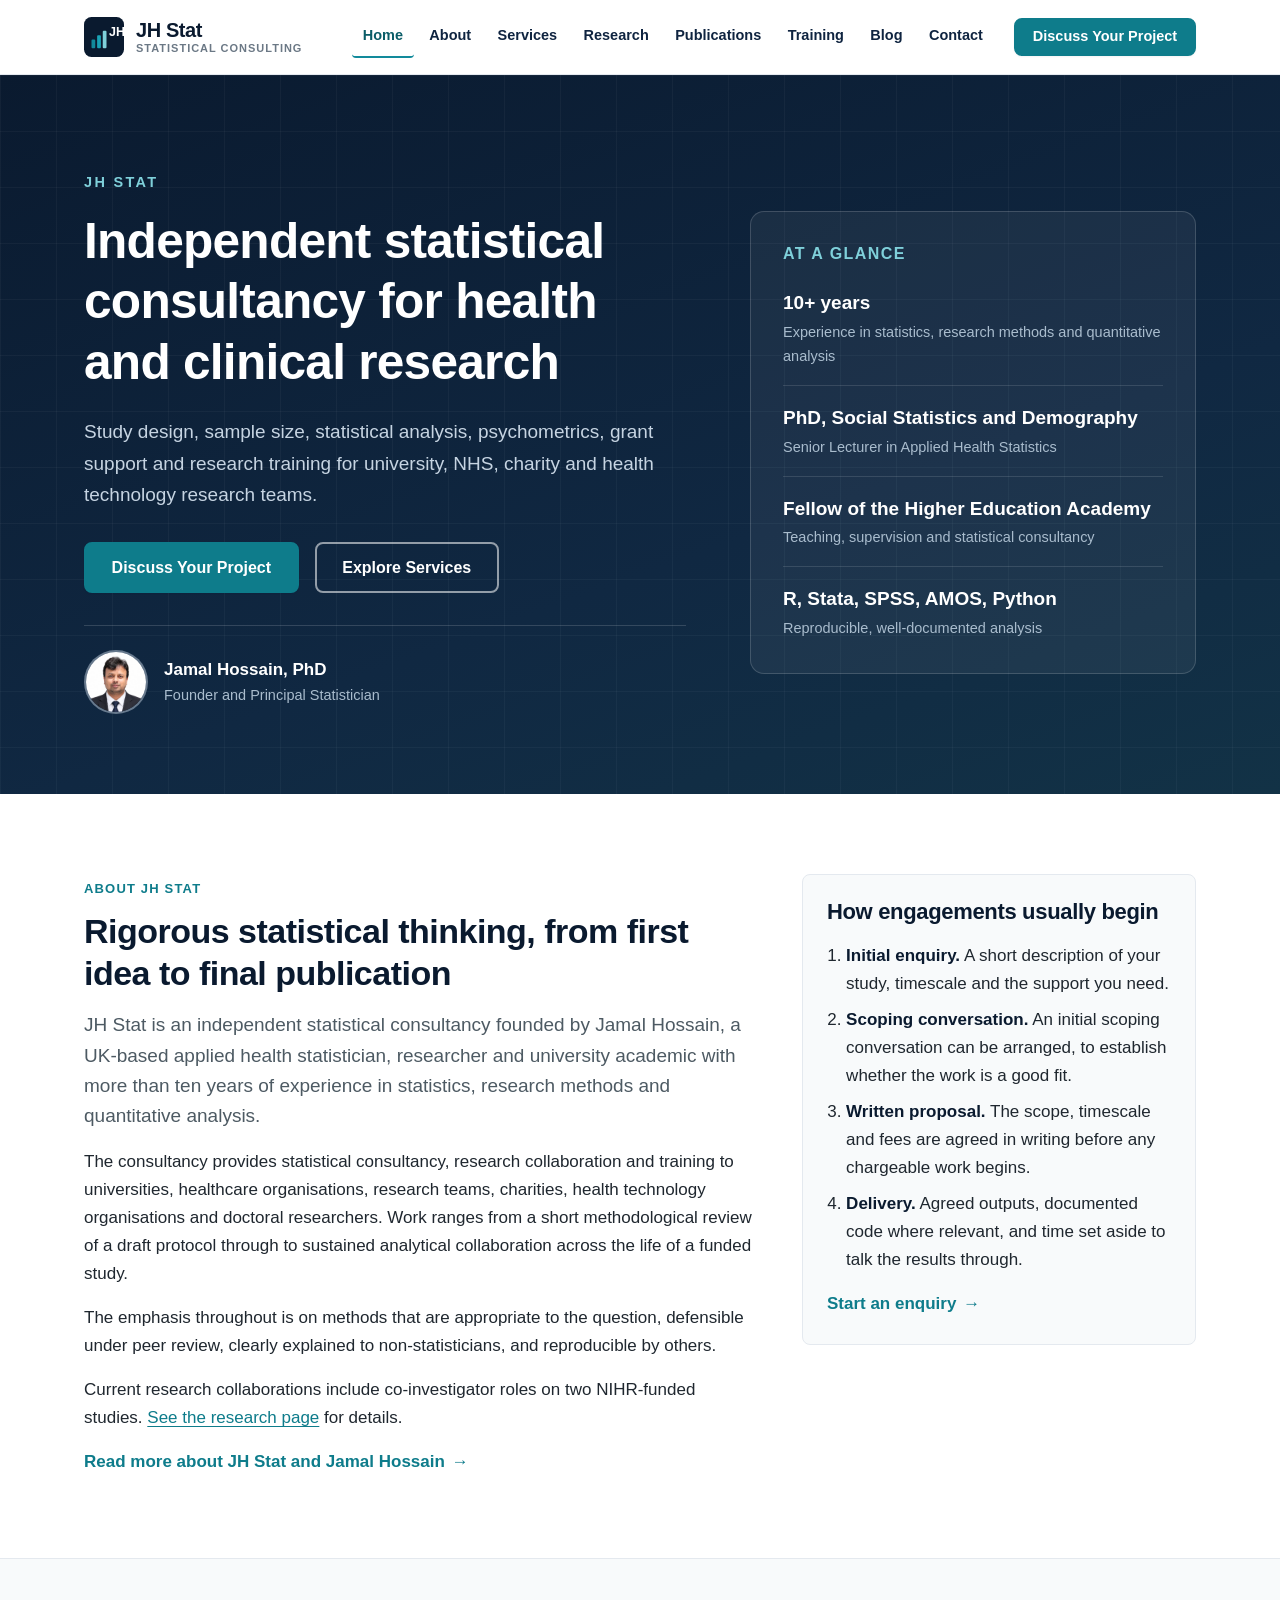
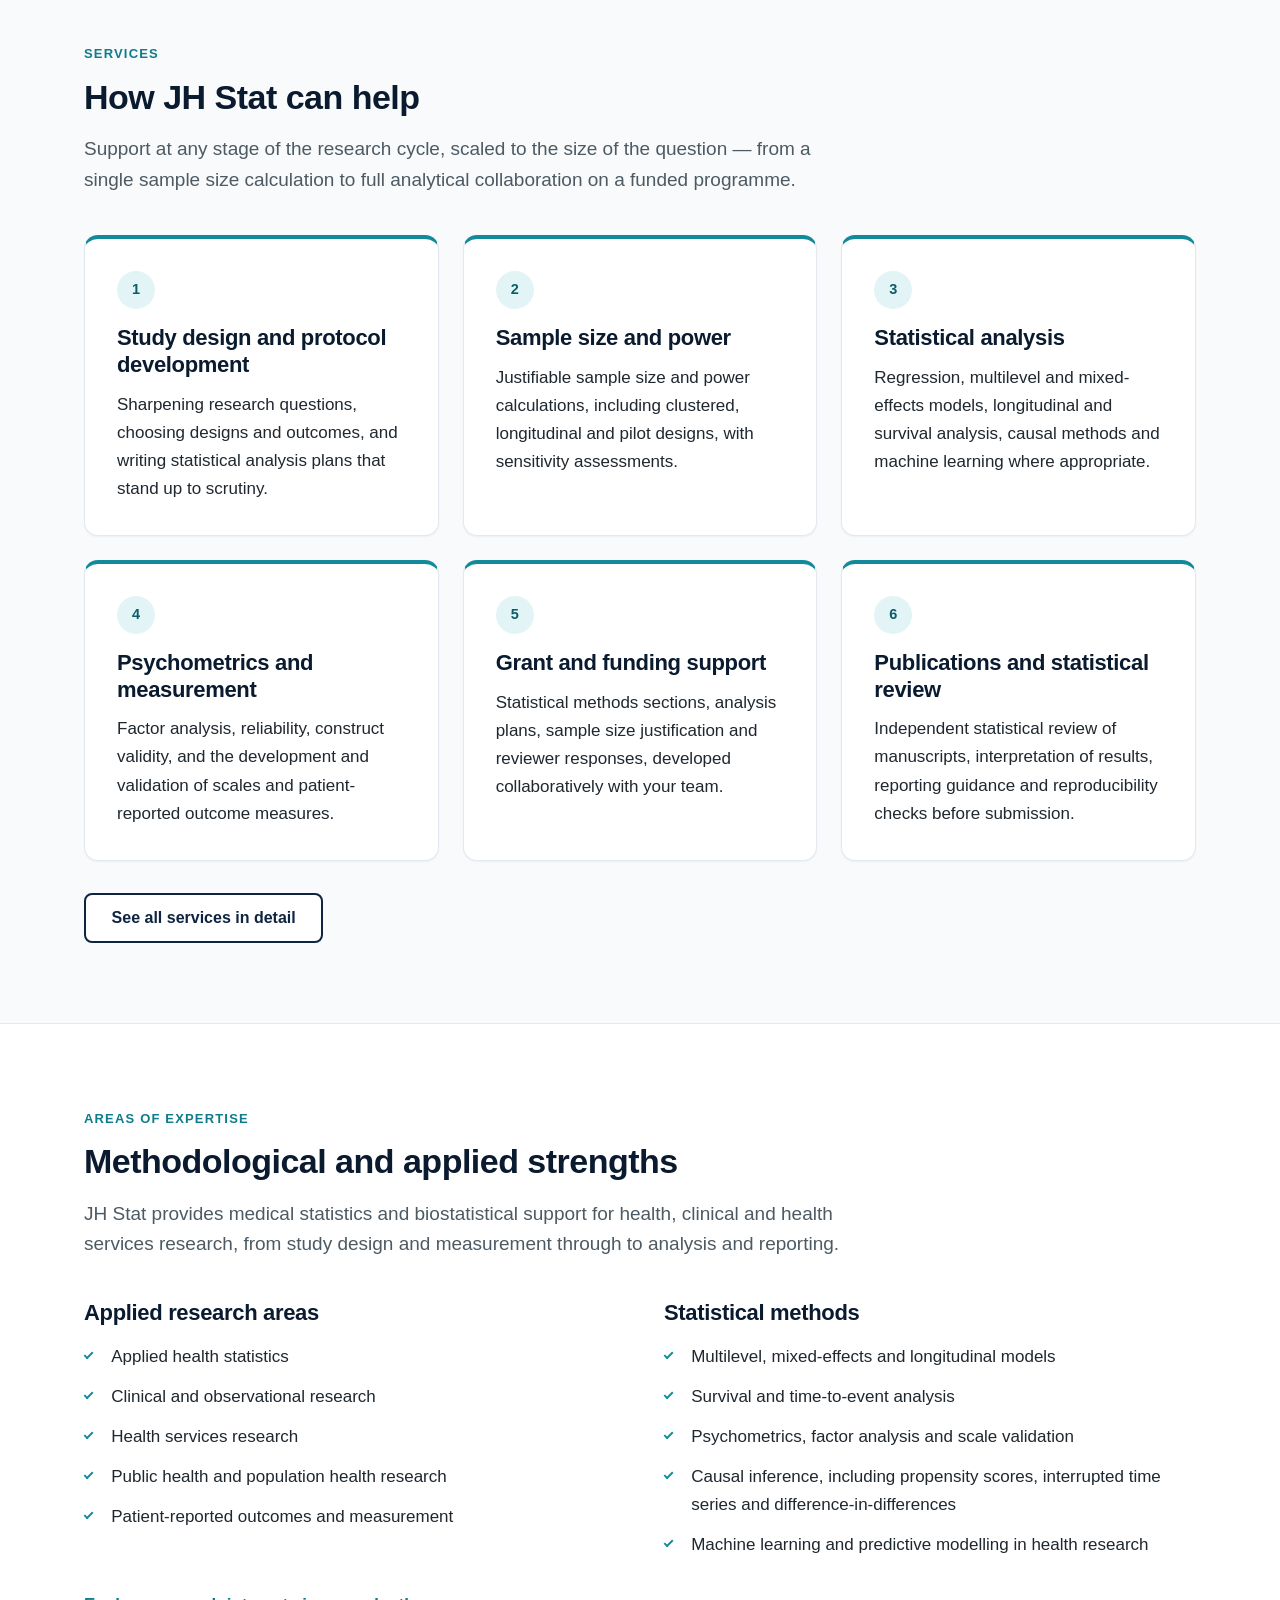
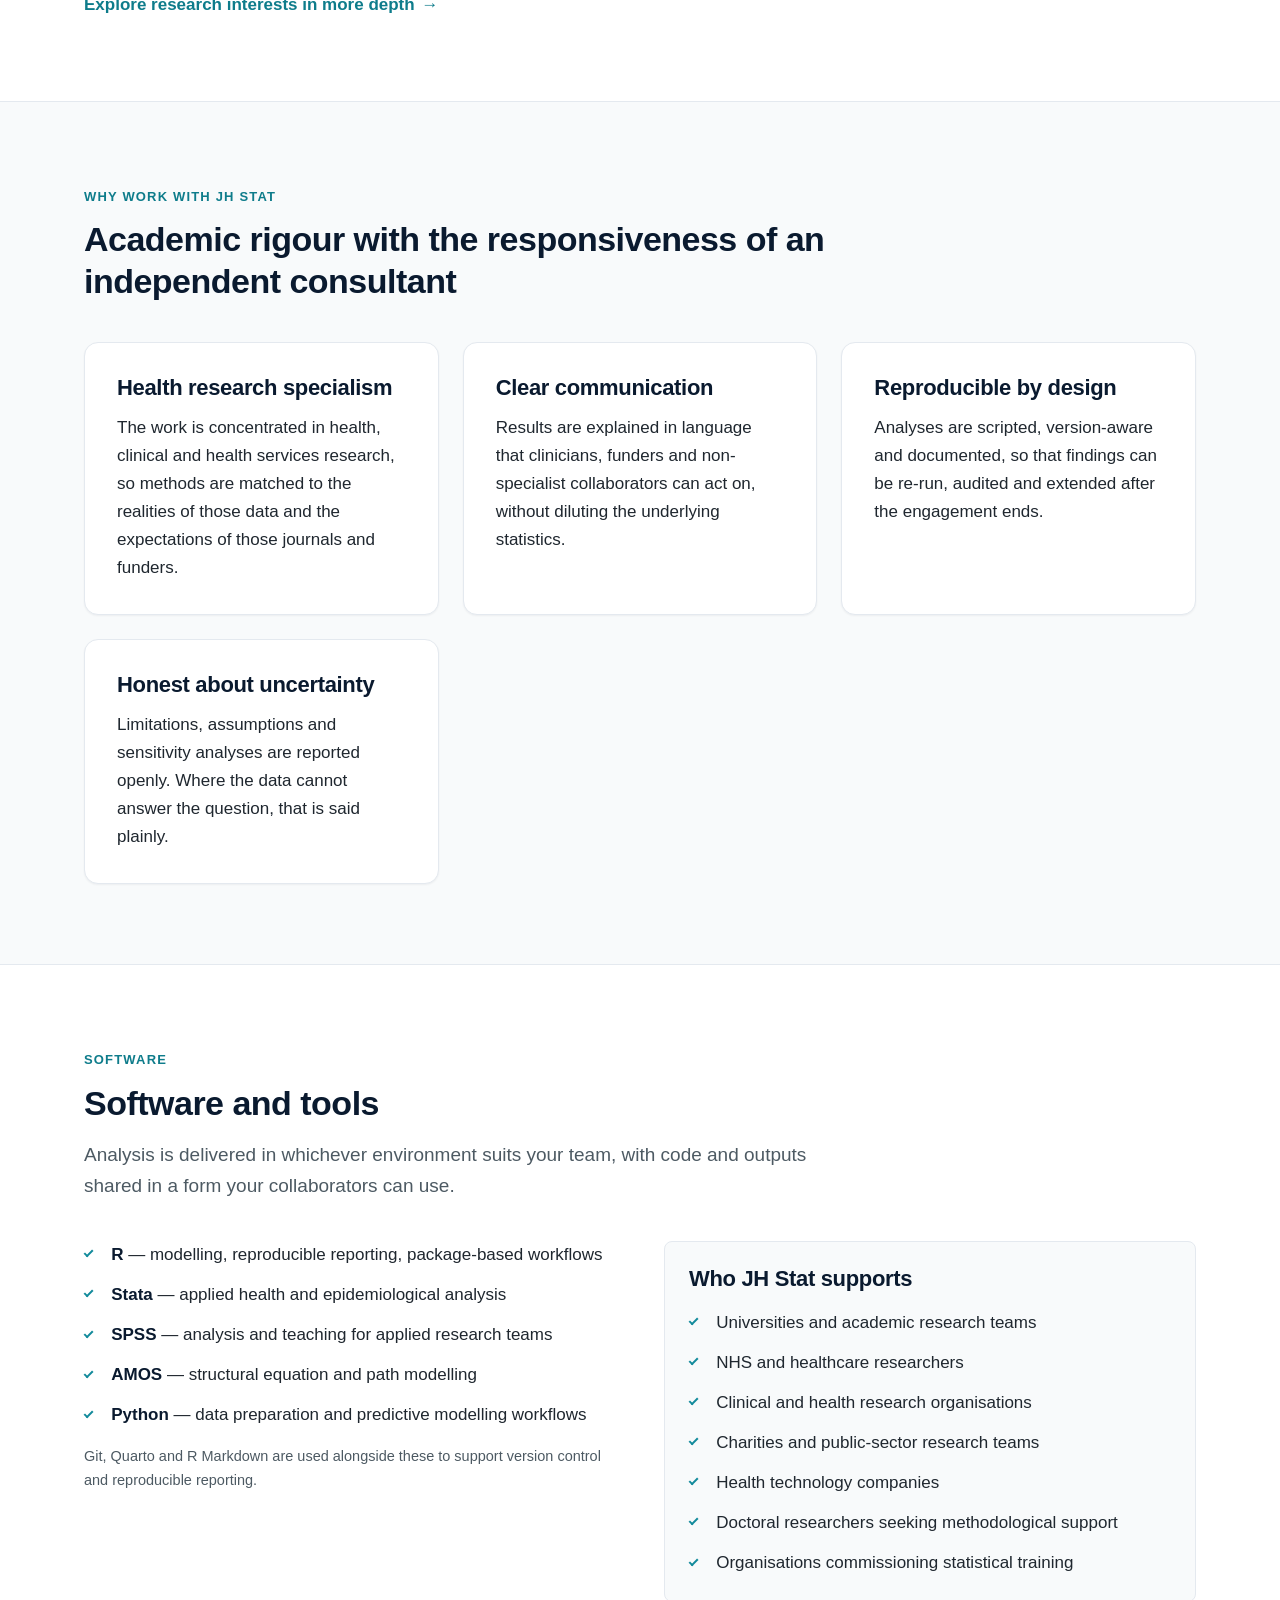
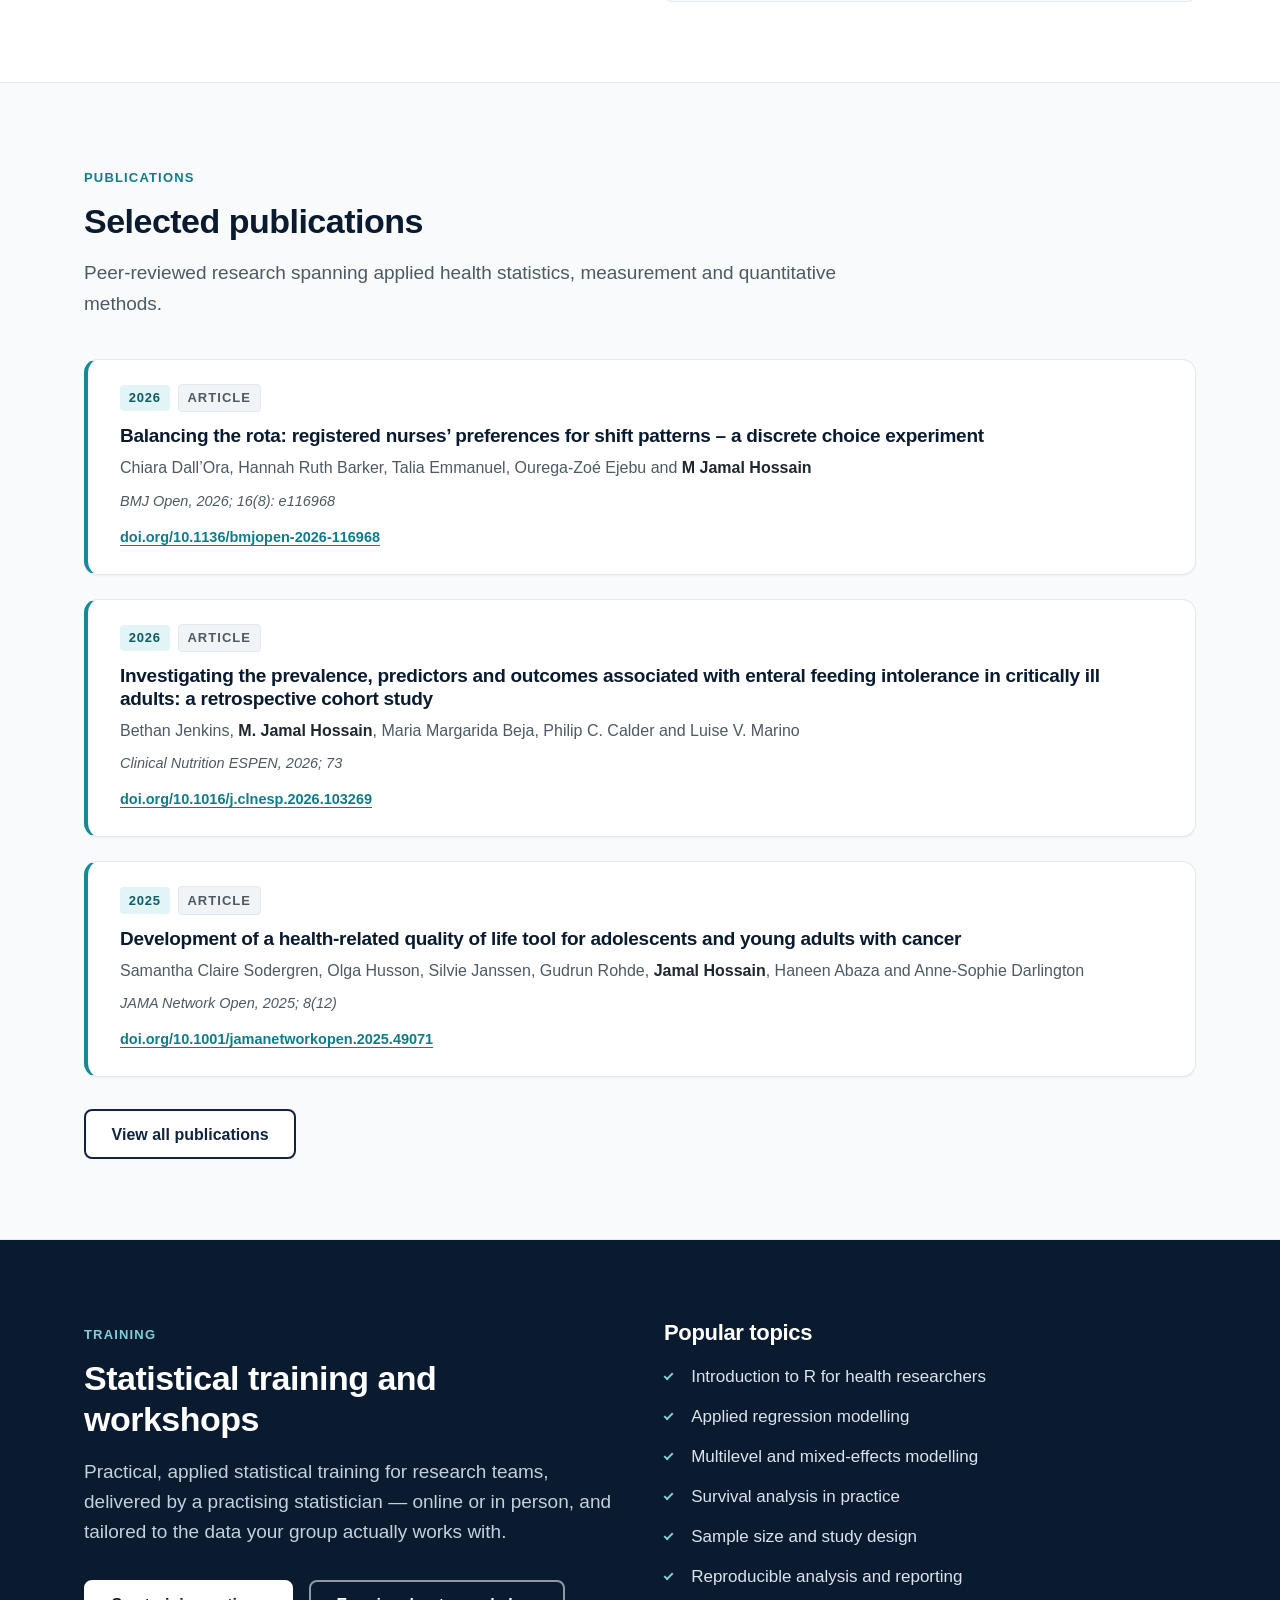
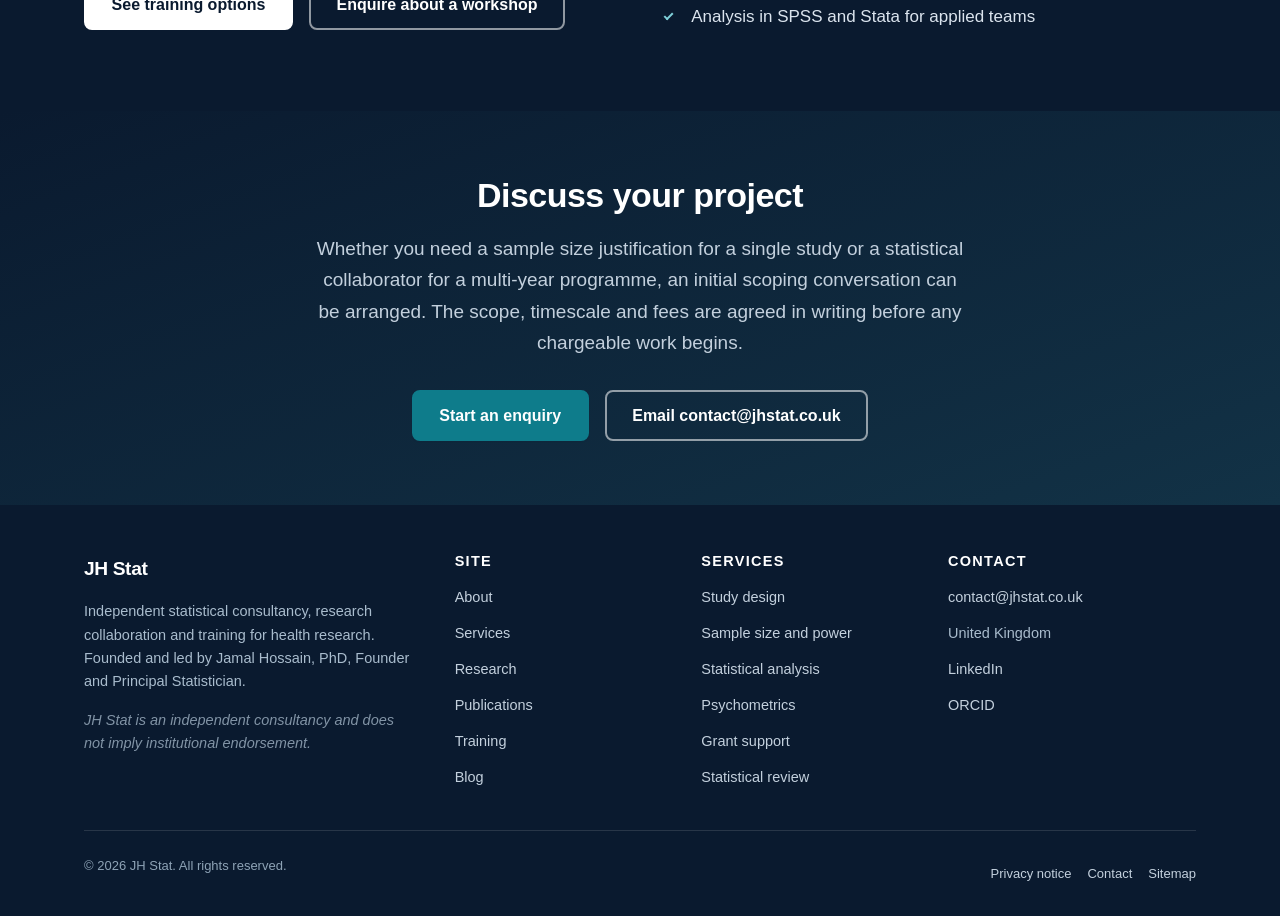
==== commit 4fabfe0a: "Remove redundant hero credibility text Co-Authored-By: Claude Opus 5 <noreply@anthropic.com>" ====
--- a/index.html
+++ b/index.html
@@ -101,7 +101,7 @@
         },
         "sameAs": [
           "https://orcid.org/0000-0002-2728-1055",
-          "https://www.linkedin.com/in/dr-m-jamal-hossain-fhea-47050071",
+          "https://www.linkedin.com/in/dr-jamal-hossain-fhea-47050071/",
           "https://scholar.google.com/citations?hl=en&user=kIWvuM8AAAAJ",
           "https://www.researchgate.net/profile/Md-Hossain-122"
         ]
@@ -181,11 +181,6 @@
               <a class="btn btn--primary" href="/contact">Discuss Your Project</a>
               <a class="btn btn--ghost" href="/services">Explore Services</a>
             </div>
-
-            <p class="hero__credibility">
-              Work is delivered directly by Jamal Hossain, PhD — an applied health statistician
-              with more than ten years of experience in statistics and research methods.
-            </p>
 
             <div class="hero__person">
               <!-- Above the fold: load eagerly and at high priority so it does not
@@ -640,7 +635,7 @@
           <ul class="footer-list">
             <li><a href="mailto:contact@jhstat.co.uk">contact@jhstat.co.uk</a></li>
             <li>United Kingdom</li>
-            <li><a href="https://www.linkedin.com/in/dr-m-jamal-hossain-fhea-47050071" rel="noopener">LinkedIn</a></li>
+            <li><a href="https://www.linkedin.com/in/dr-jamal-hossain-fhea-47050071/" rel="noopener">LinkedIn</a></li>
             <li><a href="https://orcid.org/0000-0002-2728-1055" rel="noopener">ORCID</a></li>
           </ul>
         </div>
--- a/css/style.css
+++ b/css/style.css
@@ -165,6 +165,13 @@
   margin: var(--space-7) 0;
 }
 
+/* Wraps a wide table so it scrolls within its own container rather than forcing
+   the whole page to scroll sideways on a narrow screen. */
+.table-scroll {
+  overflow-x: auto;
+  margin: var(--space-7) 0;
+}
+
 table {
   border-collapse: collapse;
   width: 100%;
@@ -745,16 +752,6 @@
   margin-bottom: var(--space-6);
 }
 
-/* Single-line credibility statement beneath the hero call-to-action buttons.
-   Deliberately quieter than .hero__text so it supports rather than competes. */
-.hero__credibility {
-  font-size: var(--fs-sm);
-  color: #aebecd;
-  max-width: 54ch;
-  margin-top: var(--space-5);
-  margin-bottom: 0;
-}
-
 .hero__person {
   display: flex;
   align-items: center;
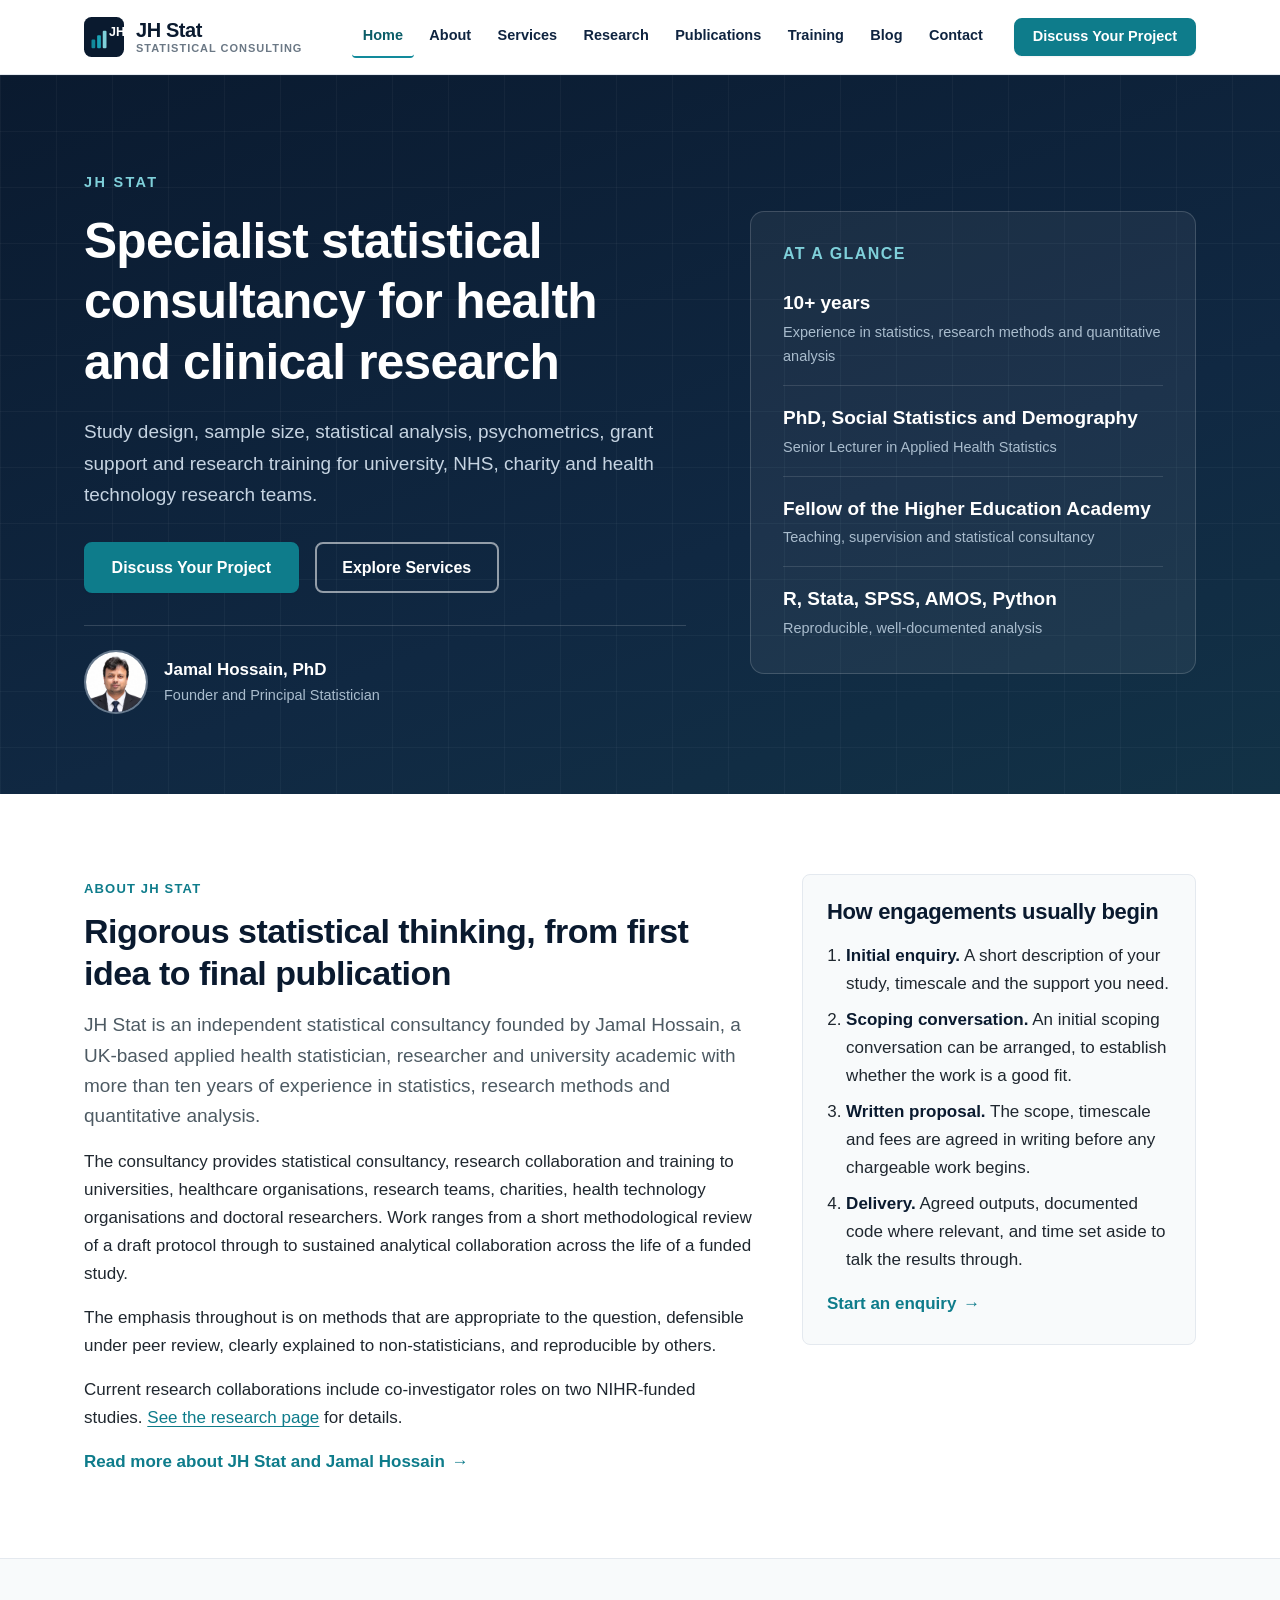
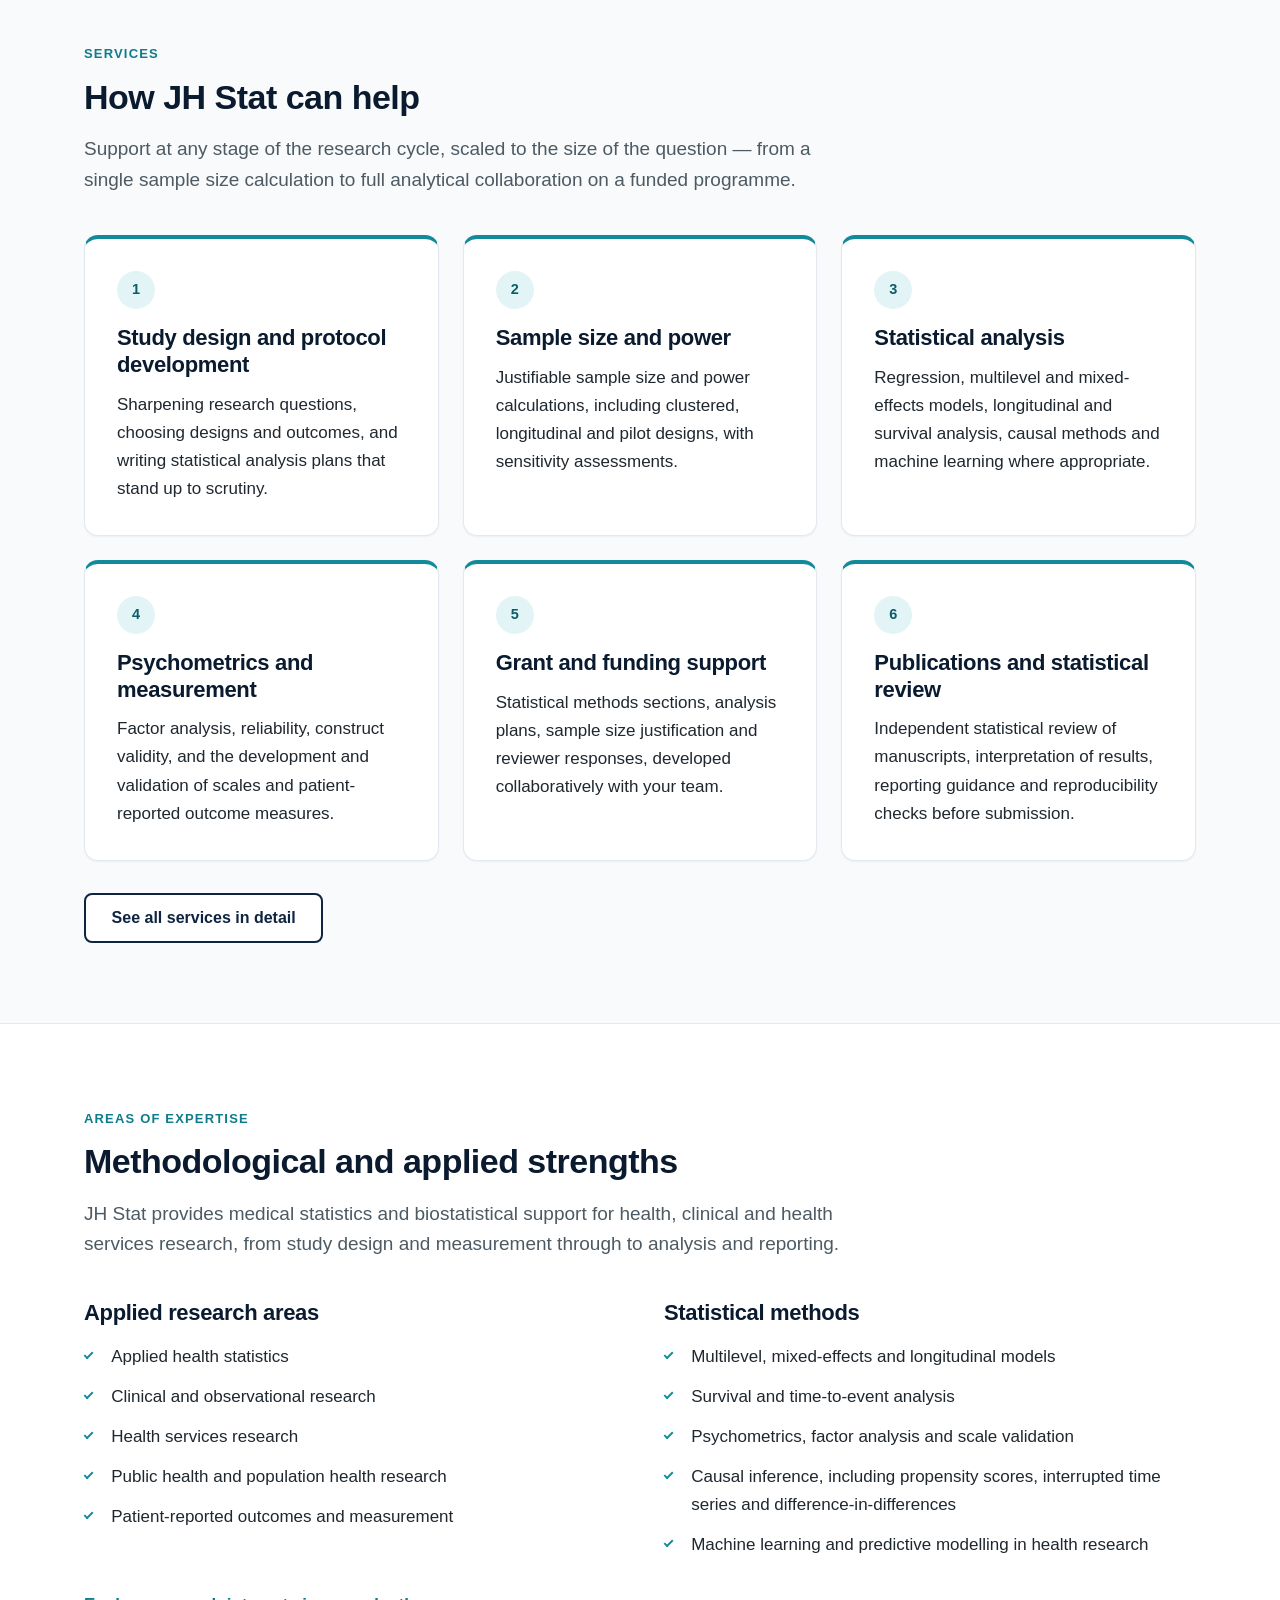
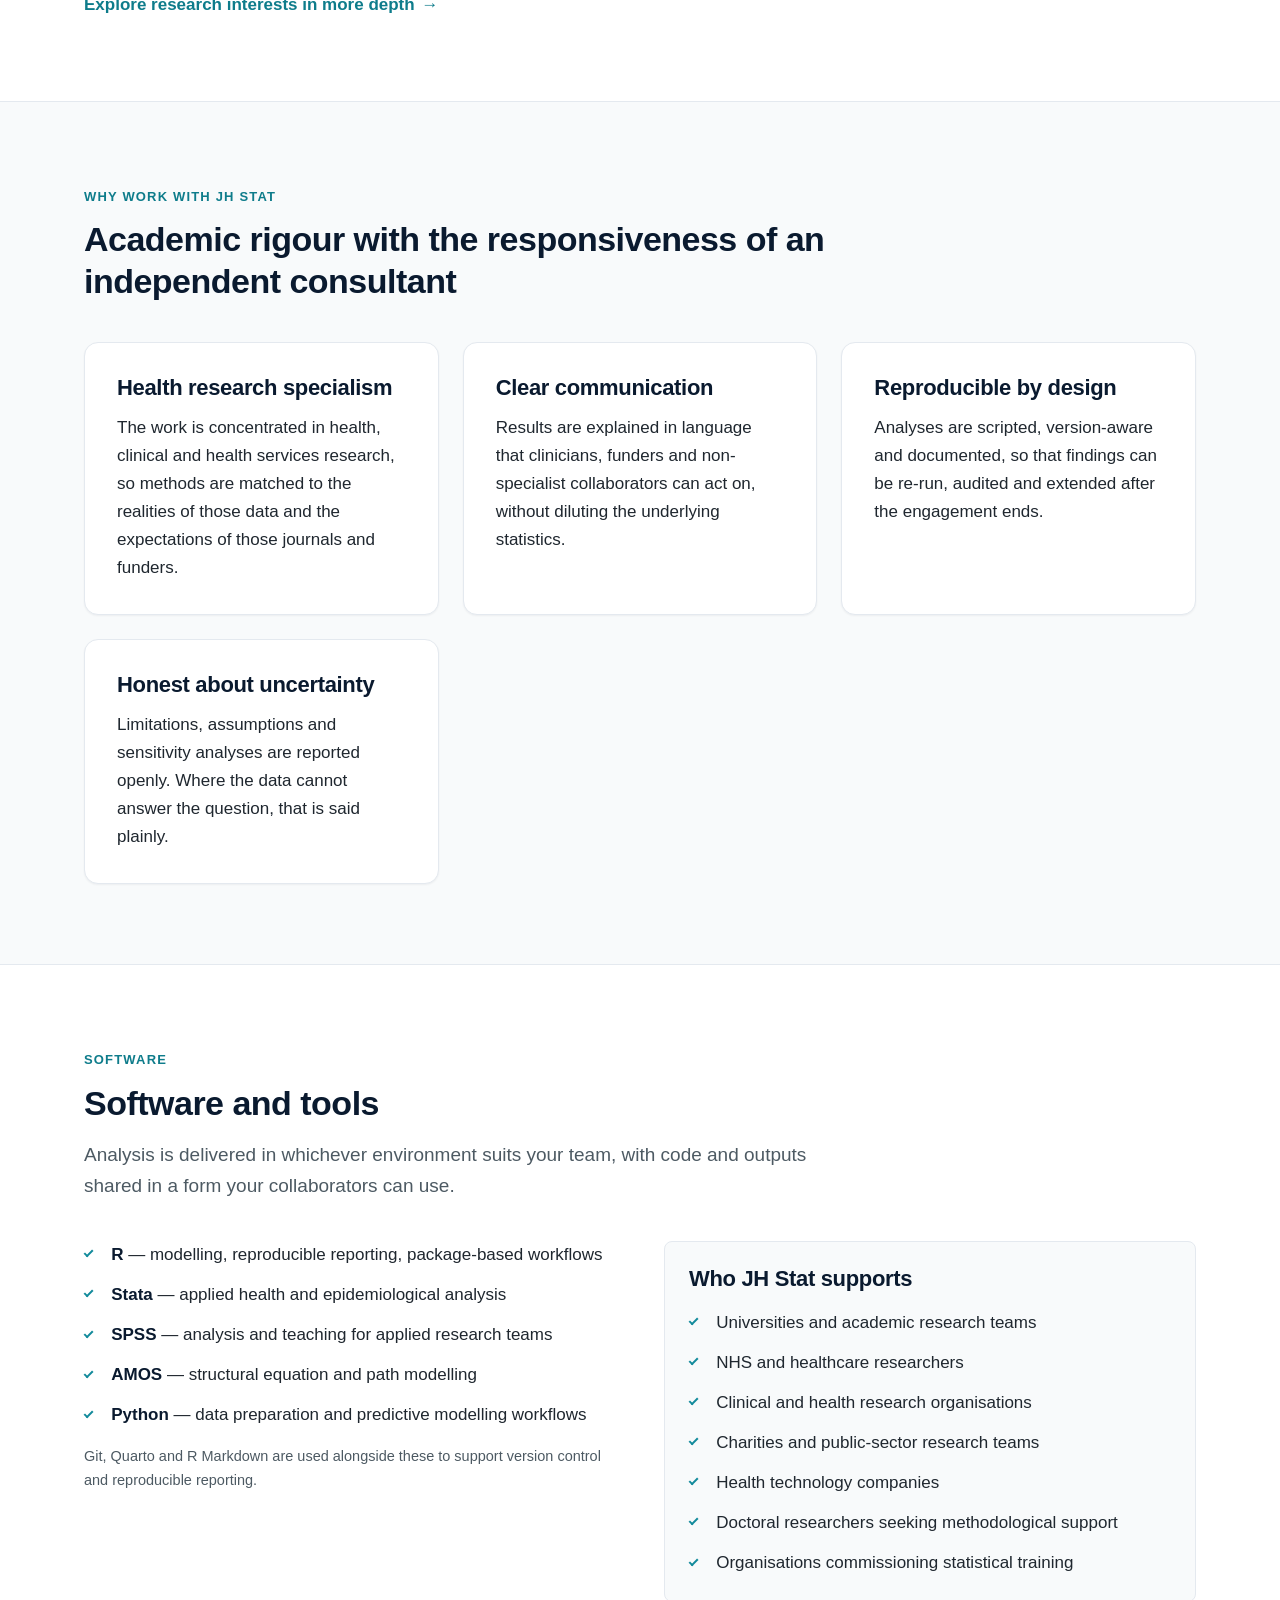
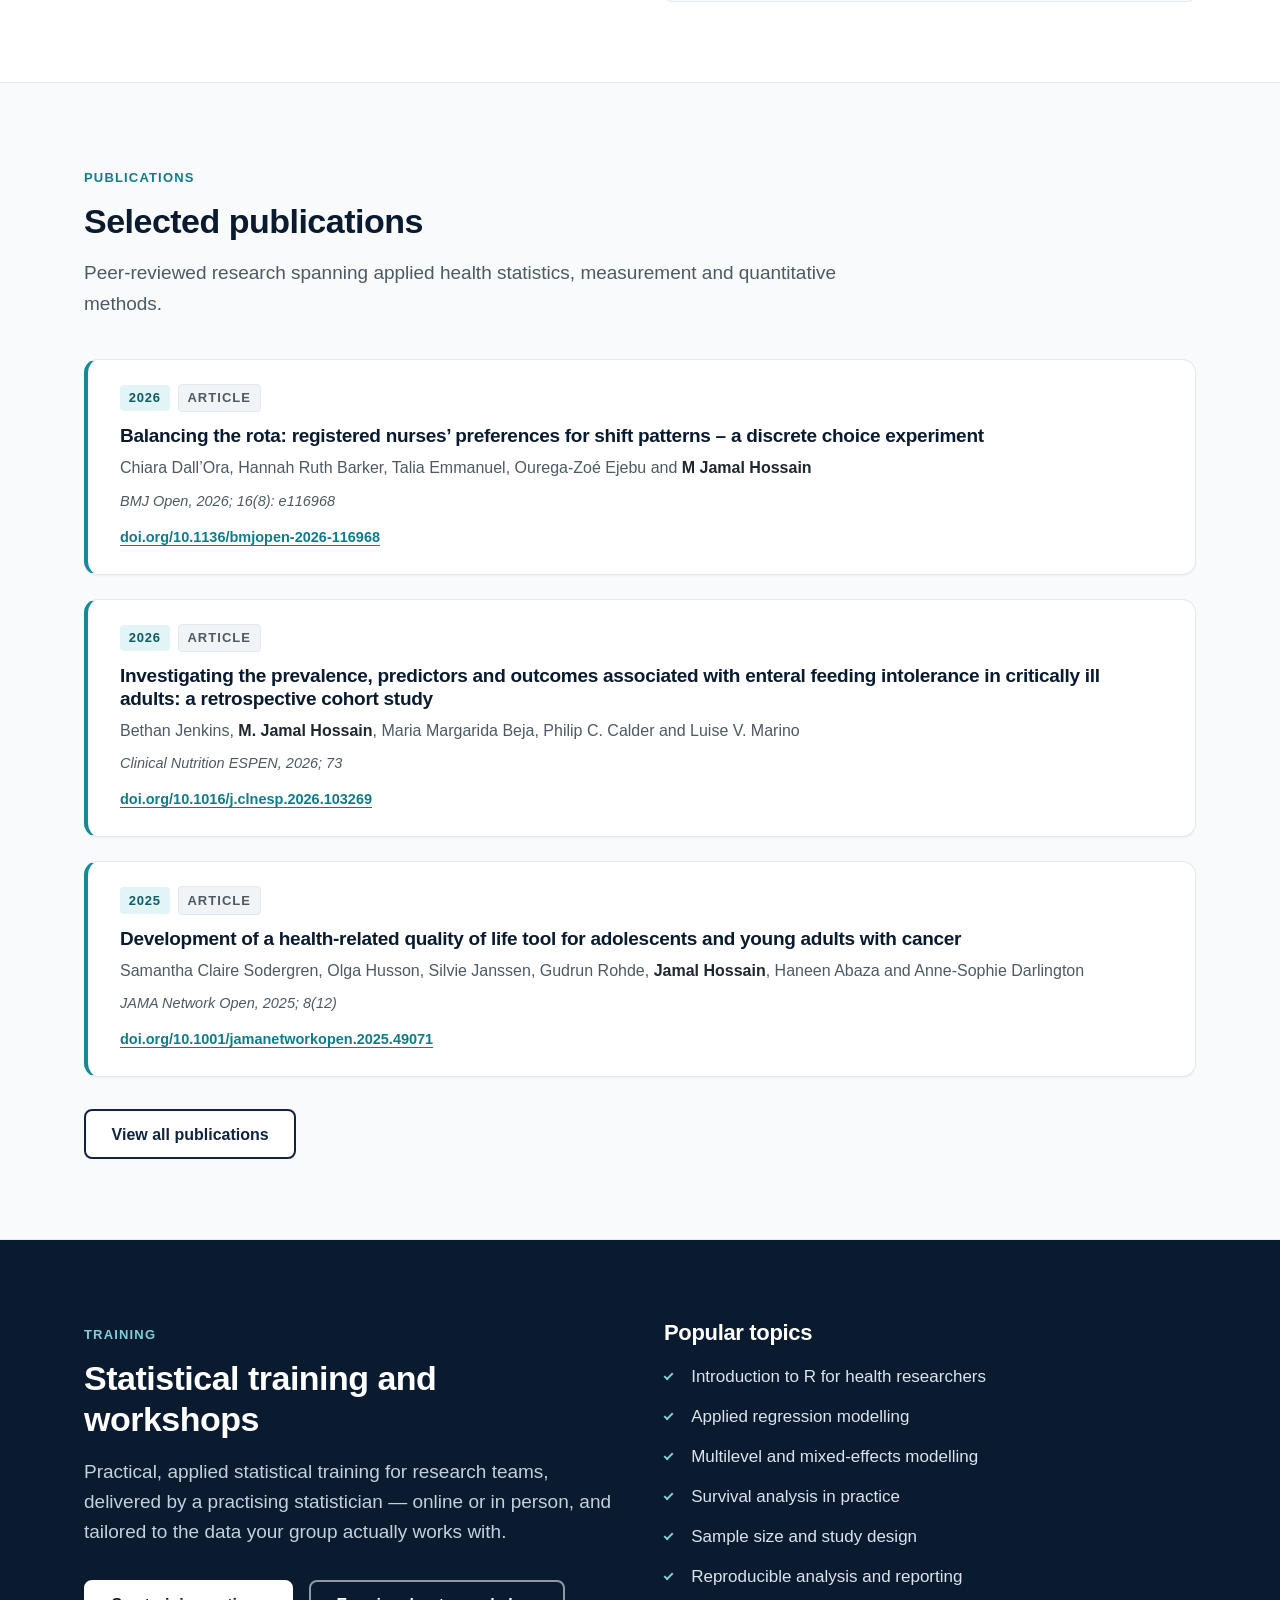
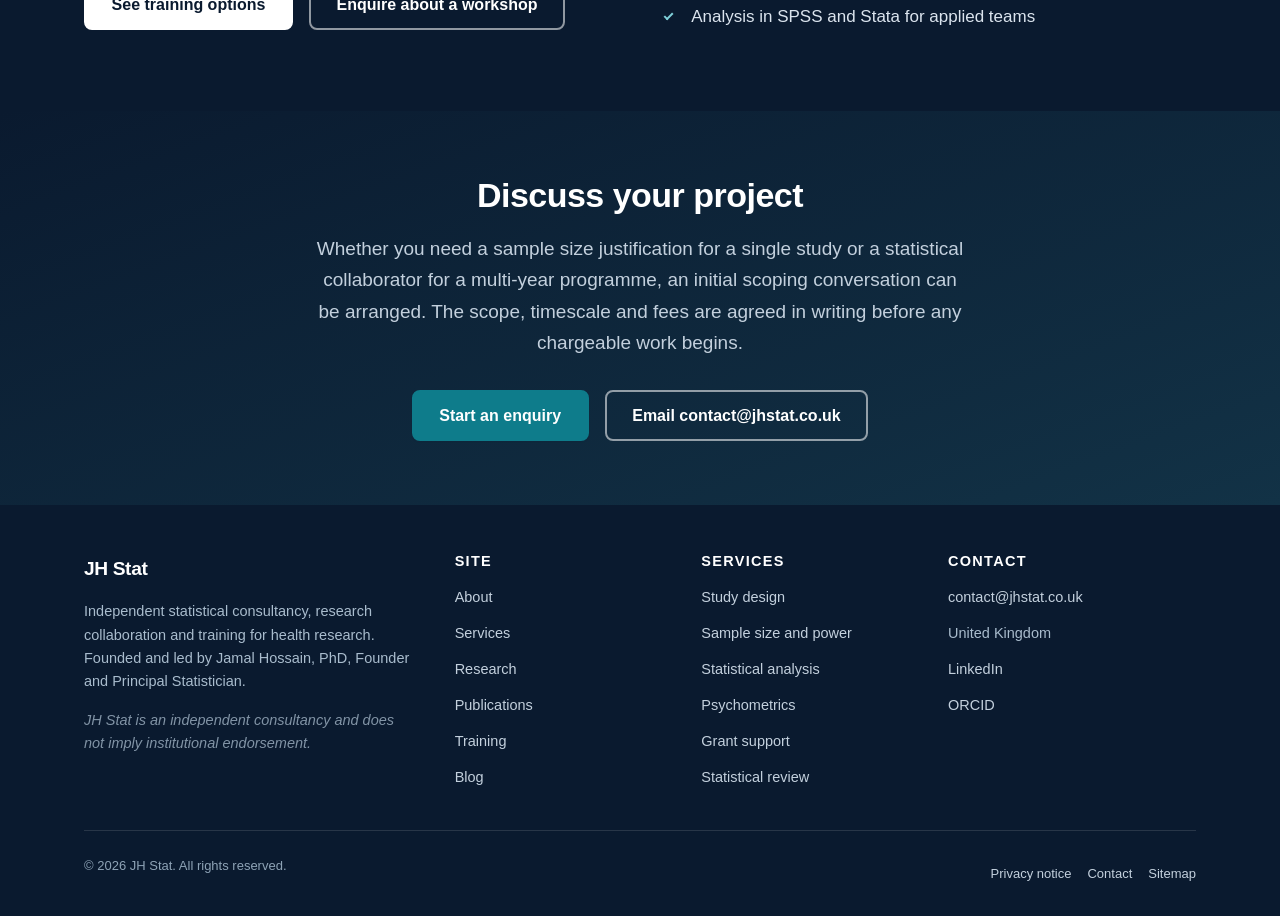
==== commit b54fa872: "Change home hero to specialist consultancy Co-Authored-By: Claude Opus 5 <noreply@anthropic.com>" ====
--- a/index.html
+++ b/index.html
@@ -171,7 +171,7 @@
 
           <div>
             <p class="hero__brandline">JH Stat</p>
-            <h1>Independent statistical consultancy for health and clinical research</h1>
+            <h1>Specialist statistical consultancy for health and clinical research</h1>
             <p class="hero__text">
               Study design, sample size, statistical analysis, psychometrics, grant support and
               research training for university, NHS, charity and health technology research teams.
